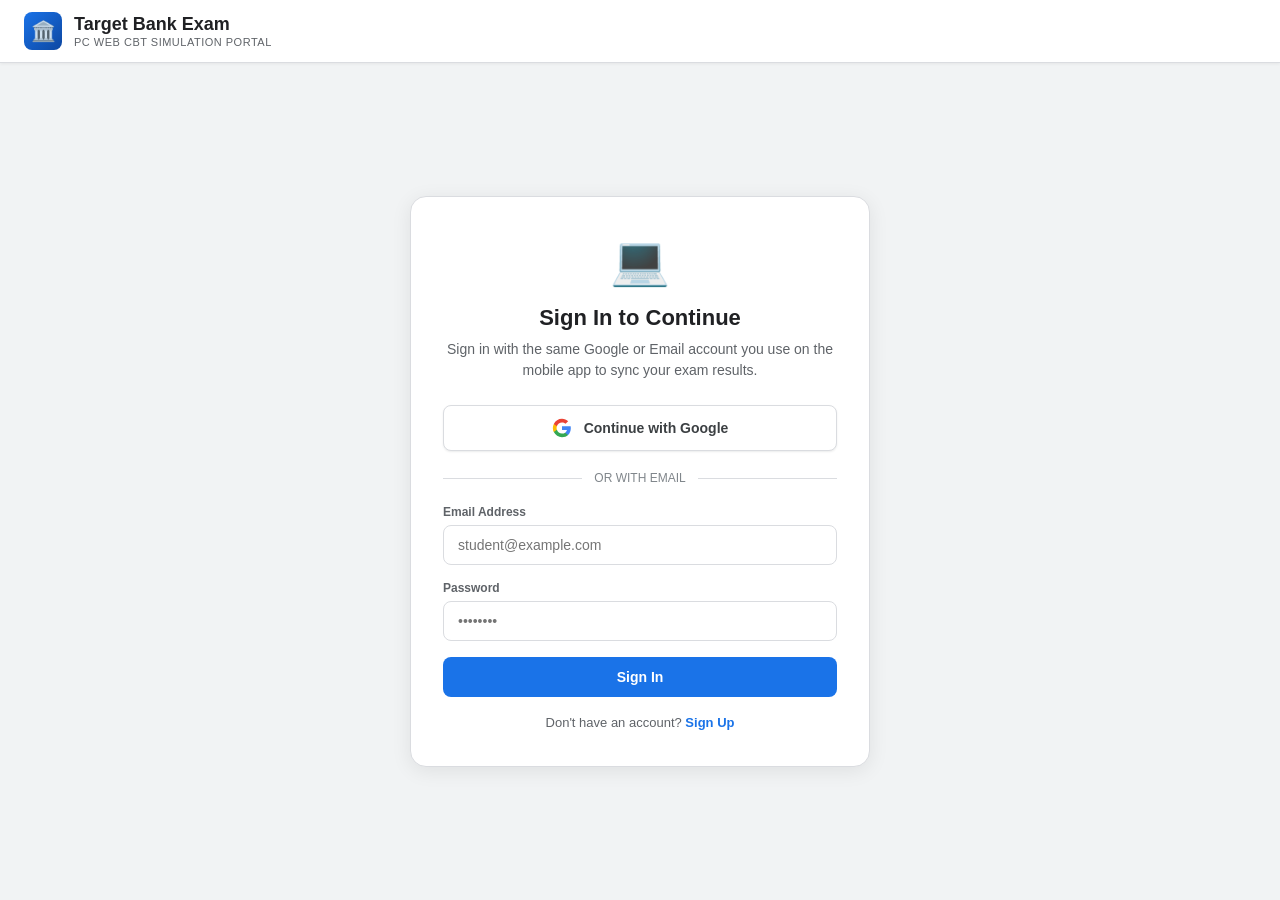
==== index.html @ 64247028 "Deploy Target Bank Exam PC Web CBT Portal" ====
<!DOCTYPE html>
<html lang="en">
<head>
  <meta charset="UTF-8">
  <meta name="viewport" content="width=device-width, initial-scale=1.0">
  <title>Target Bank Exam — PC Web CBT Portal</title>
  
  <!-- Favicon -->
  <link rel="icon" href="data:image/svg+xml,<svg xmlns=%22http://www.w3.org/2000/svg%22 viewBox=%220 0 100 100%22><text y=%22.9em%22 font-size=%2290%22>🏦</text></svg>">

  <!-- KaTeX CSS & JS for Math Equation Rendering -->
  <link rel="stylesheet" href="https://cdn.jsdelivr.net/npm/katex@0.16.9/dist/katex.min.css">
  <script defer src="https://cdn.jsdelivr.net/npm/katex@0.16.9/dist/katex.min.js"></script>
  <script defer src="https://cdn.jsdelivr.net/npm/katex@0.16.9/dist/contrib/auto-render.min.js"></script>

  <!-- Firebase Web SDK (v10 compat) -->
  <script src="https://www.gstatic.com/firebasejs/10.9.0/firebase-app-compat.js"></script>
  <script src="https://www.gstatic.com/firebasejs/10.9.0/firebase-auth-compat.js"></script>
  <script src="https://www.gstatic.com/firebasejs/10.9.0/firebase-firestore-compat.js"></script>

  <!-- Custom Stylesheet -->
  <link rel="stylesheet" href="style.css">
</head>
<body>

  <!-- Top App Header -->
  <header class="app-header" id="appHeader">
    <div class="brand">
      <div class="brand-icon">🏛️</div>
      <div>
        <h1 class="brand-title">Target Bank Exam</h1>
        <p class="brand-subtitle">PC WEB CBT SIMULATION PORTAL</p>
      </div>
    </div>
    <div id="userBadge" class="user-badge" style="display: none;">
      <img id="userAvatar" class="user-avatar" src="" alt="User" style="display: none;">
      <span id="userName">Student</span>
      <button class="signout-btn" id="signOutBtn" title="Sign Out">Logout</button>
    </div>
  </header>

  <!-- Main Container -->
  <main class="screen-container">

    <!-- SCREEN 1: Authentication -->
    <section id="authScreen" class="screen center-card-screen active">
      <div class="auth-card">
        <div class="card-icon">💻</div>
        <h2 class="card-title">Sign In to Continue</h2>
        <p class="card-desc">Sign in with the same Google or Email account you use on the mobile app to sync your exam results.</p>

        <!-- Status / Error Banner -->
        <div id="authAlert" class="status-alert"></div>

        <!-- Google One-Click Sign In -->
        <button id="googleSignInBtn" class="btn-google" type="button">
          <svg viewBox="0 0 24 24">
            <path fill="#4285F4" d="M22.56 12.25c0-.78-.07-1.53-.2-2.25H12v4.26h5.92c-.26 1.37-1.04 2.53-2.21 3.31v2.77h3.57c2.08-1.92 3.28-4.74 3.28-8.09z"/>
            <path fill="#34A853" d="M12 23c2.97 0 5.46-.98 7.28-2.66l-3.57-2.77c-.98.66-2.23 1.06-3.71 1.06-2.86 0-5.29-1.93-6.16-4.53H2.18v2.84C3.99 20.53 7.7 23 12 23z"/>
            <path fill="#FBBC05" d="M5.84 14.09c-.22-.66-.35-1.36-.35-2.09s.13-1.43.35-2.09V7.06H2.18C1.43 8.55 1 10.22 1 12s.43 3.45 1.18 4.94l2.85-2.22.81-.63z"/>
            <path fill="#EA4335" d="M12 5.38c1.62 0 3.06.56 4.21 1.64l3.15-3.15C17.45 2.09 14.97 1 12 1 7.7 1 3.99 3.47 2.18 7.06l3.66 2.84c.87-2.6 3.3-4.52 6.16-4.52z"/>
          </svg>
          Continue with Google
        </button>

        <div class="divider">
          <span>OR WITH EMAIL</span>
        </div>

        <!-- Email & Password Form -->
        <form id="emailAuthForm">
          <div class="form-group" id="nameGroup" style="display: none;">
            <label class="form-label" for="authName">Full Name</label>
            <input type="text" id="authName" class="form-input" placeholder="Your Name">
          </div>
          <div class="form-group">
            <label class="form-label" for="authEmail">Email Address</label>
            <input type="email" id="authEmail" class="form-input" placeholder="student@example.com" required>
          </div>
          <div class="form-group">
            <label class="form-label" for="authPassword">Password</label>
            <input type="password" id="authPassword" class="form-input" placeholder="••••••••" required>
          </div>
          <button type="submit" id="submitAuthBtn" class="btn-primary">Sign In</button>
        </form>

        <p class="auth-toggle">
          <span id="authTogglePrompt">Don't have an account?</span>
          <a id="toggleAuthMode">Sign Up</a>
        </p>
      </div>
    </section>

    <!-- SCREEN 2: 6-Digit Pairing Code Screen -->
    <section id="pairingScreen" class="screen center-card-screen">
      <div class="pairing-card">
        <div class="card-icon">📲 ➡️ 🖥️</div>
        <h2 class="card-title">Connect to PC</h2>
        <p class="card-desc">Enter the 6-digit code shown in your Target Bank Exam mobile app to begin the exam on this screen.</p>

        <!-- Status / Error Banner -->
        <div id="pairingAlert" class="status-alert"></div>

        <!-- 6-Box PIN Inputs -->
        <div class="code-input-container">
          <input type="text" maxlength="1" class="code-box" id="digit1" inputmode="numeric" autocomplete="off" autofocus>
          <input type="text" maxlength="1" class="code-box" id="digit2" inputmode="numeric" autocomplete="off">
          <input type="text" maxlength="1" class="code-box" id="digit3" inputmode="numeric" autocomplete="off">
          <div class="code-separator">-</div>
          <input type="text" maxlength="1" class="code-box" id="digit4" inputmode="numeric" autocomplete="off">
          <input type="text" maxlength="1" class="code-box" id="digit5" inputmode="numeric" autocomplete="off">
          <input type="text" maxlength="1" class="code-box" id="digit6" inputmode="numeric" autocomplete="off">
        </div>

        <button id="connectCodeBtn" class="btn-primary" disabled>Start Test on PC</button>

        <div class="instructions-box">
          <div class="instructions-title">Quick Steps:</div>
          <ol>
            <li>Open <strong>Target Bank Exam</strong> on your Android device.</li>
            <li>Navigate to any DPP Day or Practice Test.</li>
            <li>Tap <strong>"🖥️ Connect to PC"</strong>.</li>
            <li>Enter the 6-digit code above and click Start!</li>
          </ol>
        </div>
      </div>
    </section>

    <!-- SCREEN 3: Authentic TCS iON CBT Exam Screen -->
    <section id="cbtScreen" class="screen cbt-screen">
      
      <!-- Top Bar -->
      <div class="cbt-top-bar">
        <div class="cbt-exam-info">
          <div class="cbt-exam-name" id="cbtExamTitle">SBI Clerk Prelims 2026</div>
          <div class="cbt-lang-selector">
            <span>View in:</span>
            <select id="cbtLangSelect">
              <option value="en">English</option>
              <option value="hi">हिन्दी</option>
            </select>
          </div>
        </div>

        <div class="cbt-timer-container">
          <div class="cbt-timer-badge" id="cbtTimerBadge">
            <span>⏱️ Time Left:</span>
            <span id="cbtTimerDisplay">20:00</span>
          </div>
        </div>
      </div>

      <!-- Sections Bar -->
      <div class="cbt-sections-bar" id="cbtSectionsBar">
        <!-- Dynamically populated sections (e.g. Quants, Reasoning, English) -->
      </div>

      <!-- Main Workspace -->
      <div class="cbt-workspace">
        
        <!-- Left: Question & Options View -->
        <div class="cbt-question-area">
          <div class="cbt-question-header">
            <span class="cbt-q-number" id="cbtQuestionNumberLabel">Question No. 1</span>
            <span class="cbt-marks-badge">Marks: +1.00 &nbsp;|&nbsp; -0.25</span>
          </div>

          <div class="cbt-question-body" id="cbtQuestionBody">
            <div class="question-text" id="cbtQuestionText">Loading question...</div>
            <div id="cbtQuestionImages"></div>
            <div class="options-list" id="cbtOptionsList"></div>
          </div>
        </div>

        <!-- Right: TCS iON Palette Sidebar -->
        <div class="cbt-palette-sidebar">
          
          <!-- Candidate Box -->
          <div class="cbt-candidate-info">
            <div class="candidate-photo" id="cbtCandidatePhoto">👤</div>
            <div class="candidate-meta">
              <div class="candidate-name" id="cbtCandidateName">Candidate Name</div>
              <div class="candidate-id" id="cbtCandidateId">ID: Roll No / User</div>
            </div>
          </div>

          <!-- Legend -->
          <div class="cbt-legend-box">
            <div class="legend-item">
              <div class="legend-badge badge-answered" id="countAnswered">0</div>
              <span>Answered</span>
            </div>
            <div class="legend-item">
              <div class="legend-badge badge-not-answered" id="countNotAnswered">0</div>
              <span>Not Answered</span>
            </div>
            <div class="legend-item">
              <div class="legend-badge badge-not-visited" id="countNotVisited">0</div>
              <span>Not Visited</span>
            </div>
            <div class="legend-item">
              <div class="legend-badge badge-marked" id="countMarked">0</div>
              <span>Marked for Review</span>
            </div>
            <div class="legend-item" style="grid-column: span 2;">
              <div class="legend-badge badge-marked-answered" id="countMarkedAnswered">0</div>
              <span>Ans & Marked for Review</span>
            </div>
          </div>

          <!-- Palette Question Buttons -->
          <div class="cbt-palette-grid-container">
            <div class="palette-title">Question Palette:</div>
            <div class="cbt-palette-grid" id="cbtPaletteGrid"></div>
          </div>
        </div>
      </div>

      <!-- Bottom Actions Bar -->
      <footer class="cbt-bottom-bar">
        <div class="bottom-left-actions">
          <button class="cbt-btn btn-review" id="btnMarkReview">Mark for Review & Next</button>
          <button class="cbt-btn btn-secondary" id="btnClearResponse">Clear Response</button>
        </div>
        <div class="bottom-right-actions">
          <button class="cbt-btn btn-secondary" id="btnPrevious">Previous</button>
          <button class="cbt-btn btn-save-next" id="btnSaveNext">Save & Next</button>
          <button class="cbt-btn btn-submit" id="btnSubmitTest">Submit Test</button>
        </div>
      </footer>
    </section>

    <!-- SCREEN 4: Scorecard & Solutions Review -->
    <section id="resultsScreen" class="screen results-screen">
      
      <!-- Celebration Banner -->
      <div class="results-banner">
        <div>
          <h2>🎉 Test Submitted Successfully!</h2>
          <p>Your performance has been synchronized with your mobile app and updated on the leaderboard.</p>
        </div>
        <div class="sync-status-pill">
          <span>☁️ Synced to App</span>
        </div>
      </div>

      <!-- Stats Cards -->
      <div class="stats-grid">
        <div class="stat-card stat-score">
          <div class="stat-value" id="resScore">0.00</div>
          <div class="stat-label">Total Score</div>
        </div>
        <div class="stat-card stat-accuracy">
          <div class="stat-value" id="resAccuracy">0%</div>
          <div class="stat-label">Accuracy</div>
        </div>
        <div class="stat-card stat-time">
          <div class="stat-value" id="resTime">00:00</div>
          <div class="stat-label">Time Taken</div>
        </div>
        <div class="stat-card stat-correct">
          <div class="stat-value" id="resCorrect">0</div>
          <div class="stat-label">Correct</div>
        </div>
        <div class="stat-card stat-wrong">
          <div class="stat-value" id="resIncorrect">0</div>
          <div class="stat-label">Incorrect</div>
        </div>
      </div>

      <!-- Solutions Section -->
      <div class="solutions-section">
        <div class="solutions-header">
          <div class="solutions-title">Detailed Solutions & Explanations</div>
          <div class="solution-filters">
            <button class="filter-btn active" data-filter="all" id="filterAll">All (<span id="cntFilterAll">0</span>)</button>
            <button class="filter-btn" data-filter="correct" id="filterCorrect">Correct (<span id="cntFilterCorrect">0</span>)</button>
            <button class="filter-btn" data-filter="incorrect" id="filterIncorrect">Incorrect (<span id="cntFilterIncorrect">0</span>)</button>
            <button class="filter-btn" data-filter="unattempted" id="filterUnattempted">Skipped (<span id="cntFilterUnattempted">0</span>)</button>
          </div>
        </div>

        <div class="solutions-list" id="solutionsList">
          <!-- Dynamically populated solution items -->
        </div>

        <div style="margin-top: 32px; text-align: center;">
          <button class="btn-primary" id="btnBackToHome" style="width: auto; padding: 12px 32px;">Back to Home</button>
        </div>
      </div>
    </section>

  </main>

  <!-- Submit Confirmation Modal -->
  <div class="modal-overlay" id="submitModal">
    <div class="modal-dialog">
      <div class="modal-header">Submit Test Confirmation</div>
      <p style="font-size: 14px; color: var(--text-secondary); margin-bottom: 12px;">
        Here is the summary of your test attempt:
      </p>
      <table class="summary-table">
        <tr>
          <th>Status</th>
          <th>Count</th>
        </tr>
        <tr>
          <td>Answered</td>
          <td id="modalAnswered" style="font-weight: bold; color: var(--cbt-answered);">0</td>
        </tr>
        <tr>
          <td>Not Answered</td>
          <td id="modalNotAnswered" style="font-weight: bold; color: var(--cbt-not-answered);">0</td>
        </tr>
        <tr>
          <td>Marked for Review</td>
          <td id="modalMarked" style="font-weight: bold; color: var(--cbt-marked);">0</td>
        </tr>
        <tr>
          <td>Not Visited</td>
          <td id="modalNotVisited" style="font-weight: bold; color: var(--cbt-not-visited);">0</td>
        </tr>
      </table>
      <p style="font-size: 13px; color: #d32f2f; font-weight: 500;">
        Are you sure you want to finalize and submit this test? You will not be able to change your answers after submission.
      </p>
      <div class="modal-actions">
        <button class="cbt-btn btn-secondary" id="btnCancelSubmit">Continue Test</button>
        <button class="cbt-btn btn-submit" id="btnConfirmSubmit">Yes, Submit Now</button>
      </div>
    </div>
  </div>

  <!-- Image Lightbox Modal -->
  <div class="lightbox-modal" id="lightboxModal">
    <img src="" alt="Full Diagram" id="lightboxImg" class="lightbox-img">
  </div>

  <!-- Application Logic -->
  <script src="app.js"></script>
</body>
</html>
---- style.css ----
/* Target Bank Exam - PC Web CBT Portal Stylesheet */
:root {
  --primary: #1a73e8;
  --primary-dark: #1557b0;
  --primary-light: #e8f0fe;
  --secondary: #5f6368;
  --bg-color: #f1f3f4;
  --surface: #ffffff;
  --border: #dadce0;
  --text-primary: #202124;
  --text-secondary: #5f6368;
  --text-muted: #80868b;
  
  /* TCS iON Standard Status Colors */
  --cbt-answered: #2e7d32;
  --cbt-not-answered: #d32f2f;
  --cbt-marked: #7b1fa2;
  --cbt-marked-answered: #6a1b9a;
  --cbt-not-visited: #9e9e9e;
  
  --font-family: -apple-system, BlinkMacSystemFont, "Segoe UI", Roboto, Helvetica, Arial, sans-serif;
  --font-mono: "SF Mono", Consolas, "Liberation Mono", Menlo, monospace;
}

* {
  box-sizing: border-box;
  margin: 0;
  padding: 0;
}

body {
  font-family: var(--font-family);
  background-color: var(--bg-color);
  color: var(--text-primary);
  min-height: 100vh;
  display: flex;
  flex-direction: column;
  overflow-x: hidden;
}

/* Header */
.app-header {
  background: var(--surface);
  border-bottom: 1px solid var(--border);
  padding: 12px 24px;
  display: flex;
  align-items: center;
  justify-content: space-between;
  box-shadow: 0 1px 3px rgba(0,0,0,0.06);
  z-index: 10;
}

.brand {
  display: flex;
  align-items: center;
  gap: 12px;
}

.brand-icon {
  width: 38px;
  height: 38px;
  border-radius: 8px;
  background: linear-gradient(135deg, #1a73e8, #0d47a1);
  display: flex;
  align-items: center;
  justify-content: center;
  color: white;
  font-weight: 800;
  font-size: 20px;
}

.brand-title {
  font-size: 18px;
  font-weight: 700;
  color: var(--text-primary);
  line-height: 1.2;
}

.brand-subtitle {
  font-size: 11px;
  color: var(--text-secondary);
  font-weight: 500;
  letter-spacing: 0.5px;
}

.user-badge {
  display: flex;
  align-items: center;
  gap: 10px;
  background: var(--primary-light);
  padding: 6px 14px;
  border-radius: 20px;
  font-size: 13px;
  font-weight: 600;
  color: var(--primary-dark);
}

.user-avatar {
  width: 28px;
  height: 28px;
  border-radius: 50%;
  object-fit: cover;
  background: #cbd5e1;
}

.signout-btn {
  background: none;
  border: none;
  color: #c5221f;
  font-size: 12px;
  cursor: pointer;
  font-weight: 600;
  margin-left: 8px;
  padding: 2px 6px;
  border-radius: 4px;
}
.signout-btn:hover {
  background: rgba(197, 34, 31, 0.1);
}

/* Screens Container */
.screen-container {
  flex: 1;
  display: flex;
  flex-direction: column;
}

.screen {
  display: none;
  flex: 1;
}

.screen.active {
  display: flex;
}

/* Auth & Pairing Screens */
.center-card-screen {
  justify-content: center;
  align-items: center;
  padding: 24px;
}

.auth-card, .pairing-card {
  background: var(--surface);
  border: 1px solid var(--border);
  border-radius: 16px;
  box-shadow: 0 4px 20px rgba(0,0,0,0.08);
  width: 100%;
  max-width: 460px;
  padding: 36px 32px;
  text-align: center;
  animation: fadeIn 0.3s ease;
}

@keyframes fadeIn {
  from { opacity: 0; transform: translateY(8px); }
  to { opacity: 1; transform: translateY(0); }
}

.card-icon {
  font-size: 48px;
  margin-bottom: 16px;
}

.card-title {
  font-size: 22px;
  font-weight: 700;
  color: var(--text-primary);
  margin-bottom: 8px;
}

.card-desc {
  font-size: 14px;
  color: var(--text-secondary);
  margin-bottom: 24px;
  line-height: 1.5;
}

/* Google Sign In Button */
.btn-google {
  display: flex;
  align-items: center;
  justify-content: center;
  gap: 12px;
  width: 100%;
  padding: 12px 16px;
  border-radius: 8px;
  border: 1px solid #dadce0;
  background: #ffffff;
  color: #3c4043;
  font-size: 14px;
  font-weight: 600;
  cursor: pointer;
  transition: all 0.2s;
  box-shadow: 0 1px 2px rgba(60,64,67,0.1);
}

.btn-google:hover {
  background: #f8f9fa;
  border-color: #c6c9cc;
  box-shadow: 0 1px 3px rgba(60,64,67,0.2);
}

.btn-google svg {
  width: 20px;
  height: 20px;
}

.divider {
  display: flex;
  align-items: center;
  margin: 20px 0;
  color: var(--text-muted);
  font-size: 12px;
  font-weight: 500;
}
.divider::before, .divider::after {
  content: "";
  flex: 1;
  border-bottom: 1px solid var(--border);
}
.divider span {
  padding: 0 12px;
}

/* Form Controls */
.form-group {
  margin-bottom: 16px;
  text-align: left;
}

.form-label {
  display: block;
  font-size: 12px;
  font-weight: 600;
  color: var(--text-secondary);
  margin-bottom: 6px;
}

.form-input {
  width: 100%;
  padding: 11px 14px;
  border: 1px solid var(--border);
  border-radius: 8px;
  font-size: 14px;
  outline: none;
  transition: border-color 0.2s;
}

.form-input:focus {
  border-color: var(--primary);
  box-shadow: 0 0 0 3px rgba(26, 115, 232, 0.15);
}

.btn-primary {
  width: 100%;
  background: var(--primary);
  color: white;
  border: none;
  padding: 12px 18px;
  border-radius: 8px;
  font-size: 14px;
  font-weight: 600;
  cursor: pointer;
  transition: background-color 0.2s;
}

.btn-primary:hover {
  background: var(--primary-dark);
}

.btn-primary:disabled {
  background: #a8c7fa;
  cursor: not-allowed;
}

.auth-toggle {
  margin-top: 18px;
  font-size: 13px;
  color: var(--text-secondary);
}

.auth-toggle a {
  color: var(--primary);
  text-decoration: none;
  font-weight: 600;
  cursor: pointer;
}
.auth-toggle a:hover {
  text-decoration: underline;
}

/* 6-Digit Code Input */
.code-input-container {
  display: flex;
  justify-content: center;
  gap: 8px;
  margin: 24px 0;
}

.code-box {
  width: 48px;
  height: 56px;
  border: 2px solid var(--border);
  border-radius: 10px;
  text-align: center;
  font-size: 26px;
  font-weight: 700;
  color: var(--primary);
  outline: none;
  transition: all 0.2s;
  background: #f8f9fa;
}

.code-box:focus {
  border-color: var(--primary);
  background: #ffffff;
  box-shadow: 0 0 0 3px rgba(26, 115, 232, 0.15);
}

.code-separator {
  display: flex;
  align-items: center;
  font-size: 24px;
  font-weight: bold;
  color: var(--text-muted);
}

.status-alert {
  padding: 10px 14px;
  border-radius: 8px;
  font-size: 13px;
  font-weight: 500;
  margin-bottom: 16px;
  display: none;
}
.status-alert.error {
  display: block;
  background: #fce8e6;
  color: #c5221f;
  border: 1px solid #f5c2c7;
}
.status-alert.info {
  display: block;
  background: var(--primary-light);
  color: var(--primary-dark);
  border: 1px solid #c2e7ff;
}

.instructions-box {
  margin-top: 24px;
  background: #f8f9fa;
  border-radius: 8px;
  padding: 14px;
  text-align: left;
}

.instructions-title {
  font-size: 12px;
  font-weight: 700;
  text-transform: uppercase;
  color: var(--text-secondary);
  margin-bottom: 8px;
}

.instructions-box ol {
  padding-left: 20px;
  font-size: 12px;
  color: var(--text-secondary);
  line-height: 1.6;
}

/* ========================================= */
/* CBT EXAM SCREEN (Authentic TCS iON Layout) */
/* ========================================= */
.cbt-screen {
  flex-direction: column;
  height: 100vh;
  overflow: hidden;
  background: #eef2f5;
}

/* CBT Top Bar */
.cbt-top-bar {
  background: #1a237e; /* TCS iON Dark Navy */
  color: white;
  padding: 8px 16px;
  display: flex;
  align-items: center;
  justify-content: space-between;
  box-shadow: 0 2px 4px rgba(0,0,0,0.15);
  height: 52px;
}

.cbt-exam-info {
  display: flex;
  align-items: center;
  gap: 12px;
}

.cbt-exam-name {
  font-size: 16px;
  font-weight: 700;
  letter-spacing: 0.3px;
}

.cbt-lang-selector {
  display: flex;
  align-items: center;
  gap: 6px;
  background: rgba(255, 255, 255, 0.15);
  border-radius: 6px;
  padding: 4px 8px;
  font-size: 12px;
}

.cbt-lang-selector select {
  background: transparent;
  color: white;
  border: none;
  outline: none;
  font-size: 12px;
  font-weight: 600;
  cursor: pointer;
}
.cbt-lang-selector select option {
  color: var(--text-primary);
  background: white;
}

.cbt-timer-container {
  display: flex;
  align-items: center;
  gap: 16px;
}

.cbt-timer-badge {
  background: #ffffff;
  color: #1a237e;
  padding: 6px 14px;
  border-radius: 6px;
  font-weight: 700;
  font-size: 16px;
  font-family: var(--font-mono);
  box-shadow: 0 1px 3px rgba(0,0,0,0.1);
  display: flex;
  align-items: center;
  gap: 8px;
}
.cbt-timer-badge.warning {
  background: #fff3e0;
  color: #e65100;
}
.cbt-timer-badge.danger {
  background: #ffebee;
  color: #c62828;
  animation: pulse 1s infinite alternate;
}

@keyframes pulse {
  from { opacity: 0.9; }
  to { opacity: 1; transform: scale(1.02); }
}

/* CBT Sections Bar */
.cbt-sections-bar {
  background: #ffffff;
  border-bottom: 2px solid #e0e0e0;
  padding: 0 16px;
  display: flex;
  align-items: center;
  gap: 4px;
  height: 40px;
}

.cbt-section-tab {
  padding: 10px 18px;
  font-size: 13px;
  font-weight: 600;
  color: #616161;
  cursor: pointer;
  border-bottom: 3px solid transparent;
  transition: all 0.2s;
  user-select: none;
}

.cbt-section-tab.active {
  color: #1a73e8;
  border-bottom-color: #1a73e8;
  background: #f1f7ff;
}

/* CBT Main Workspace Split */
.cbt-workspace {
  flex: 1;
  display: flex;
  overflow: hidden;
}

/* Left: Question Area */
.cbt-question-area {
  flex: 1;
  display: flex;
  flex-direction: column;
  background: #ffffff;
  overflow-y: auto;
  border-right: 1px solid var(--border);
}

.cbt-question-header {
  padding: 12px 24px;
  background: #fafafa;
  border-bottom: 1px solid #eeeeee;
  display: flex;
  align-items: center;
  justify-content: space-between;
}

.cbt-q-number {
  font-size: 16px;
  font-weight: 700;
  color: #212121;
}

.cbt-marks-badge {
  font-size: 12px;
  font-weight: 600;
  background: #e8f5e9;
  color: #2e7d32;
  padding: 4px 8px;
  border-radius: 4px;
  border: 1px solid #c8e6c9;
}

.cbt-question-body {
  padding: 24px;
  flex: 1;
  font-size: 16px;
  line-height: 1.6;
  color: #212121;
}

.question-text {
  margin-bottom: 20px;
  font-size: 16px;
  line-height: 1.6;
}

.question-image-wrapper {
  margin: 16px 0;
  max-width: 100%;
}

.question-image-wrapper img {
  max-width: 100%;
  max-height: 380px;
  border-radius: 8px;
  border: 1px solid var(--border);
  cursor: zoom-in;
  transition: transform 0.2s;
}

.question-image-wrapper img:hover {
  box-shadow: 0 4px 12px rgba(0,0,0,0.15);
}

/* Options */
.options-list {
  display: flex;
  flex-direction: column;
  gap: 12px;
  margin-top: 20px;
}

.option-item {
  display: flex;
  align-items: flex-start;
  gap: 14px;
  padding: 14px 16px;
  border: 1.5px solid #e0e0e0;
  border-radius: 10px;
  background: #fafafa;
  cursor: pointer;
  transition: all 0.2s;
  user-select: none;
}

.option-item:hover {
  background: #f5f9ff;
  border-color: #90caf9;
}

.option-item.selected {
  background: #e8f0fe;
  border-color: #1a73e8;
  box-shadow: 0 1px 4px rgba(26, 115, 232, 0.2);
}

.option-radio {
  width: 20px;
  height: 20px;
  border-radius: 50%;
  border: 2px solid #9e9e9e;
  margin-top: 2px;
  display: flex;
  align-items: center;
  justify-content: center;
  flex-shrink: 0;
  transition: all 0.2s;
}

.option-item.selected .option-radio {
  border-color: #1a73e8;
}

.option-radio-dot {
  width: 10px;
  height: 10px;
  border-radius: 50%;
  background: #1a73e8;
  display: none;
}

.option-item.selected .option-radio-dot {
  display: block;
}

.option-label {
  font-weight: 700;
  color: #616161;
  font-size: 15px;
  margin-right: 4px;
}

.option-item.selected .option-label {
  color: #1a73e8;
}

.option-content {
  flex: 1;
  font-size: 15px;
  color: #212121;
}

/* Right: Palette Sidebar */
.cbt-palette-sidebar {
  width: 330px;
  background: #fafafa;
  display: flex;
  flex-direction: column;
  border-left: 1px solid var(--border);
  overflow-y: auto;
}

.cbt-candidate-info {
  padding: 12px 16px;
  display: flex;
  align-items: center;
  gap: 12px;
  background: #ffffff;
  border-bottom: 1px solid var(--border);
}

.candidate-photo {
  width: 44px;
  height: 44px;
  border-radius: 6px;
  background: #e0e0e0;
  display: flex;
  align-items: center;
  justify-content: center;
  font-weight: bold;
  font-size: 18px;
  color: #757575;
}

.candidate-meta {
  font-size: 13px;
  line-height: 1.3;
}
.candidate-name {
  font-weight: 700;
  color: #212121;
}
.candidate-id {
  font-size: 11px;
  color: #757575;
}

/* Palette Legend */
.cbt-legend-box {
  padding: 12px 14px;
  background: #ffffff;
  border-bottom: 1px solid var(--border);
  display: grid;
  grid-template-columns: 1fr 1fr;
  gap: 8px;
  font-size: 11px;
  font-weight: 600;
  color: #424242;
}

.legend-item {
  display: flex;
  align-items: center;
  gap: 8px;
}

.legend-badge {
  width: 24px;
  height: 24px;
  border-radius: 4px;
  display: flex;
  align-items: center;
  justify-content: center;
  color: white;
  font-size: 11px;
  font-weight: 700;
  flex-shrink: 0;
}

.badge-answered { background-color: var(--cbt-answered); }
.badge-not-answered { background-color: var(--cbt-not-answered); }
.badge-not-visited { background-color: var(--cbt-not-visited); }
.badge-marked { background-color: var(--cbt-marked); }
.badge-marked-answered { 
  background-color: var(--cbt-marked-answered); 
  position: relative;
}
.badge-marked-answered::after {
  content: "";
  position: absolute;
  bottom: 2px;
  right: 2px;
  width: 6px;
  height: 6px;
  background: #4caf50;
  border-radius: 50%;
}

/* Palette Grid */
.cbt-palette-grid-container {
  padding: 14px;
  flex: 1;
}

.palette-title {
  font-size: 12px;
  font-weight: 700;
  text-transform: uppercase;
  color: #757575;
  margin-bottom: 12px;
}

.cbt-palette-grid {
  display: grid;
  grid-template-columns: repeat(5, 1fr);
  gap: 8px;
}

.palette-btn {
  height: 38px;
  border: none;
  border-radius: 6px;
  font-size: 14px;
  font-weight: 700;
  color: white;
  cursor: pointer;
  transition: transform 0.1s, opacity 0.2s;
  display: flex;
  align-items: center;
  justify-content: center;
  position: relative;
}

.palette-btn:hover {
  transform: scale(1.05);
}

.palette-btn.current {
  outline: 3px solid #1a73e8;
  outline-offset: 1px;
}

.palette-btn.status-answered { background-color: var(--cbt-answered); }
.palette-btn.status-not-answered { background-color: var(--cbt-not-answered); }
.palette-btn.status-not-visited { background-color: var(--cbt-not-visited); }
.palette-btn.status-marked { background-color: var(--cbt-marked); }
.palette-btn.status-marked-answered { 
  background-color: var(--cbt-marked-answered); 
}
.palette-btn.status-marked-answered::after {
  content: "";
  position: absolute;
  bottom: 4px;
  right: 4px;
  width: 7px;
  height: 7px;
  background: #4caf50;
  border-radius: 50%;
}

/* CBT Bottom Action Bar */
.cbt-bottom-bar {
  background: #ffffff;
  border-top: 1px solid var(--border);
  padding: 10px 24px;
  display: flex;
  align-items: center;
  justify-content: space-between;
  box-shadow: 0 -2px 6px rgba(0,0,0,0.04);
  height: 58px;
}

.bottom-left-actions, .bottom-right-actions {
  display: flex;
  align-items: center;
  gap: 12px;
}

.cbt-btn {
  padding: 9px 18px;
  border-radius: 6px;
  font-size: 13px;
  font-weight: 600;
  cursor: pointer;
  transition: all 0.2s;
  border: 1px solid transparent;
}

.btn-secondary {
  background: #ffffff;
  border-color: #bdbdbd;
  color: #424242;
}
.btn-secondary:hover {
  background: #f5f5f5;
  border-color: #9e9e9e;
}

.btn-review {
  background: #f3e5f5;
  border-color: #ce93d8;
  color: #7b1fa2;
}
.btn-review:hover {
  background: #e1bee7;
}

.btn-save-next {
  background: #1a73e8;
  color: white;
}
.btn-save-next:hover {
  background: #1557b0;
}

.btn-submit {
  background: #2e7d32;
  color: white;
  padding: 9px 24px;
}
.btn-submit:hover {
  background: #1b5e20;
}

/* ========================================= */
/* MODALS                                    */
/* ========================================= */
.modal-overlay {
  position: fixed;
  top: 0;
  left: 0;
  right: 0;
  bottom: 0;
  background: rgba(0,0,0,0.6);
  display: none;
  align-items: center;
  justify-content: center;
  z-index: 1000;
  backdrop-filter: blur(2px);
}

.modal-overlay.active {
  display: flex;
}

.modal-dialog {
  background: white;
  border-radius: 12px;
  width: 90%;
  max-width: 520px;
  padding: 24px;
  box-shadow: 0 10px 30px rgba(0,0,0,0.25);
  animation: zoomIn 0.2s ease;
}

@keyframes zoomIn {
  from { opacity: 0; transform: scale(0.95); }
  to { opacity: 1; transform: scale(1); }
}

.modal-header {
  font-size: 18px;
  font-weight: 700;
  margin-bottom: 12px;
  color: #212121;
}

.summary-table {
  width: 100%;
  border-collapse: collapse;
  margin: 16px 0;
  font-size: 13px;
}

.summary-table th, .summary-table td {
  padding: 8px 12px;
  border: 1px solid #e0e0e0;
  text-align: left;
}

.summary-table th {
  background: #f5f5f5;
  font-weight: 600;
}

.modal-actions {
  display: flex;
  justify-content: flex-end;
  gap: 12px;
  margin-top: 20px;
}

/* Lightbox Modal */
.lightbox-modal {
  position: fixed;
  top: 0; left: 0; right: 0; bottom: 0;
  background: rgba(0,0,0,0.85);
  display: none;
  align-items: center;
  justify-content: center;
  z-index: 2000;
  cursor: zoom-out;
}
.lightbox-modal.active {
  display: flex;
}
.lightbox-img {
  max-width: 90%;
  max-height: 90%;
  border-radius: 8px;
  box-shadow: 0 5px 25px rgba(0,0,0,0.5);
}

/* ========================================= */
/* RESULTS & SOLUTIONS SCREEN               */
/* ========================================= */
.results-screen {
  flex-direction: column;
  padding: 32px 24px;
  max-width: 1100px;
  margin: 0 auto;
  width: 100%;
  overflow-y: auto;
}

.results-banner {
  background: linear-gradient(135deg, #1b5e20, #2e7d32);
  color: white;
  border-radius: 12px;
  padding: 24px;
  margin-bottom: 24px;
  box-shadow: 0 4px 12px rgba(46, 125, 50, 0.2);
  display: flex;
  align-items: center;
  justify-content: space-between;
}

.results-banner h2 {
  font-size: 22px;
  font-weight: 700;
  margin-bottom: 6px;
}

.results-banner p {
  font-size: 14px;
  opacity: 0.9;
}

.sync-status-pill {
  background: rgba(255, 255, 255, 0.2);
  padding: 8px 16px;
  border-radius: 20px;
  font-size: 13px;
  font-weight: 600;
  display: flex;
  align-items: center;
  gap: 8px;
}

.stats-grid {
  display: grid;
  grid-template-columns: repeat(auto-fit, minmax(180px, 1fr));
  gap: 16px;
  margin-bottom: 32px;
}

.stat-card {
  background: white;
  border: 1px solid var(--border);
  border-radius: 10px;
  padding: 16px;
  text-align: center;
  box-shadow: 0 2px 6px rgba(0,0,0,0.04);
}

.stat-value {
  font-size: 26px;
  font-weight: 800;
  margin-bottom: 4px;
}

.stat-label {
  font-size: 12px;
  color: var(--text-secondary);
  font-weight: 600;
  text-transform: uppercase;
  letter-spacing: 0.5px;
}

.stat-score .stat-value { color: var(--primary); }
.stat-correct .stat-value { color: #2e7d32; }
.stat-wrong .stat-value { color: #c62828; }
.stat-accuracy .stat-value { color: #f57c00; }
.stat-time .stat-value { color: #512da8; }

/* Filter Tabs for Solutions */
.solutions-section {
  background: white;
  border: 1px solid var(--border);
  border-radius: 12px;
  padding: 24px;
}

.solutions-header {
  display: flex;
  align-items: center;
  justify-content: space-between;
  margin-bottom: 20px;
  border-bottom: 1px solid #eeeeee;
  padding-bottom: 14px;
}

.solutions-title {
  font-size: 18px;
  font-weight: 700;
}

.solution-filters {
  display: flex;
  gap: 8px;
}

.filter-btn {
  padding: 6px 14px;
  border-radius: 20px;
  border: 1px solid var(--border);
  background: white;
  font-size: 12px;
  font-weight: 600;
  color: var(--text-secondary);
  cursor: pointer;
  transition: all 0.2s;
}

.filter-btn.active {
  background: var(--primary);
  color: white;
  border-color: var(--primary);
}

.solutions-list {
  display: flex;
  flex-direction: column;
  gap: 20px;
}

.solution-item {
  border: 1px solid #e0e0e0;
  border-radius: 10px;
  padding: 20px;
  background: #fafafa;
}

.sol-item-header {
  display: flex;
  align-items: center;
  justify-content: space-between;
  margin-bottom: 12px;
}

.sol-status-chip {
  padding: 4px 10px;
  border-radius: 4px;
  font-size: 11px;
  font-weight: 700;
  text-transform: uppercase;
}

.sol-chip-correct { background: #e8f5e9; color: #2e7d32; border: 1px solid #a5d6a7; }
.sol-chip-incorrect { background: #ffebee; color: #c62828; border: 1px solid #ef9a9a; }
.sol-chip-unattempted { background: #eeeeee; color: #757575; border: 1px solid #e0e0e0; }

.sol-explanation-box {
  margin-top: 16px;
  padding: 16px;
  background: #f1f8e9;
  border-radius: 8px;
  border-left: 4px solid #4caf50;
  font-size: 14px;
  line-height: 1.6;
}

.sol-explanation-title {
  font-weight: 700;
  color: #2e7d32;
  margin-bottom: 8px;
  font-size: 13px;
  text-transform: uppercase;
}

/* Responsive */
@media (max-width: 900px) {
  .cbt-palette-sidebar {
    width: 240px;
  }
  .cbt-palette-grid {
    grid-template-columns: repeat(4, 1fr);
  }
}
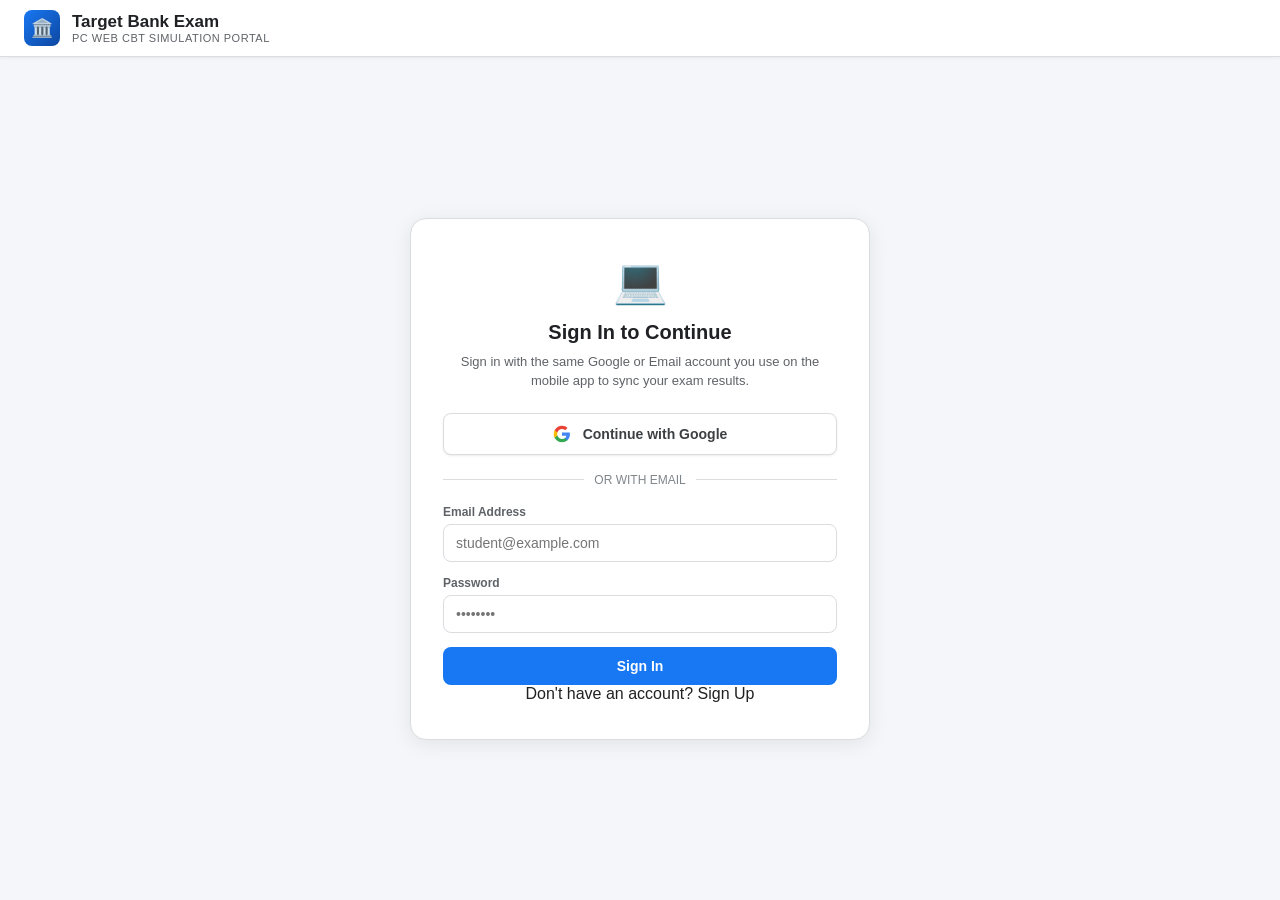
==== commit 50e516f6: "Update PC CBT interface matching Guidely/TCS iON specs: Instructions 1&2, Quant->Reasoning->English " ====
--- a/index.html
+++ b/index.html
@@ -3,10 +3,10 @@
 <head>
   <meta charset="UTF-8">
   <meta name="viewport" content="width=device-width, initial-scale=1.0">
-  <title>Target Bank Exam — PC Web CBT Portal</title>
+  <title>Target Bank Exam — PC Web Examination Portal</title>
   
   <!-- Favicon -->
-  <link rel="icon" href="data:image/svg+xml,<svg xmlns=%22http://www.w3.org/2000/svg%22 viewBox=%220 0 100 100%22><text y=%22.9em%22 font-size=%2290%22>🏦</text></svg>">
+  <link rel="icon" href="data:image/svg+xml,<svg xmlns=%22http://www.w3.org/2000/svg%22 viewBox=%220 0 100 100%22><text y=%22.9em%22 font-size=%2290%22>🏛️</text></svg>">
 
   <!-- KaTeX CSS & JS for Math Equation Rendering -->
   <link rel="stylesheet" href="https://cdn.jsdelivr.net/npm/katex@0.16.9/dist/katex.min.css">
@@ -23,7 +23,7 @@
 </head>
 <body>
 
-  <!-- Top App Header -->
+  <!-- Top App Header (Shown on Auth & Pairing screens) -->
   <header class="app-header" id="appHeader">
     <div class="brand">
       <div class="brand-icon">🏛️</div>
@@ -96,7 +96,7 @@
       <div class="pairing-card">
         <div class="card-icon">📲 ➡️ 🖥️</div>
         <h2 class="card-title">Connect to PC</h2>
-        <p class="card-desc">Enter the 6-digit code shown in your Target Bank Exam mobile app to begin the exam on this screen.</p>
+        <p class="card-desc">Enter the 6-digit code shown in your Target Bank Exam mobile app to begin on this screen.</p>
 
         <!-- Status / Error Banner -->
         <div id="pairingAlert" class="status-alert"></div>
@@ -112,221 +112,433 @@
           <input type="text" maxlength="1" class="code-box" id="digit6" inputmode="numeric" autocomplete="off">
         </div>
 
-        <button id="connectCodeBtn" class="btn-primary" disabled>Start Test on PC</button>
-
-        <div class="instructions-box">
-          <div class="instructions-title">Quick Steps:</div>
-          <ol>
-            <li>Open <strong>Target Bank Exam</strong> on your Android device.</li>
-            <li>Navigate to any DPP Day or Practice Test.</li>
-            <li>Tap <strong>"🖥️ Connect to PC"</strong>.</li>
-            <li>Enter the 6-digit code above and click Start!</li>
+        <button id="connectCodeBtn" class="btn-primary" disabled>Start on PC</button>
+
+        <div style="margin-top: 20px; font-size: 12px; color: #5f6368; text-align: left; background: #f8f9fa; padding: 12px; border-radius: 8px;">
+          <strong>Quick Steps:</strong>
+          <ol style="margin-top: 6px; padding-left: 18px; line-height: 1.6;">
+            <li>Open Target Bank Exam on your phone.</li>
+            <li>Go to DPP Calendar & tap <strong>"PC"</strong>.</li>
+            <li>Enter the 6-digit code above!</li>
           </ol>
         </div>
       </div>
     </section>
 
-    <!-- SCREEN 3: Authentic TCS iON CBT Exam Screen -->
+    <!-- SCREEN 3: Instructions Page 1 (Matching Photo 1) -->
+    <section id="instructionsScreen1" class="screen instructions-screen">
+      <div class="inst-top-bar" id="instTitle1">SBI Clerk 2026 Prelims Daily Practice Paper</div>
+      <div class="inst-content">
+        <div class="inst-heading">Instructions</div>
+        <div class="inst-point">1. Total duration of examination is <span id="instTotalDuration">60</span> minutes.</div>
+        <div class="inst-point">2. The clock will be set at the server. The countdown timer in the top right corner of screen will display the remaining time available for you to complete the examination. When the timer reaches zero, the examination will end by itself. You will not be required to end or submit your examination.</div>
+        <div class="inst-point">3. Examination contains following sections:</div>
+
+        <table class="inst-table">
+          <thead>
+            <tr>
+              <th>SL. No.</th>
+              <th>Name of the Section</th>
+              <th>No. of Question</th>
+              <th>Marks</th>
+              <th>Duration (Min)</th>
+            </tr>
+          </thead>
+          <tbody id="instSectionsTableBody">
+            <tr>
+              <td>1</td>
+              <td>Numerical Ability</td>
+              <td>35</td>
+              <td>35</td>
+              <td>20</td>
+            </tr>
+            <tr>
+              <td>2</td>
+              <td>Reasoning Ability</td>
+              <td>35</td>
+              <td>35</td>
+              <td>20</td>
+            </tr>
+            <tr>
+              <td>3</td>
+              <td>English Language</td>
+              <td>30</td>
+              <td>30</td>
+              <td>20</td>
+            </tr>
+          </tbody>
+        </table>
+
+        <div class="inst-point">4. Examination contains Total <span id="instTotalQuestions">100</span> questions. Each correct answer you will be given <strong>+ve marks (+1.00)</strong> and for each wrong answer you may get <strong>-ve marks (-0.25)</strong>, based on Examination scheme.</div>
+      </div>
+      <div class="inst-bottom-bar">
+        <button class="inst-btn" id="btnInstNext">Next &gt;</button>
+      </div>
+    </section>
+
+    <!-- SCREEN 4: Instructions Page 2 (Matching Photo 2) -->
+    <section id="instructionsScreen2" class="screen instructions-screen">
+      <div class="inst-top-bar" id="instTitle2">SBI Clerk 2026 Prelims Daily Practice Paper</div>
+      <div class="inst-content">
+        <div class="inst-point">7. The Question Palette displayed on the right side of screen will show the status of each question using one of the following symbols:</div>
+
+        <div class="symbol-guide-grid">
+          <div class="symbol-guide-item">
+            <div class="sym-badge sym-not-visited">1</div>
+            <div>You have not visited the question yet.</div>
+          </div>
+          <div class="symbol-guide-item">
+            <div class="sym-badge sym-marked">1</div>
+            <div>You have NOT answered the question, but have marked the question for review.</div>
+          </div>
+          <div class="symbol-guide-item">
+            <div class="sym-badge sym-not-answered">1</div>
+            <div>You have not answered the question.</div>
+          </div>
+          <div class="symbol-guide-item">
+            <div class="sym-badge sym-marked-answered">1</div>
+            <div>The question(s) "Answered and Marked for Review" will be considered for evaluation.</div>
+          </div>
+          <div class="symbol-guide-item">
+            <div class="sym-badge sym-answered">1</div>
+            <div>You have answered the question.</div>
+          </div>
+        </div>
+
+        <div class="inst-point">8. Procedure for answering a multiple choice type question:</div>
+        <div style="padding-left: 20px; font-size: 13.5px; line-height: 1.7; color: #374151;">
+          <p>a. To select your answer, click on the button of one of the options.</p>
+          <p>b. To deselect your chosen answer, click on the button of the chosen option again or click on the <strong>Clear Response</strong> button.</p>
+          <p>c. To change your chosen answer, click on the button of another option.</p>
+          <p>d. To save your answer, you MUST click on the <strong>Save & Next</strong> button.</p>
+          <p>e. To mark the question for review, click on the <strong>Mark for Review & Next</strong> button. <em>If an answer is selected for a question that is Marked for Review, that answer will be considered in the evaluation.</em></p>
+        </div>
+
+        <div style="margin-top: 18px;">
+          <label style="font-weight: 600; font-size: 13.5px;">Choose your default language: </label>
+          <select id="defaultLangSelect" style="padding: 4px 8px; border-radius: 4px; border: 1px solid #ced4da; font-size: 13.5px;">
+            <option value="en">English</option>
+            <option value="hi">Hindi</option>
+          </select>
+        </div>
+
+        <div class="declaration-box">
+          <input type="checkbox" id="declarationCheck" style="margin-top: 3px; cursor: pointer;">
+          <label for="declarationCheck" style="cursor: pointer;">
+            I have read and understood the instructions. All computer hardware allotted to me is in proper working condition. I declare that I am not in possession of / not wearing / not carrying any prohibited gadgets. I agree that in case of not adhering to the instructions, I shall be liable to disciplinary action.
+          </label>
+        </div>
+      </div>
+      <div class="inst-bottom-bar">
+        <button class="inst-btn" id="btnInstPrev">&lt; Previous</button>
+        <button class="inst-btn btn-ready" id="btnReadyToBegin">I am ready to begin</button>
+      </div>
+    </section>
+
+    <!-- SCREEN 5: CBT Examination Screen (Matching Photo 3 & 4) -->
     <section id="cbtScreen" class="screen cbt-screen">
       
-      <!-- Top Bar -->
+      <!-- Top Blue Bar -->
       <div class="cbt-top-bar">
-        <div class="cbt-exam-info">
-          <div class="cbt-exam-name" id="cbtExamTitle">SBI Clerk Prelims 2026</div>
-          <div class="cbt-lang-selector">
-            <span>View in:</span>
-            <select id="cbtLangSelect">
-              <option value="en">English</option>
-              <option value="hi">हिन्दी</option>
-            </select>
-          </div>
-        </div>
-
-        <div class="cbt-timer-container">
-          <div class="cbt-timer-badge" id="cbtTimerBadge">
-            <span>⏱️ Time Left:</span>
-            <span id="cbtTimerDisplay">20:00</span>
-          </div>
-        </div>
-      </div>
-
-      <!-- Sections Bar -->
-      <div class="cbt-sections-bar" id="cbtSectionsBar">
-        <!-- Dynamically populated sections (e.g. Quants, Reasoning, English) -->
-      </div>
-
-      <!-- Main Workspace -->
-      <div class="cbt-workspace">
+        <div class="cbt-exam-branding">
+          <span>🏛️</span>
+          <span id="cbtExamTitle">SBI Clerk 2026 Prelims Daily Practice Paper</span>
+        </div>
+
+        <div class="cbt-top-right">
+          <div class="cbt-timer-box">
+            <span style="font-size: 12px; font-weight: 600; color: #4b5563;">Time Left:</span>
+            <span id="cbtTimerDisplay">00 : 20 : 00</span>
+          </div>
+          <button class="cbt-top-action-btn" id="btnPauseExam">Pause</button>
+          <button class="cbt-top-action-btn" id="btnFullscreenToggle" title="Toggle Fullscreen">
+            <svg width="14" height="14" viewBox="0 0 24 24" fill="none" stroke="currentColor" stroke-width="2.5">
+              <path d="M8 3H5a2 2 0 0 0-2 2v3m18 0V5a2 2 0 0 0-2-2h-3m0 18h3a2 2 0 0 0 2-2v-3M3 16v3a2 2 0 0 0 2 2h3"/>
+            </svg>
+          </button>
+        </div>
+      </div>
+
+      <!-- Sub-Header Bar (Section Tabs + Question Meta) -->
+      <div class="cbt-sub-header">
+        <div class="cbt-section-tabs" id="cbtSectionTabs">
+          <!-- Quant first, then Reasoning, then English -->
+        </div>
+
+        <div class="cbt-meta-right">
+          <div class="cbt-qn-time">
+            <span>Qn. Time :</span>
+            <span id="cbtQnTimeDisplay">00:00</span>
+          </div>
+          <div class="cbt-marks">
+            <span>Marks : </span>
+            <span class="pos">+1</span> | <span class="neg">-0.25</span>
+          </div>
+        </div>
+      </div>
+
+      <!-- Main Examination Workspace Split -->
+      <div class="cbt-main-workspace">
         
         <!-- Left: Question & Options View -->
-        <div class="cbt-question-area">
-          <div class="cbt-question-header">
-            <span class="cbt-q-number" id="cbtQuestionNumberLabel">Question No. 1</span>
-            <span class="cbt-marks-badge">Marks: +1.00 &nbsp;|&nbsp; -0.25</span>
-          </div>
-
-          <div class="cbt-question-body" id="cbtQuestionBody">
-            <div class="question-text" id="cbtQuestionText">Loading question...</div>
-            <div id="cbtQuestionImages"></div>
-            <div class="options-list" id="cbtOptionsList"></div>
-          </div>
-        </div>
-
-        <!-- Right: TCS iON Palette Sidebar -->
-        <div class="cbt-palette-sidebar">
+        <div class="cbt-question-panel">
+          <div class="cbt-q-number-bar" id="cbtQuestionNumberLabel">
+            Q: 1 / 35
+          </div>
+
+          <div class="cbt-q-content-split">
+            <!-- Left passage / problem context (if present) -->
+            <div class="cbt-passage-column" id="cbtPassageCol" style="display: none;">
+              <div id="cbtPassageText"></div>
+            </div>
+
+            <!-- Right: Question and options -->
+            <div class="cbt-question-column" id="cbtQuestionCol">
+              <div id="cbtQuestionText" style="margin-bottom: 16px;"></div>
+              <div id="cbtQuestionImages"></div>
+              <div class="cbt-options-group" id="cbtOptionsGroup"></div>
+            </div>
+          </div>
+        </div>
+
+        <!-- Right: Candidate Profile & Palette Sidebar -->
+        <div class="cbt-right-sidebar">
           
           <!-- Candidate Box -->
-          <div class="cbt-candidate-info">
-            <div class="candidate-photo" id="cbtCandidatePhoto">👤</div>
-            <div class="candidate-meta">
-              <div class="candidate-name" id="cbtCandidateName">Candidate Name</div>
-              <div class="candidate-id" id="cbtCandidateId">ID: Roll No / User</div>
-            </div>
-          </div>
-
-          <!-- Legend -->
-          <div class="cbt-legend-box">
-            <div class="legend-item">
-              <div class="legend-badge badge-answered" id="countAnswered">0</div>
+          <div class="cbt-profile-box">
+            <div class="candidate-avatar" id="cbtCandidateAvatar">👤</div>
+            <div>
+              <div class="candidate-name-label" id="cbtCandidateName">AdwipKashyap</div>
+            </div>
+          </div>
+
+          <!-- Section Time Countdown -->
+          <div class="cbt-sidebar-timer">
+            Time Left: <span id="cbtSidebarTimerDisplay">00 : 20 : 00</span>
+          </div>
+
+          <!-- Palette Legend -->
+          <div class="cbt-palette-legend">
+            <div class="legend-chip">
+              <div class="legend-num leg-answered" id="legCountAnswered">0</div>
               <span>Answered</span>
             </div>
-            <div class="legend-item">
-              <div class="legend-badge badge-not-answered" id="countNotAnswered">0</div>
+            <div class="legend-chip">
+              <div class="legend-num leg-not-answered" id="legCountNotAnswered">0</div>
               <span>Not Answered</span>
             </div>
-            <div class="legend-item">
-              <div class="legend-badge badge-not-visited" id="countNotVisited">0</div>
+            <div class="legend-chip">
+              <div class="legend-num leg-not-visited" id="legCountNotVisited">0</div>
               <span>Not Visited</span>
             </div>
-            <div class="legend-item">
-              <div class="legend-badge badge-marked" id="countMarked">0</div>
+            <div class="legend-chip">
+              <div class="legend-num leg-marked" id="legCountMarked">0</div>
               <span>Marked for Review</span>
             </div>
-            <div class="legend-item" style="grid-column: span 2;">
-              <div class="legend-badge badge-marked-answered" id="countMarkedAnswered">0</div>
-              <span>Ans & Marked for Review</span>
-            </div>
-          </div>
-
-          <!-- Palette Question Buttons -->
-          <div class="cbt-palette-grid-container">
-            <div class="palette-title">Question Palette:</div>
-            <div class="cbt-palette-grid" id="cbtPaletteGrid"></div>
-          </div>
-        </div>
-      </div>
-
-      <!-- Bottom Actions Bar -->
+            <div class="legend-chip" style="grid-column: span 2;">
+              <div class="legend-num leg-marked-answered" id="legCountMarkedAnswered">0</div>
+              <span>Answered &amp; Marked for Review</span>
+            </div>
+          </div>
+
+          <!-- Active Section Name -->
+          <div class="palette-section-title" id="paletteSectionTitle">Numerical Ability</div>
+
+          <!-- Palette Buttons Grid -->
+          <div class="cbt-palette-grid" id="cbtPaletteGrid"></div>
+        </div>
+      </div>
+
+      <!-- Bottom Action Bar -->
       <footer class="cbt-bottom-bar">
-        <div class="bottom-left-actions">
-          <button class="cbt-btn btn-review" id="btnMarkReview">Mark for Review & Next</button>
-          <button class="cbt-btn btn-secondary" id="btnClearResponse">Clear Response</button>
-        </div>
-        <div class="bottom-right-actions">
-          <button class="cbt-btn btn-secondary" id="btnPrevious">Previous</button>
-          <button class="cbt-btn btn-save-next" id="btnSaveNext">Save & Next</button>
-          <button class="cbt-btn btn-submit" id="btnSubmitTest">Submit Test</button>
+        <div class="bottom-left">
+          <button class="cbt-nav-btn btn-nav-soft" id="btnMarkReviewNext">Mark for review &amp; next</button>
+          <button class="cbt-nav-btn btn-nav-soft" id="btnClearResponse">Clear Response</button>
+        </div>
+        <div class="bottom-right">
+          <button class="cbt-nav-btn btn-nav-save" id="btnSaveNext">Save &amp; Next</button>
+          <button class="cbt-nav-btn btn-nav-submit" id="btnSubmitSection">Submit section</button>
         </div>
       </footer>
     </section>
 
-    <!-- SCREEN 4: Scorecard & Solutions Review -->
-    <section id="resultsScreen" class="screen results-screen">
+    <!-- SCREEN 6: Submission Result Screen (Matching Photo 5) -->
+    <section id="resultsScreen" class="screen result-screen-wrapper">
       
-      <!-- Celebration Banner -->
-      <div class="results-banner">
-        <div>
-          <h2>🎉 Test Submitted Successfully!</h2>
-          <p>Your performance has been synchronized with your mobile app and updated on the leaderboard.</p>
-        </div>
-        <div class="sync-status-pill">
-          <span>☁️ Synced to App</span>
-        </div>
-      </div>
-
-      <!-- Stats Cards -->
-      <div class="stats-grid">
-        <div class="stat-card stat-score">
-          <div class="stat-value" id="resScore">0.00</div>
-          <div class="stat-label">Total Score</div>
-        </div>
-        <div class="stat-card stat-accuracy">
-          <div class="stat-value" id="resAccuracy">0%</div>
-          <div class="stat-label">Accuracy</div>
-        </div>
-        <div class="stat-card stat-time">
-          <div class="stat-value" id="resTime">00:00</div>
-          <div class="stat-label">Time Taken</div>
-        </div>
-        <div class="stat-card stat-correct">
-          <div class="stat-value" id="resCorrect">0</div>
-          <div class="stat-label">Correct</div>
-        </div>
-        <div class="stat-card stat-wrong">
-          <div class="stat-value" id="resIncorrect">0</div>
-          <div class="stat-label">Incorrect</div>
-        </div>
-      </div>
-
-      <!-- Solutions Section -->
-      <div class="solutions-section">
-        <div class="solutions-header">
-          <div class="solutions-title">Detailed Solutions & Explanations</div>
-          <div class="solution-filters">
-            <button class="filter-btn active" data-filter="all" id="filterAll">All (<span id="cntFilterAll">0</span>)</button>
-            <button class="filter-btn" data-filter="correct" id="filterCorrect">Correct (<span id="cntFilterCorrect">0</span>)</button>
-            <button class="filter-btn" data-filter="incorrect" id="filterIncorrect">Incorrect (<span id="cntFilterIncorrect">0</span>)</button>
-            <button class="filter-btn" data-filter="unattempted" id="filterUnattempted">Skipped (<span id="cntFilterUnattempted">0</span>)</button>
-          </div>
-        </div>
-
-        <div class="solutions-list" id="solutionsList">
-          <!-- Dynamically populated solution items -->
-        </div>
-
-        <div style="margin-top: 32px; text-align: center;">
-          <button class="btn-primary" id="btnBackToHome" style="width: auto; padding: 12px 32px;">Back to Home</button>
+      <!-- Top Title & Cutoff Banner -->
+      <div class="result-top-banner">
+        <div class="result-heading-box">
+          <h2>Range!</h2>
+          <div class="cutoff-text">Your Score: <strong id="resScoreText">0</strong> | Cut-off: <strong id="resCutoffText">62</strong></div>
+          <div class="sub-msg">Practice more to get desired cut-off!</div>
+        </div>
+        <div class="trophy-badge">🏆</div>
+      </div>
+
+      <!-- Stat Cards Row 1 (Photo 5) -->
+      <div class="stat-cards-row">
+        <div class="photo-card card-score">
+          <div class="card-top">
+            <div class="card-icon-round">🏅</div>
+            <span>Score</span>
+          </div>
+          <div class="card-value" id="resCardScore">0/100</div>
+        </div>
+
+        <div class="photo-card card-attempted">
+          <div class="card-top">
+            <div class="card-icon-round">🔔</div>
+            <span>Attempted</span>
+          </div>
+          <div class="card-value" id="resCardAttempted">0/100</div>
+        </div>
+
+        <div class="photo-card card-correct">
+          <div class="card-top">
+            <div class="card-icon-round">✓</div>
+            <span>Correct</span>
+          </div>
+          <div class="card-value" id="resCardCorrect">0/100</div>
+        </div>
+
+        <div class="photo-card card-incorrect">
+          <div class="card-top">
+            <div class="card-icon-round">✗</div>
+            <span>InCorrect</span>
+          </div>
+          <div class="card-value" id="resCardIncorrect">0/100</div>
+        </div>
+
+        <div class="photo-card card-skipped">
+          <div class="card-top">
+            <div class="card-icon-round">↗</div>
+            <span>Skipped</span>
+          </div>
+          <div class="card-value" id="resCardSkipped">0/100</div>
+        </div>
+
+        <div class="photo-card card-unseen">
+          <div class="card-top">
+            <div class="card-icon-round">👁</div>
+            <span>Unseen</span>
+          </div>
+          <div class="card-value" id="resCardUnseen">0/100</div>
+        </div>
+      </div>
+
+      <!-- Stat Cards Row 2 (Photo 5) -->
+      <div class="stat-cards-row-2">
+        <div class="photo-card card-accuracy">
+          <div class="card-top">
+            <div class="card-icon-round">🎯</div>
+            <span>Accuracy</span>
+          </div>
+          <div class="card-value" id="resCardAccuracy">0%</div>
+        </div>
+
+        <div class="photo-card card-time">
+          <div class="card-top">
+            <div class="card-icon-round">⏱</div>
+            <span>Total Time</span>
+          </div>
+          <div class="card-value" id="resCardTotalTime">0m 00s</div>
+        </div>
+
+        <div class="photo-card card-utilized">
+          <div class="card-top">
+            <div class="card-icon-round">⏰</div>
+            <span>Utilized Time</span>
+          </div>
+          <div class="card-value" id="resCardUtilizedTime">0s</div>
+        </div>
+
+        <div class="photo-card card-wasted">
+          <div class="card-top">
+            <div class="card-icon-round">⏳</div>
+            <span>Wasted Time</span>
+          </div>
+          <div class="card-value" id="resCardWastedTime">0s</div>
+        </div>
+      </div>
+
+      <!-- ONLY View Solutions Button (NO View Analysis button as requested) -->
+      <div class="result-btn-center">
+        <button class="btn-view-solutions-magenta" id="btnGoToSolutions">View Solutions</button>
+      </div>
+    </section>
+
+    <!-- SCREEN 7: Solutions & Reattempt Mode Screen -->
+    <section id="solutionsScreen" class="screen solutions-view-screen">
+      <div class="sol-top-bar">
+        <div style="font-weight: 700; font-size: 15px;">Solutions &amp; Explanations</div>
+        
+        <div style="display: flex; align-items: center; gap: 12px;">
+          <!-- Reattempt Mode Toggle -->
+          <div class="sol-mode-toggle" id="toggleReattemptMode">
+            <span>🔄 Reattempt Mode</span>
+          </div>
+
+          <button class="cbt-top-action-btn" id="btnBackToResultSummary">Back to Summary</button>
+        </div>
+      </div>
+
+      <div class="sol-main-split">
+        <!-- Left: Question and Detailed Solution -->
+        <div class="sol-content-area">
+          <div class="sol-q-meta">
+            <div>
+              <span style="font-weight: 800; font-size: 15px;" id="solQNumberLabel">Question 1</span>
+              <span style="color: #64748b; font-size: 13px; margin-left: 8px;" id="solSectionLabel">(Numerical Ability)</span>
+            </div>
+            <div style="display: flex; align-items: center; gap: 10px;">
+              <span style="font-size: 12px; font-weight: 600; color: #475569;" id="solQTimeSpent">⏱ Time Taken: 0s</span>
+              <span class="sol-status-tag" id="solStatusTag">Correct</span>
+            </div>
+          </div>
+
+          <div id="solQuestionText" style="font-size: 15px; line-height: 1.6; margin-bottom: 16px;"></div>
+          <div id="solQuestionImages"></div>
+
+          <!-- Options View -->
+          <div id="solOptionsGroup" class="cbt-options-group"></div>
+
+          <!-- Reattempt Action (Only in Reattempt Mode) -->
+          <div id="reattemptActionBox" style="display: none; margin-top: 16px;">
+            <button class="cbt-nav-btn btn-nav-save" id="btnCheckReattemptAnswer">Check Answer</button>
+          </div>
+
+          <!-- Detailed Step-by-Step Explanation Box (Hidden during Reattempt Mode until checked) -->
+          <div class="sol-box-card" id="solExplanationBox">
+            <div class="sol-box-title">💡 Step-by-Step Solution:</div>
+            <div id="solExplanationText"></div>
+            <div id="solExplanationImages"></div>
+          </div>
+        </div>
+
+        <!-- Right: Solutions Palette with Time Taken Under Each Question -->
+        <div class="sol-right-sidebar">
+          <div style="font-size: 12px; font-weight: 700; color: #475569; margin-bottom: 10px; text-transform: uppercase;">
+            Question Palette:
+          </div>
+          <div class="sol-palette-grid" id="solPaletteGrid">
+            <!-- Populated dynamically with question number + green/red badge + time taken below -->
+          </div>
         </div>
       </div>
     </section>
 
   </main>
 
-  <!-- Submit Confirmation Modal -->
+  <!-- Submit Section / Examination Confirmation Modal -->
   <div class="modal-overlay" id="submitModal">
     <div class="modal-dialog">
-      <div class="modal-header">Submit Test Confirmation</div>
-      <p style="font-size: 14px; color: var(--text-secondary); margin-bottom: 12px;">
-        Here is the summary of your test attempt:
-      </p>
-      <table class="summary-table">
-        <tr>
-          <th>Status</th>
-          <th>Count</th>
-        </tr>
-        <tr>
-          <td>Answered</td>
-          <td id="modalAnswered" style="font-weight: bold; color: var(--cbt-answered);">0</td>
-        </tr>
-        <tr>
-          <td>Not Answered</td>
-          <td id="modalNotAnswered" style="font-weight: bold; color: var(--cbt-not-answered);">0</td>
-        </tr>
-        <tr>
-          <td>Marked for Review</td>
-          <td id="modalMarked" style="font-weight: bold; color: var(--cbt-marked);">0</td>
-        </tr>
-        <tr>
-          <td>Not Visited</td>
-          <td id="modalNotVisited" style="font-weight: bold; color: var(--cbt-not-visited);">0</td>
-        </tr>
-      </table>
-      <p style="font-size: 13px; color: #d32f2f; font-weight: 500;">
-        Are you sure you want to finalize and submit this test? You will not be able to change your answers after submission.
+      <div class="modal-header" id="submitModalTitle">Submit Section Confirmation</div>
+      <p id="submitModalPrompt" style="font-size: 14px; color: #4b5563; line-height: 1.5; margin-bottom: 14px;">
+        Are you sure you want to submit this section? Once submitted, you cannot revisit these questions and the next section will begin.
       </p>
       <div class="modal-actions">
-        <button class="cbt-btn btn-secondary" id="btnCancelSubmit">Continue Test</button>
-        <button class="cbt-btn btn-submit" id="btnConfirmSubmit">Yes, Submit Now</button>
+        <button class="cbt-nav-btn btn-nav-soft" id="btnCancelSubmitModal">Resume</button>
+        <button class="cbt-nav-btn btn-nav-submit" id="btnConfirmSubmitModal">Yes, Submit</button>
       </div>
     </div>
   </div>
--- a/style.css
+++ b/style.css
@@ -1,21 +1,15 @@
-/* Target Bank Exam - PC Web CBT Portal Stylesheet */
+/* Target Bank Exam - PC Web CBT Portal Stylesheet (Matching TCS iON / Guidely Examination UI) */
 :root {
-  --primary: #1a73e8;
-  --primary-dark: #1557b0;
-  --primary-light: #e8f0fe;
-  --secondary: #5f6368;
-  --bg-color: #f1f3f4;
-  --surface: #ffffff;
-  --border: #dadce0;
-  --text-primary: #202124;
-  --text-secondary: #5f6368;
-  --text-muted: #80868b;
+  --primary-blue: #1877f2;
+  --header-blue: #236cb5;
+  --dark-blue: #1557a6;
+  --nav-btn-bg: #dcecfc;
+  --nav-btn-text: #175bb0;
   
-  /* TCS iON Standard Status Colors */
   --cbt-answered: #2e7d32;
   --cbt-not-answered: #d32f2f;
-  --cbt-marked: #7b1fa2;
-  --cbt-marked-answered: #6a1b9a;
+  --cbt-marked: #6a1b9a;
+  --cbt-marked-answered: #4a148c;
   --cbt-not-visited: #9e9e9e;
   
   --font-family: -apple-system, BlinkMacSystemFont, "Segoe UI", Roboto, Helvetica, Arial, sans-serif;
@@ -30,19 +24,26 @@
 
 body {
   font-family: var(--font-family);
-  background-color: var(--bg-color);
-  color: var(--text-primary);
+  background-color: #f4f6f9;
+  color: #212121;
   min-height: 100vh;
   display: flex;
   flex-direction: column;
   overflow-x: hidden;
+  user-select: none;
+}
+
+/* Fullscreen mode support */
+:fullscreen body, :-webkit-full-screen body {
+  height: 100vh;
+  overflow: hidden;
 }
 
 /* Header */
 .app-header {
-  background: var(--surface);
-  border-bottom: 1px solid var(--border);
-  padding: 12px 24px;
+  background: #ffffff;
+  border-bottom: 1px solid #dadce0;
+  padding: 10px 24px;
   display: flex;
   align-items: center;
   justify-content: space-between;
@@ -57,28 +58,27 @@
 }
 
 .brand-icon {
-  width: 38px;
-  height: 38px;
+  width: 36px;
+  height: 36px;
   border-radius: 8px;
-  background: linear-gradient(135deg, #1a73e8, #0d47a1);
+  background: linear-gradient(135deg, #1877f2, #0d47a1);
   display: flex;
   align-items: center;
   justify-content: center;
   color: white;
   font-weight: 800;
-  font-size: 20px;
+  font-size: 18px;
 }
 
 .brand-title {
-  font-size: 18px;
-  font-weight: 700;
-  color: var(--text-primary);
-  line-height: 1.2;
+  font-size: 17px;
+  font-weight: 700;
+  color: #202124;
 }
 
 .brand-subtitle {
   font-size: 11px;
-  color: var(--text-secondary);
+  color: #5f6368;
   font-weight: 500;
   letter-spacing: 0.5px;
 }
@@ -87,20 +87,19 @@
   display: flex;
   align-items: center;
   gap: 10px;
-  background: var(--primary-light);
-  padding: 6px 14px;
+  background: #e8f0fe;
+  padding: 5px 12px;
   border-radius: 20px;
   font-size: 13px;
   font-weight: 600;
-  color: var(--primary-dark);
+  color: #1557b0;
 }
 
 .user-avatar {
-  width: 28px;
-  height: 28px;
+  width: 26px;
+  height: 26px;
   border-radius: 50%;
   object-fit: cover;
-  background: #cbd5e1;
 }
 
 .signout-btn {
@@ -114,9 +113,7 @@
   padding: 2px 6px;
   border-radius: 4px;
 }
-.signout-btn:hover {
-  background: rgba(197, 34, 31, 0.1);
-}
+.signout-btn:hover { background: rgba(197, 34, 31, 0.1); }
 
 /* Screens Container */
 .screen-container {
@@ -142,49 +139,27 @@
 }
 
 .auth-card, .pairing-card {
-  background: var(--surface);
-  border: 1px solid var(--border);
+  background: #ffffff;
+  border: 1px solid #dadce0;
   border-radius: 16px;
   box-shadow: 0 4px 20px rgba(0,0,0,0.08);
   width: 100%;
   max-width: 460px;
   padding: 36px 32px;
   text-align: center;
-  animation: fadeIn 0.3s ease;
-}
-
-@keyframes fadeIn {
-  from { opacity: 0; transform: translateY(8px); }
-  to { opacity: 1; transform: translateY(0); }
-}
-
-.card-icon {
-  font-size: 48px;
-  margin-bottom: 16px;
-}
-
-.card-title {
-  font-size: 22px;
-  font-weight: 700;
-  color: var(--text-primary);
-  margin-bottom: 8px;
-}
-
-.card-desc {
-  font-size: 14px;
-  color: var(--text-secondary);
-  margin-bottom: 24px;
-  line-height: 1.5;
-}
-
-/* Google Sign In Button */
+}
+
+.card-icon { font-size: 44px; margin-bottom: 14px; }
+.card-title { font-size: 20px; font-weight: 700; margin-bottom: 8px; color: #202124; }
+.card-desc { font-size: 13px; color: #5f6368; margin-bottom: 22px; line-height: 1.5; }
+
 .btn-google {
   display: flex;
   align-items: center;
   justify-content: center;
   gap: 12px;
   width: 100%;
-  padding: 12px 16px;
+  padding: 11px 16px;
   border-radius: 8px;
   border: 1px solid #dadce0;
   background: #ffffff;
@@ -192,188 +167,259 @@
   font-size: 14px;
   font-weight: 600;
   cursor: pointer;
-  transition: all 0.2s;
   box-shadow: 0 1px 2px rgba(60,64,67,0.1);
 }
-
-.btn-google:hover {
-  background: #f8f9fa;
-  border-color: #c6c9cc;
-  box-shadow: 0 1px 3px rgba(60,64,67,0.2);
-}
-
-.btn-google svg {
-  width: 20px;
-  height: 20px;
-}
+.btn-google svg { width: 18px; height: 18px; }
 
 .divider {
   display: flex;
   align-items: center;
-  margin: 20px 0;
-  color: var(--text-muted);
+  margin: 18px 0;
+  color: #80868b;
   font-size: 12px;
   font-weight: 500;
 }
 .divider::before, .divider::after {
   content: "";
   flex: 1;
-  border-bottom: 1px solid var(--border);
-}
-.divider span {
-  padding: 0 12px;
-}
-
-/* Form Controls */
-.form-group {
-  margin-bottom: 16px;
-  text-align: left;
-}
-
-.form-label {
-  display: block;
-  font-size: 12px;
-  font-weight: 600;
-  color: var(--text-secondary);
-  margin-bottom: 6px;
-}
-
+  border-bottom: 1px solid #dadce0;
+}
+.divider span { padding: 0 10px; }
+
+.form-group { margin-bottom: 14px; text-align: left; }
+.form-label { display: block; font-size: 12px; font-weight: 600; color: #5f6368; margin-bottom: 5px; }
 .form-input {
   width: 100%;
-  padding: 11px 14px;
-  border: 1px solid var(--border);
+  padding: 10px 12px;
+  border: 1px solid #dadce0;
   border-radius: 8px;
   font-size: 14px;
   outline: none;
-  transition: border-color 0.2s;
-}
-
-.form-input:focus {
-  border-color: var(--primary);
-  box-shadow: 0 0 0 3px rgba(26, 115, 232, 0.15);
-}
+}
+.form-input:focus { border-color: var(--primary-blue); }
 
 .btn-primary {
   width: 100%;
-  background: var(--primary);
+  background: var(--primary-blue);
   color: white;
   border: none;
-  padding: 12px 18px;
+  padding: 11px 16px;
   border-radius: 8px;
   font-size: 14px;
   font-weight: 600;
   cursor: pointer;
-  transition: background-color 0.2s;
-}
-
-.btn-primary:hover {
-  background: var(--primary-dark);
-}
-
-.btn-primary:disabled {
-  background: #a8c7fa;
-  cursor: not-allowed;
-}
-
-.auth-toggle {
-  margin-top: 18px;
-  font-size: 13px;
-  color: var(--text-secondary);
-}
-
-.auth-toggle a {
-  color: var(--primary);
-  text-decoration: none;
-  font-weight: 600;
+}
+.btn-primary:hover { background: var(--dark-blue); }
+.btn-primary:disabled { background: #a8c7fa; cursor: not-allowed; }
+
+.code-input-container { display: flex; justify-content: center; gap: 8px; margin: 20px 0; }
+.code-box {
+  width: 46px;
+  height: 52px;
+  border: 2px solid #dadce0;
+  border-radius: 8px;
+  text-align: center;
+  font-size: 24px;
+  font-weight: 700;
+  color: var(--primary-blue);
+  outline: none;
+  background: #f8f9fa;
+}
+.code-box:focus { border-color: var(--primary-blue); background: #ffffff; }
+.code-separator { display: flex; align-items: center; font-size: 22px; font-weight: bold; color: #80868b; }
+
+.status-alert {
+  padding: 9px 12px;
+  border-radius: 6px;
+  font-size: 13px;
+  font-weight: 500;
+  margin-bottom: 14px;
+  display: none;
+}
+.status-alert.error { display: block; background: #fce8e6; color: #c5221f; border: 1px solid #f5c2c7; }
+.status-alert.info { display: block; background: #e8f0fe; color: #1557b0; border: 1px solid #c2e7ff; }
+
+/* ======================================================= */
+/* INSTRUCTIONS SCREENS (Matching Photo 1 & Photo 2)       */
+/* ======================================================= */
+.instructions-screen {
+  flex-direction: column;
+  background: #ffffff;
+  min-height: 100vh;
+}
+
+.inst-top-bar {
+  background: var(--header-blue);
+  color: white;
+  padding: 12px 24px;
+  font-size: 16px;
+  font-weight: 600;
+  box-shadow: 0 1px 3px rgba(0,0,0,0.1);
+}
+
+.inst-content {
+  flex: 1;
+  padding: 24px 32px;
+  max-width: 1000px;
+  margin: 0 auto;
+  width: 100%;
+  font-size: 14px;
+  line-height: 1.7;
+  color: #212121;
+}
+
+.inst-heading {
+  font-size: 16px;
+  font-weight: 700;
+  color: var(--header-blue);
+  margin-bottom: 16px;
+  text-decoration: underline;
+}
+
+.inst-point {
+  margin-bottom: 16px;
+}
+
+.inst-table {
+  width: 100%;
+  max-width: 650px;
+  border-collapse: collapse;
+  margin: 18px 0;
+  font-size: 13.5px;
+}
+
+.inst-table th, .inst-table td {
+  border: 1px solid #d0d7de;
+  padding: 10px 14px;
+  text-align: center;
+}
+
+.inst-table th {
+  background-color: #f6f8fa;
+  font-weight: 700;
+  color: #24292f;
+}
+
+.inst-table td:nth-child(2) {
+  text-align: left;
+}
+
+/* Instructions Page 2 Palette Symbols (Photo 2) */
+.symbol-guide-grid {
+  display: grid;
+  grid-template-columns: 1fr 1fr;
+  gap: 16px 24px;
+  margin: 20px 0;
+}
+
+.symbol-guide-item {
+  display: flex;
+  align-items: center;
+  gap: 12px;
+  font-size: 13.5px;
+  line-height: 1.4;
+}
+
+/* Custom CSS Shapes matching Photo 2 */
+.sym-badge {
+  width: 30px;
+  height: 30px;
+  display: flex;
+  align-items: center;
+  justify-content: center;
+  font-weight: 700;
+  font-size: 13px;
+  flex-shrink: 0;
+}
+
+.sym-not-visited {
+  background: #f0f0f0;
+  border: 1px solid #bbb;
+  border-radius: 4px;
+  color: #444;
+}
+
+.sym-not-answered {
+  background: #d84315;
+  color: white;
+  border-radius: 4px 4px 14px 14px;
+  clip-path: polygon(0 0, 100% 0, 100% 70%, 50% 100%, 0 70%);
+}
+
+.sym-answered {
+  background: #2e7d32;
+  color: white;
+  border-radius: 4px 4px 14px 14px;
+  clip-path: polygon(0 0, 100% 0, 100% 70%, 50% 100%, 0 70%);
+}
+
+.sym-marked {
+  background: #6a1b9a;
+  color: white;
+  border-radius: 50%;
+}
+
+.sym-marked-answered {
+  background: #6a1b9a;
+  color: white;
+  border-radius: 50%;
+  position: relative;
+}
+.sym-marked-answered::after {
+  content: "";
+  position: absolute;
+  bottom: -2px;
+  right: -2px;
+  width: 10px;
+  height: 10px;
+  background: #4caf50;
+  border-radius: 2px;
+}
+
+.inst-bottom-bar {
+  background: #e9ecef;
+  border-top: 1px solid #ced4da;
+  padding: 12px 24px;
+  display: flex;
+  align-items: center;
+  justify-content: center;
+  gap: 16px;
+}
+
+.inst-btn {
+  padding: 8px 24px;
+  background: #ffffff;
+  border: 1px solid #adb5bd;
+  border-radius: 4px;
+  font-weight: 600;
+  font-size: 14px;
   cursor: pointer;
-}
-.auth-toggle a:hover {
-  text-decoration: underline;
-}
-
-/* 6-Digit Code Input */
-.code-input-container {
-  display: flex;
-  justify-content: center;
-  gap: 8px;
-  margin: 24px 0;
-}
-
-.code-box {
-  width: 48px;
-  height: 56px;
-  border: 2px solid var(--border);
-  border-radius: 10px;
-  text-align: center;
-  font-size: 26px;
-  font-weight: 700;
-  color: var(--primary);
-  outline: none;
   transition: all 0.2s;
+}
+.inst-btn:hover { background: #f8f9fa; }
+.inst-btn.btn-ready {
+  background: #1877f2;
+  color: white;
+  border-color: #1877f2;
+}
+.inst-btn.btn-ready:hover { background: #1557b0; }
+
+.declaration-box {
   background: #f8f9fa;
-}
-
-.code-box:focus {
-  border-color: var(--primary);
-  background: #ffffff;
-  box-shadow: 0 0 0 3px rgba(26, 115, 232, 0.15);
-}
-
-.code-separator {
-  display: flex;
-  align-items: center;
-  font-size: 24px;
-  font-weight: bold;
-  color: var(--text-muted);
-}
-
-.status-alert {
-  padding: 10px 14px;
-  border-radius: 8px;
-  font-size: 13px;
-  font-weight: 500;
-  margin-bottom: 16px;
-  display: none;
-}
-.status-alert.error {
-  display: block;
-  background: #fce8e6;
-  color: #c5221f;
-  border: 1px solid #f5c2c7;
-}
-.status-alert.info {
-  display: block;
-  background: var(--primary-light);
-  color: var(--primary-dark);
-  border: 1px solid #c2e7ff;
-}
-
-.instructions-box {
-  margin-top: 24px;
-  background: #f8f9fa;
-  border-radius: 8px;
+  border: 1px solid #dee2e6;
+  border-radius: 6px;
   padding: 14px;
-  text-align: left;
-}
-
-.instructions-title {
-  font-size: 12px;
-  font-weight: 700;
-  text-transform: uppercase;
-  color: var(--text-secondary);
-  margin-bottom: 8px;
-}
-
-.instructions-box ol {
-  padding-left: 20px;
-  font-size: 12px;
-  color: var(--text-secondary);
-  line-height: 1.6;
-}
-
-/* ========================================= */
-/* CBT EXAM SCREEN (Authentic TCS iON Layout) */
-/* ========================================= */
+  margin-top: 20px;
+  display: flex;
+  align-items: flex-start;
+  gap: 10px;
+  font-size: 13px;
+  line-height: 1.5;
+}
+
+/* ======================================================= */
+/* CBT EXAM SCREEN (Matching Photo 3 & Photo 4)            */
+/* ======================================================= */
 .cbt-screen {
   flex-direction: column;
   height: 100vh;
@@ -381,499 +427,719 @@
   background: #eef2f5;
 }
 
-/* CBT Top Bar */
+/* Top Blue Bar */
 .cbt-top-bar {
-  background: #1a237e; /* TCS iON Dark Navy */
-  color: white;
-  padding: 8px 16px;
+  background: var(--header-blue);
+  color: white;
+  padding: 0 16px;
   display: flex;
   align-items: center;
   justify-content: space-between;
-  box-shadow: 0 2px 4px rgba(0,0,0,0.15);
-  height: 52px;
-}
-
-.cbt-exam-info {
+  height: 48px;
+  box-shadow: 0 1px 3px rgba(0,0,0,0.15);
+}
+
+.cbt-exam-branding {
+  display: flex;
+  align-items: center;
+  gap: 10px;
+  font-size: 15px;
+  font-weight: 600;
+}
+
+.cbt-top-right {
   display: flex;
   align-items: center;
   gap: 12px;
 }
 
-.cbt-exam-name {
-  font-size: 16px;
-  font-weight: 700;
-  letter-spacing: 0.3px;
-}
-
-.cbt-lang-selector {
+.cbt-timer-box {
+  background: #ffffff;
+  color: var(--header-blue);
+  padding: 4px 12px;
+  border-radius: 4px;
+  font-weight: 700;
+  font-size: 15px;
+  font-family: var(--font-mono);
   display: flex;
   align-items: center;
   gap: 6px;
-  background: rgba(255, 255, 255, 0.15);
-  border-radius: 6px;
-  padding: 4px 8px;
+}
+
+.cbt-top-action-btn {
+  background: #ffffff;
+  color: var(--header-blue);
+  border: none;
+  border-radius: 4px;
+  padding: 5px 12px;
+  font-size: 13px;
+  font-weight: 600;
+  cursor: pointer;
+  display: flex;
+  align-items: center;
+  gap: 4px;
+}
+.cbt-top-action-btn:hover { background: #e3f2fd; }
+
+/* Sub-Header Section Bar */
+.cbt-sub-header {
+  background: #ffffff;
+  border-bottom: 1px solid #dcdcdc;
+  padding: 0 16px;
+  display: flex;
+  align-items: center;
+  justify-content: space-between;
+  height: 38px;
+}
+
+.cbt-section-tabs {
+  display: flex;
+  align-items: center;
+  gap: 16px;
+  height: 100%;
+}
+
+.cbt-sec-tab {
+  font-size: 13px;
+  font-weight: 600;
+  color: #1976d2;
+  cursor: pointer;
+  display: flex;
+  align-items: center;
+  gap: 4px;
+  position: relative;
+  height: 100%;
+  border-bottom: 3px solid transparent;
+}
+.cbt-sec-tab.active {
+  border-bottom-color: #1976d2;
+  color: #0d47a1;
+}
+.cbt-sec-tab.locked {
+  color: #9e9e9e;
+  cursor: not-allowed;
+  opacity: 0.7;
+}
+
+.cbt-meta-right {
+  display: flex;
+  align-items: center;
+  gap: 16px;
   font-size: 12px;
-}
-
-.cbt-lang-selector select {
-  background: transparent;
-  color: white;
-  border: none;
-  outline: none;
-  font-size: 12px;
-  font-weight: 600;
-  cursor: pointer;
-}
-.cbt-lang-selector select option {
-  color: var(--text-primary);
-  background: white;
-}
-
-.cbt-timer-container {
-  display: flex;
-  align-items: center;
+  font-weight: 600;
+}
+
+.cbt-qn-time {
+  background: #f1f3f4;
+  padding: 3px 8px;
+  border-radius: 4px;
+  display: flex;
+  align-items: center;
+  gap: 4px;
+}
+
+.cbt-marks {
+  color: #424242;
+}
+.cbt-marks span.pos { color: #2e7d32; }
+.cbt-marks span.neg { color: #d32f2f; }
+
+/* Main Workspace */
+.cbt-main-workspace {
+  flex: 1;
+  display: flex;
+  overflow: hidden;
+}
+
+/* Left Question Panel */
+.cbt-question-panel {
+  flex: 1;
+  display: flex;
+  flex-direction: column;
+  background: #ffffff;
+  overflow: hidden;
+  border-right: 1px solid #d0d7de;
+}
+
+.cbt-q-number-bar {
+  padding: 6px 16px;
+  background: #f8f9fa;
+  border-bottom: 1px solid #e9ecef;
+  font-size: 13px;
+  font-weight: 700;
+  color: #495057;
+}
+
+/* Two-column question content (Photo 3 & 4) */
+.cbt-q-content-split {
+  flex: 1;
+  display: flex;
+  overflow-y: auto;
+  padding: 16px;
   gap: 16px;
 }
 
-.cbt-timer-badge {
-  background: #ffffff;
-  color: #1a237e;
-  padding: 6px 14px;
-  border-radius: 6px;
-  font-weight: 700;
-  font-size: 16px;
-  font-family: var(--font-mono);
-  box-shadow: 0 1px 3px rgba(0,0,0,0.1);
-  display: flex;
-  align-items: center;
-  gap: 8px;
-}
-.cbt-timer-badge.warning {
-  background: #fff3e0;
-  color: #e65100;
-}
-.cbt-timer-badge.danger {
-  background: #ffebee;
-  color: #c62828;
-  animation: pulse 1s infinite alternate;
-}
-
-@keyframes pulse {
-  from { opacity: 0.9; }
-  to { opacity: 1; transform: scale(1.02); }
-}
-
-/* CBT Sections Bar */
-.cbt-sections-bar {
-  background: #ffffff;
-  border-bottom: 2px solid #e0e0e0;
-  padding: 0 16px;
-  display: flex;
-  align-items: center;
-  gap: 4px;
-  height: 40px;
-}
-
-.cbt-section-tab {
-  padding: 10px 18px;
-  font-size: 13px;
-  font-weight: 600;
-  color: #616161;
-  cursor: pointer;
-  border-bottom: 3px solid transparent;
-  transition: all 0.2s;
-  user-select: none;
-}
-
-.cbt-section-tab.active {
-  color: #1a73e8;
-  border-bottom-color: #1a73e8;
-  background: #f1f7ff;
-}
-
-/* CBT Main Workspace Split */
-.cbt-workspace {
+.cbt-passage-column {
   flex: 1;
-  display: flex;
-  overflow: hidden;
-}
-
-/* Left: Question Area */
-.cbt-question-area {
+  padding-right: 14px;
+  border-right: 1px solid #e0e0e0;
+  font-size: 14.5px;
+  line-height: 1.65;
+  color: #212121;
+}
+
+.cbt-question-column {
   flex: 1;
-  display: flex;
-  flex-direction: column;
-  background: #ffffff;
-  overflow-y: auto;
-  border-right: 1px solid var(--border);
-}
-
-.cbt-question-header {
-  padding: 12px 24px;
-  background: #fafafa;
-  border-bottom: 1px solid #eeeeee;
-  display: flex;
-  align-items: center;
-  justify-content: space-between;
-}
-
-.cbt-q-number {
-  font-size: 16px;
-  font-weight: 700;
-  color: #212121;
-}
-
-.cbt-marks-badge {
-  font-size: 12px;
-  font-weight: 600;
-  background: #e8f5e9;
-  color: #2e7d32;
-  padding: 4px 8px;
-  border-radius: 4px;
-  border: 1px solid #c8e6c9;
-}
-
-.cbt-question-body {
-  padding: 24px;
-  flex: 1;
-  font-size: 16px;
+  font-size: 14.5px;
   line-height: 1.6;
   color: #212121;
 }
 
-.question-text {
-  margin-bottom: 20px;
-  font-size: 16px;
-  line-height: 1.6;
-}
-
-.question-image-wrapper {
-  margin: 16px 0;
-  max-width: 100%;
-}
-
-.question-image-wrapper img {
-  max-width: 100%;
-  max-height: 380px;
-  border-radius: 8px;
-  border: 1px solid var(--border);
-  cursor: zoom-in;
-  transition: transform 0.2s;
-}
-
-.question-image-wrapper img:hover {
-  box-shadow: 0 4px 12px rgba(0,0,0,0.15);
-}
-
 /* Options */
-.options-list {
+.cbt-options-group {
+  margin-top: 16px;
   display: flex;
   flex-direction: column;
-  gap: 12px;
-  margin-top: 20px;
-}
-
-.option-item {
+  gap: 10px;
+}
+
+.cbt-opt-row {
   display: flex;
   align-items: flex-start;
-  gap: 14px;
-  padding: 14px 16px;
-  border: 1.5px solid #e0e0e0;
-  border-radius: 10px;
-  background: #fafafa;
+  gap: 10px;
+  padding: 8px 12px;
+  border-radius: 6px;
   cursor: pointer;
-  transition: all 0.2s;
-  user-select: none;
-}
-
-.option-item:hover {
-  background: #f5f9ff;
-  border-color: #90caf9;
-}
-
-.option-item.selected {
-  background: #e8f0fe;
-  border-color: #1a73e8;
-  box-shadow: 0 1px 4px rgba(26, 115, 232, 0.2);
-}
-
-.option-radio {
-  width: 20px;
-  height: 20px;
+  transition: background 0.15s;
+}
+.cbt-opt-row:hover { background: #f0f7ff; }
+
+.cbt-opt-radio {
+  width: 18px;
+  height: 18px;
   border-radius: 50%;
-  border: 2px solid #9e9e9e;
+  border: 2px solid #757575;
+  display: flex;
+  align-items: center;
+  justify-content: center;
+  flex-shrink: 0;
   margin-top: 2px;
-  display: flex;
-  align-items: center;
-  justify-content: center;
-  flex-shrink: 0;
-  transition: all 0.2s;
-}
-
-.option-item.selected .option-radio {
-  border-color: #1a73e8;
-}
-
-.option-radio-dot {
+}
+.cbt-opt-row.selected .cbt-opt-radio {
+  border-color: #1877f2;
+}
+.cbt-opt-radio-dot {
   width: 10px;
   height: 10px;
   border-radius: 50%;
-  background: #1a73e8;
+  background: #1877f2;
   display: none;
 }
-
-.option-item.selected .option-radio-dot {
+.cbt-opt-row.selected .cbt-opt-radio-dot {
   display: block;
 }
 
-.option-label {
-  font-weight: 700;
-  color: #616161;
-  font-size: 15px;
-  margin-right: 4px;
-}
-
-.option-item.selected .option-label {
-  color: #1a73e8;
-}
-
-.option-content {
+.cbt-opt-text {
   flex: 1;
-  font-size: 15px;
+  font-size: 14px;
+}
+
+/* Right Sidebar (Palette & Profile) */
+.cbt-right-sidebar {
+  width: 310px;
+  background: #fafbfc;
+  display: flex;
+  flex-direction: column;
+  overflow-y: auto;
+}
+
+.cbt-profile-box {
+  padding: 12px 16px;
+  display: flex;
+  align-items: center;
+  gap: 12px;
+  background: #ffffff;
+  border-bottom: 1px solid #e0e0e0;
+}
+
+.candidate-avatar {
+  width: 42px;
+  height: 42px;
+  border-radius: 50%;
+  background: #e2e8f0;
+  display: flex;
+  align-items: center;
+  justify-content: center;
+  font-weight: 700;
+  color: #475569;
+  font-size: 18px;
+}
+
+.candidate-name-label {
+  font-size: 14px;
+  font-weight: 700;
   color: #212121;
 }
 
-/* Right: Palette Sidebar */
-.cbt-palette-sidebar {
-  width: 330px;
-  background: #fafafa;
-  display: flex;
-  flex-direction: column;
-  border-left: 1px solid var(--border);
-  overflow-y: auto;
-}
-
-.cbt-candidate-info {
-  padding: 12px 16px;
-  display: flex;
-  align-items: center;
-  gap: 12px;
-  background: #ffffff;
-  border-bottom: 1px solid var(--border);
-}
-
-.candidate-photo {
-  width: 44px;
-  height: 44px;
-  border-radius: 6px;
-  background: #e0e0e0;
-  display: flex;
-  align-items: center;
-  justify-content: center;
-  font-weight: bold;
-  font-size: 18px;
-  color: #757575;
-}
-
-.candidate-meta {
-  font-size: 13px;
-  line-height: 1.3;
-}
-.candidate-name {
-  font-weight: 700;
-  color: #212121;
-}
-.candidate-id {
-  font-size: 11px;
-  color: #757575;
+.cbt-sidebar-timer {
+  background: #f1f5f9;
+  padding: 6px 12px;
+  text-align: center;
+  font-weight: 700;
+  font-size: 13px;
+  color: #1e293b;
+  border-bottom: 1px solid #e2e8f0;
 }
 
 /* Palette Legend */
-.cbt-legend-box {
-  padding: 12px 14px;
-  background: #ffffff;
-  border-bottom: 1px solid var(--border);
+.cbt-palette-legend {
+  padding: 10px 14px;
+  background: #ffffff;
+  border-bottom: 1px solid #e0e0e0;
   display: grid;
   grid-template-columns: 1fr 1fr;
   gap: 8px;
   font-size: 11px;
   font-weight: 600;
-  color: #424242;
-}
-
-.legend-item {
-  display: flex;
-  align-items: center;
-  gap: 8px;
-}
-
-.legend-badge {
-  width: 24px;
-  height: 24px;
+  color: #475569;
+}
+
+.legend-chip {
+  display: flex;
+  align-items: center;
+  gap: 6px;
+}
+
+.legend-num {
+  width: 22px;
+  height: 22px;
   border-radius: 4px;
   display: flex;
   align-items: center;
   justify-content: center;
-  color: white;
+  font-weight: 700;
   font-size: 11px;
-  font-weight: 700;
-  flex-shrink: 0;
-}
-
-.badge-answered { background-color: var(--cbt-answered); }
-.badge-not-answered { background-color: var(--cbt-not-answered); }
-.badge-not-visited { background-color: var(--cbt-not-visited); }
-.badge-marked { background-color: var(--cbt-marked); }
-.badge-marked-answered { 
-  background-color: var(--cbt-marked-answered); 
-  position: relative;
-}
-.badge-marked-answered::after {
+  color: white;
+}
+.leg-answered { background: var(--cbt-answered); border-radius: 4px 4px 10px 10px; }
+.leg-not-answered { background: var(--cbt-not-answered); border-radius: 4px 4px 10px 10px; }
+.leg-not-visited { background: #e0e0e0; color: #424242; }
+.leg-marked { background: var(--cbt-marked); border-radius: 50%; }
+.leg-marked-answered { background: var(--cbt-marked); border-radius: 50%; position: relative; }
+.leg-marked-answered::after {
   content: "";
   position: absolute;
-  bottom: 2px;
-  right: 2px;
-  width: 6px;
-  height: 6px;
+  bottom: 0; right: 0;
+  width: 6px; height: 6px;
   background: #4caf50;
+  border-radius: 1px;
+}
+
+.palette-section-title {
+  padding: 8px 14px 4px;
+  font-size: 12px;
+  font-weight: 700;
+  color: #64748b;
+  text-transform: uppercase;
+}
+
+/* Palette Grid */
+.cbt-palette-grid {
+  padding: 10px 14px;
+  display: grid;
+  grid-template-columns: repeat(4, 1fr);
+  gap: 8px;
+}
+
+.palette-item {
+  height: 38px;
+  border: 1px solid #cbd5e1;
+  background: #f1f5f9;
+  border-radius: 4px;
+  font-size: 13px;
+  font-weight: 700;
+  color: #334155;
+  cursor: pointer;
+  display: flex;
+  align-items: center;
+  justify-content: center;
+  position: relative;
+  transition: transform 0.1s;
+}
+.palette-item:hover { transform: scale(1.05); }
+
+.palette-item.status-answered {
+  background: var(--cbt-answered);
+  color: white;
+  border: none;
+  border-radius: 4px 4px 12px 12px;
+}
+.palette-item.status-not-answered {
+  background: var(--cbt-not-answered);
+  color: white;
+  border: none;
+  border-radius: 4px 4px 12px 12px;
+}
+.palette-item.status-marked {
+  background: var(--cbt-marked);
+  color: white;
   border-radius: 50%;
-}
-
-/* Palette Grid */
-.cbt-palette-grid-container {
-  padding: 14px;
-  flex: 1;
-}
-
-.palette-title {
-  font-size: 12px;
-  font-weight: 700;
-  text-transform: uppercase;
-  color: #757575;
-  margin-bottom: 12px;
-}
-
-.cbt-palette-grid {
-  display: grid;
-  grid-template-columns: repeat(5, 1fr);
-  gap: 8px;
-}
-
-.palette-btn {
-  height: 38px;
   border: none;
-  border-radius: 6px;
-  font-size: 14px;
-  font-weight: 700;
-  color: white;
-  cursor: pointer;
-  transition: transform 0.1s, opacity 0.2s;
-  display: flex;
-  align-items: center;
-  justify-content: center;
-  position: relative;
-}
-
-.palette-btn:hover {
-  transform: scale(1.05);
-}
-
-.palette-btn.current {
-  outline: 3px solid #1a73e8;
-  outline-offset: 1px;
-}
-
-.palette-btn.status-answered { background-color: var(--cbt-answered); }
-.palette-btn.status-not-answered { background-color: var(--cbt-not-answered); }
-.palette-btn.status-not-visited { background-color: var(--cbt-not-visited); }
-.palette-btn.status-marked { background-color: var(--cbt-marked); }
-.palette-btn.status-marked-answered { 
-  background-color: var(--cbt-marked-answered); 
-}
-.palette-btn.status-marked-answered::after {
+}
+.palette-item.status-marked-answered {
+  background: var(--cbt-marked-answered);
+  color: white;
+  border-radius: 50%;
+  border: none;
+}
+.palette-item.status-marked-answered::after {
   content: "";
   position: absolute;
-  bottom: 4px;
-  right: 4px;
-  width: 7px;
-  height: 7px;
+  bottom: 2px; right: 2px;
+  width: 7px; height: 7px;
   background: #4caf50;
+  border-radius: 1px;
+}
+.palette-item.active-q {
+  outline: 2.5px solid #1877f2;
+  outline-offset: 1px;
+}
+
+/* Bottom Bar */
+.cbt-bottom-bar {
+  background: #ffffff;
+  border-top: 1px solid #d0d7de;
+  padding: 8px 16px;
+  display: flex;
+  align-items: center;
+  justify-content: space-between;
+  height: 52px;
+}
+
+.bottom-left, .bottom-right {
+  display: flex;
+  align-items: center;
+  gap: 10px;
+}
+
+.cbt-nav-btn {
+  padding: 7px 16px;
+  border-radius: 4px;
+  font-size: 13px;
+  font-weight: 600;
+  cursor: pointer;
+  border: 1px solid transparent;
+  transition: all 0.15s;
+}
+
+.btn-nav-soft {
+  background: var(--nav-btn-bg);
+  color: var(--nav-btn-text);
+  border-color: #badcfc;
+}
+.btn-nav-soft:hover { background: #cce4fc; }
+
+.btn-nav-save {
+  background: #1877f2;
+  color: white;
+  padding: 7px 22px;
+}
+.btn-nav-save:hover { background: #1464cc; }
+
+.btn-nav-submit {
+  background: #1976d2;
+  color: white;
+  padding: 7px 24px;
+}
+.btn-nav-submit:hover { background: #1565c0; }
+
+/* ======================================================= */
+/* RESULTS SCREEN (Matching Photo 5)                       */
+/* ======================================================= */
+.result-screen-wrapper {
+  flex-direction: column;
+  background: #f8faff;
+  min-height: 100vh;
+  padding: 28px 24px;
+  max-width: 1020px;
+  margin: 0 auto;
+  width: 100%;
+}
+
+.result-top-banner {
+  display: flex;
+  align-items: center;
+  justify-content: space-between;
+  margin-bottom: 24px;
+}
+
+.result-heading-box h2 {
+  font-size: 26px;
+  font-weight: 800;
+  color: #1e1e2f;
+  margin-bottom: 6px;
+}
+.result-heading-box .cutoff-text {
+  font-size: 15px;
+  color: #475569;
+  font-weight: 600;
+  margin-bottom: 4px;
+}
+.result-heading-box .cutoff-text strong {
+  color: #6a1b9a;
+}
+.result-heading-box .sub-msg {
+  font-size: 13px;
+  color: #64748b;
+}
+
+.trophy-badge {
+  font-size: 54px;
+  animation: float 2.5s ease-in-out infinite;
+}
+@keyframes float {
+  0%, 100% { transform: translateY(0); }
+  50% { transform: translateY(-8px); }
+}
+
+/* Stat Cards (Row 1 & Row 2) */
+.stat-cards-row {
+  display: grid;
+  grid-template-columns: repeat(6, 1fr);
+  gap: 12px;
+  margin-bottom: 14px;
+}
+
+.stat-cards-row-2 {
+  display: grid;
+  grid-template-columns: repeat(4, 1fr);
+  gap: 12px;
+  margin-bottom: 28px;
+}
+
+.photo-card {
+  border-radius: 14px;
+  padding: 14px 12px;
+  display: flex;
+  flex-direction: column;
+  gap: 8px;
+  box-shadow: 0 1px 4px rgba(0,0,0,0.04);
+}
+
+.card-top {
+  display: flex;
+  align-items: center;
+  gap: 6px;
+  font-size: 12px;
+  font-weight: 700;
+}
+.card-icon-round {
+  width: 26px;
+  height: 26px;
   border-radius: 50%;
-}
-
-/* CBT Bottom Action Bar */
-.cbt-bottom-bar {
-  background: #ffffff;
-  border-top: 1px solid var(--border);
-  padding: 10px 24px;
+  display: flex;
+  align-items: center;
+  justify-content: center;
+  font-size: 13px;
+}
+.card-value {
+  font-size: 18px;
+  font-weight: 800;
+}
+
+/* Card Palettes from Photo 5 */
+.card-score { background: #e9f7ef; color: #27ae60; }
+.card-score .card-icon-round { background: #c8e6c9; color: #2e7d32; }
+
+.card-attempted { background: #ede7f6; color: #6a1b9a; }
+.card-attempted .card-icon-round { background: #d1c4e9; color: #512da8; }
+
+.card-correct { background: #e3f2fd; color: #1976d2; }
+.card-correct .card-icon-round { background: #bbdefb; color: #0d47a1; }
+
+.card-incorrect { background: #ffebee; color: #e53935; }
+.card-incorrect .card-icon-round { background: #ffcdd2; color: #c62828; }
+
+.card-skipped { background: #f5f5f5; color: #616161; }
+.card-skipped .card-icon-round { background: #e0e0e0; color: #424242; }
+
+.card-unseen { background: #efebe9; color: #6d4c41; }
+.card-unseen .card-icon-round { background: #d7ccc8; color: #4e342e; }
+
+.card-accuracy { background: #f3e5f5; color: #7b1fa2; }
+.card-accuracy .card-icon-round { background: #e1bee7; color: #4a148c; }
+
+.card-time { background: #fce4ec; color: #c2185b; }
+.card-time .card-icon-round { background: #f8bbd0; color: #880e4f; }
+
+.card-utilized { background: #e0f2f1; color: #00897b; }
+.card-utilized .card-icon-round { background: #b2dfdb; color: #004d40; }
+
+.card-wasted { background: #e8eaf6; color: #3949ab; }
+.card-wasted .card-icon-round { background: #c5cae9; color: #1a237e; }
+
+/* View Solutions Button Only (Photo 5) */
+.result-btn-center {
+  display: flex;
+  justify-content: center;
+  margin-top: 10px;
+}
+
+.btn-view-solutions-magenta {
+  background: #b7096e;
+  color: white;
+  border: none;
+  padding: 12px 42px;
+  border-radius: 28px;
+  font-size: 15px;
+  font-weight: 700;
+  cursor: pointer;
+  box-shadow: 0 4px 12px rgba(183, 9, 110, 0.3);
+  transition: all 0.2s;
+}
+.btn-view-solutions-magenta:hover {
+  background: #960759;
+  transform: translateY(-1px);
+}
+
+/* ======================================================= */
+/* SOLUTIONS & REATTEMPT MODE SCREEN                       */
+/* ======================================================= */
+.solutions-view-screen {
+  flex-direction: column;
+  height: 100vh;
+  overflow: hidden;
+  background: #ffffff;
+}
+
+.sol-top-bar {
+  background: var(--header-blue);
+  color: white;
+  padding: 8px 18px;
   display: flex;
   align-items: center;
   justify-content: space-between;
-  box-shadow: 0 -2px 6px rgba(0,0,0,0.04);
-  height: 58px;
-}
-
-.bottom-left-actions, .bottom-right-actions {
-  display: flex;
-  align-items: center;
-  gap: 12px;
-}
-
-.cbt-btn {
-  padding: 9px 18px;
+  height: 48px;
+}
+
+.sol-mode-toggle {
+  display: flex;
+  align-items: center;
+  gap: 8px;
+  background: rgba(255,255,255,0.2);
+  padding: 4px 12px;
+  border-radius: 20px;
+  font-size: 13px;
+  font-weight: 600;
+  cursor: pointer;
+}
+.sol-mode-toggle.active {
+  background: #ffeb3b;
+  color: #1a237e;
+}
+
+.sol-main-split {
+  flex: 1;
+  display: flex;
+  overflow: hidden;
+}
+
+.sol-content-area {
+  flex: 1;
+  overflow-y: auto;
+  padding: 20px 24px;
+}
+
+.sol-q-meta {
+  display: flex;
+  align-items: center;
+  justify-content: space-between;
+  padding-bottom: 12px;
+  margin-bottom: 14px;
+  border-bottom: 1px solid #e2e8f0;
+}
+
+.sol-status-tag {
+  font-size: 12px;
+  font-weight: 700;
+  padding: 4px 10px;
+  border-radius: 4px;
+}
+.tag-correct { background: #e8f5e9; color: #2e7d32; }
+.tag-wrong { background: #ffebee; color: #c62828; }
+.tag-skipped { background: #f5f5f5; color: #616161; }
+
+.sol-box-card {
+  margin-top: 18px;
+  background: #f1f8e9;
+  border-left: 4px solid #4caf50;
+  border-radius: 0 8px 8px 0;
+  padding: 16px;
+  font-size: 14px;
+  line-height: 1.6;
+}
+.sol-box-title {
+  font-weight: 700;
+  color: #2e7d32;
+  margin-bottom: 8px;
+  font-size: 13px;
+  text-transform: uppercase;
+}
+
+/* Solutions Right Palette with Time under each question */
+.sol-right-sidebar {
+  width: 320px;
+  background: #fafbfc;
+  border-left: 1px solid #d0d7de;
+  display: flex;
+  flex-direction: column;
+  overflow-y: auto;
+  padding: 14px;
+}
+
+.sol-palette-grid {
+  display: grid;
+  grid-template-columns: repeat(4, 1fr);
+  gap: 10px 8px;
+}
+
+.sol-palette-card {
+  display: flex;
+  flex-direction: column;
+  align-items: center;
+  cursor: pointer;
   border-radius: 6px;
-  font-size: 13px;
-  font-weight: 600;
-  cursor: pointer;
-  transition: all 0.2s;
-  border: 1px solid transparent;
-}
-
-.btn-secondary {
-  background: #ffffff;
-  border-color: #bdbdbd;
-  color: #424242;
-}
-.btn-secondary:hover {
-  background: #f5f5f5;
-  border-color: #9e9e9e;
-}
-
-.btn-review {
-  background: #f3e5f5;
-  border-color: #ce93d8;
-  color: #7b1fa2;
-}
-.btn-review:hover {
-  background: #e1bee7;
-}
-
-.btn-save-next {
-  background: #1a73e8;
-  color: white;
-}
-.btn-save-next:hover {
-  background: #1557b0;
-}
-
-.btn-submit {
-  background: #2e7d32;
-  color: white;
-  padding: 9px 24px;
-}
-.btn-submit:hover {
-  background: #1b5e20;
-}
-
-/* ========================================= */
-/* MODALS                                    */
-/* ========================================= */
+  padding: 4px;
+  transition: all 0.15s;
+}
+.sol-palette-card:hover { background: #e2e8f0; }
+
+.sol-badge {
+  width: 34px;
+  height: 34px;
+  border-radius: 6px;
+  display: flex;
+  align-items: center;
+  justify-content: center;
+  font-size: 13px;
+  font-weight: 800;
+  color: white;
+}
+.sol-badge.correct { background: #2e7d32; }
+.sol-badge.wrong { background: #d32f2f; }
+.sol-badge.skipped { background: #9e9e9e; }
+
+.sol-q-time-label {
+  font-size: 10.5px;
+  font-weight: 600;
+  color: #64748b;
+  margin-top: 3px;
+}
+
+/* Modals */
 .modal-overlay {
   position: fixed;
-  top: 0;
-  left: 0;
-  right: 0;
-  bottom: 0;
+  top: 0; left: 0; right: 0; bottom: 0;
   background: rgba(0,0,0,0.6);
   display: none;
   align-items: center;
@@ -881,57 +1147,18 @@
   z-index: 1000;
   backdrop-filter: blur(2px);
 }
-
-.modal-overlay.active {
-  display: flex;
-}
+.modal-overlay.active { display: flex; }
 
 .modal-dialog {
   background: white;
   border-radius: 12px;
   width: 90%;
-  max-width: 520px;
+  max-width: 480px;
   padding: 24px;
   box-shadow: 0 10px 30px rgba(0,0,0,0.25);
-  animation: zoomIn 0.2s ease;
-}
-
-@keyframes zoomIn {
-  from { opacity: 0; transform: scale(0.95); }
-  to { opacity: 1; transform: scale(1); }
-}
-
-.modal-header {
-  font-size: 18px;
-  font-weight: 700;
-  margin-bottom: 12px;
-  color: #212121;
-}
-
-.summary-table {
-  width: 100%;
-  border-collapse: collapse;
-  margin: 16px 0;
-  font-size: 13px;
-}
-
-.summary-table th, .summary-table td {
-  padding: 8px 12px;
-  border: 1px solid #e0e0e0;
-  text-align: left;
-}
-
-.summary-table th {
-  background: #f5f5f5;
-  font-weight: 600;
-}
-
-.modal-actions {
-  display: flex;
-  justify-content: flex-end;
-  gap: 12px;
-  margin-top: 20px;
-}
+}
+.modal-header { font-size: 17px; font-weight: 700; margin-bottom: 12px; color: #212121; }
+.modal-actions { display: flex; justify-content: flex-end; gap: 10px; margin-top: 20px; }
 
 /* Lightbox Modal */
 .lightbox-modal {
@@ -944,199 +1171,12 @@
   z-index: 2000;
   cursor: zoom-out;
 }
-.lightbox-modal.active {
-  display: flex;
-}
-.lightbox-img {
-  max-width: 90%;
-  max-height: 90%;
-  border-radius: 8px;
-  box-shadow: 0 5px 25px rgba(0,0,0,0.5);
-}
-
-/* ========================================= */
-/* RESULTS & SOLUTIONS SCREEN               */
-/* ========================================= */
-.results-screen {
-  flex-direction: column;
-  padding: 32px 24px;
-  max-width: 1100px;
-  margin: 0 auto;
-  width: 100%;
-  overflow-y: auto;
-}
-
-.results-banner {
-  background: linear-gradient(135deg, #1b5e20, #2e7d32);
-  color: white;
-  border-radius: 12px;
-  padding: 24px;
-  margin-bottom: 24px;
-  box-shadow: 0 4px 12px rgba(46, 125, 50, 0.2);
-  display: flex;
-  align-items: center;
-  justify-content: space-between;
-}
-
-.results-banner h2 {
-  font-size: 22px;
-  font-weight: 700;
-  margin-bottom: 6px;
-}
-
-.results-banner p {
-  font-size: 14px;
-  opacity: 0.9;
-}
-
-.sync-status-pill {
-  background: rgba(255, 255, 255, 0.2);
-  padding: 8px 16px;
-  border-radius: 20px;
-  font-size: 13px;
-  font-weight: 600;
-  display: flex;
-  align-items: center;
-  gap: 8px;
-}
-
-.stats-grid {
-  display: grid;
-  grid-template-columns: repeat(auto-fit, minmax(180px, 1fr));
-  gap: 16px;
-  margin-bottom: 32px;
-}
-
-.stat-card {
-  background: white;
-  border: 1px solid var(--border);
-  border-radius: 10px;
-  padding: 16px;
-  text-align: center;
-  box-shadow: 0 2px 6px rgba(0,0,0,0.04);
-}
-
-.stat-value {
-  font-size: 26px;
-  font-weight: 800;
-  margin-bottom: 4px;
-}
-
-.stat-label {
-  font-size: 12px;
-  color: var(--text-secondary);
-  font-weight: 600;
-  text-transform: uppercase;
-  letter-spacing: 0.5px;
-}
-
-.stat-score .stat-value { color: var(--primary); }
-.stat-correct .stat-value { color: #2e7d32; }
-.stat-wrong .stat-value { color: #c62828; }
-.stat-accuracy .stat-value { color: #f57c00; }
-.stat-time .stat-value { color: #512da8; }
-
-/* Filter Tabs for Solutions */
-.solutions-section {
-  background: white;
-  border: 1px solid var(--border);
-  border-radius: 12px;
-  padding: 24px;
-}
-
-.solutions-header {
-  display: flex;
-  align-items: center;
-  justify-content: space-between;
-  margin-bottom: 20px;
-  border-bottom: 1px solid #eeeeee;
-  padding-bottom: 14px;
-}
-
-.solutions-title {
-  font-size: 18px;
-  font-weight: 700;
-}
-
-.solution-filters {
-  display: flex;
-  gap: 8px;
-}
-
-.filter-btn {
-  padding: 6px 14px;
-  border-radius: 20px;
-  border: 1px solid var(--border);
-  background: white;
-  font-size: 12px;
-  font-weight: 600;
-  color: var(--text-secondary);
-  cursor: pointer;
-  transition: all 0.2s;
-}
-
-.filter-btn.active {
-  background: var(--primary);
-  color: white;
-  border-color: var(--primary);
-}
-
-.solutions-list {
-  display: flex;
-  flex-direction: column;
-  gap: 20px;
-}
-
-.solution-item {
-  border: 1px solid #e0e0e0;
-  border-radius: 10px;
-  padding: 20px;
-  background: #fafafa;
-}
-
-.sol-item-header {
-  display: flex;
-  align-items: center;
-  justify-content: space-between;
-  margin-bottom: 12px;
-}
-
-.sol-status-chip {
-  padding: 4px 10px;
-  border-radius: 4px;
-  font-size: 11px;
-  font-weight: 700;
-  text-transform: uppercase;
-}
-
-.sol-chip-correct { background: #e8f5e9; color: #2e7d32; border: 1px solid #a5d6a7; }
-.sol-chip-incorrect { background: #ffebee; color: #c62828; border: 1px solid #ef9a9a; }
-.sol-chip-unattempted { background: #eeeeee; color: #757575; border: 1px solid #e0e0e0; }
-
-.sol-explanation-box {
-  margin-top: 16px;
-  padding: 16px;
-  background: #f1f8e9;
-  border-radius: 8px;
-  border-left: 4px solid #4caf50;
-  font-size: 14px;
-  line-height: 1.6;
-}
-
-.sol-explanation-title {
-  font-weight: 700;
-  color: #2e7d32;
-  margin-bottom: 8px;
-  font-size: 13px;
-  text-transform: uppercase;
-}
-
-/* Responsive */
+.lightbox-modal.active { display: flex; }
+.lightbox-img { max-width: 90%; max-height: 90%; border-radius: 8px; }
+
+/* Responsive adjustments */
 @media (max-width: 900px) {
-  .cbt-palette-sidebar {
-    width: 240px;
-  }
-  .cbt-palette-grid {
-    grid-template-columns: repeat(4, 1fr);
-  }
-}
+  .stat-cards-row { grid-template-columns: repeat(3, 1fr); }
+  .stat-cards-row-2 { grid-template-columns: repeat(2, 1fr); }
+  .cbt-right-sidebar, .sol-right-sidebar { width: 250px; }
+}
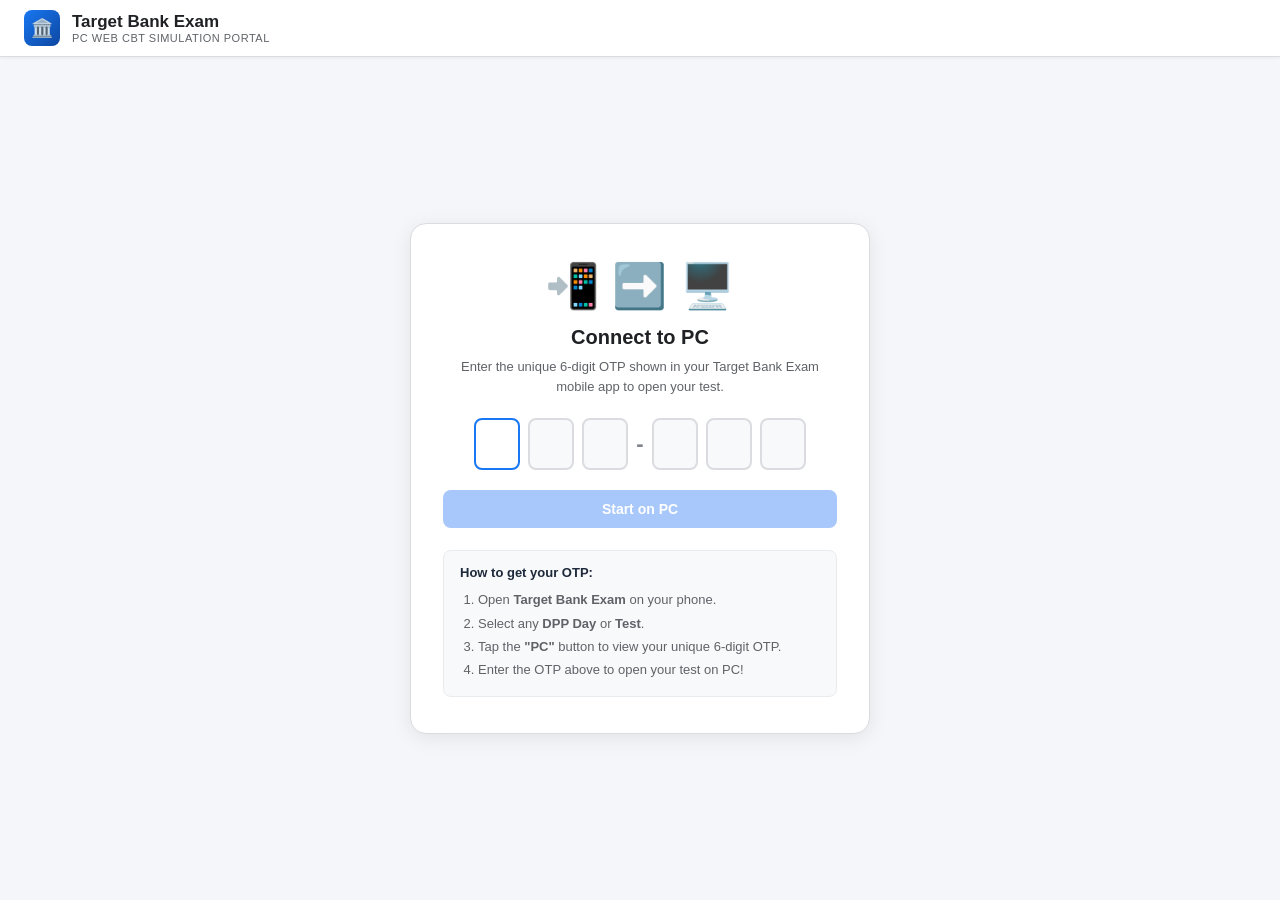
==== commit a8c650cd: "Pure OTP-based login, remove cutoffs and analytics, eliminate mock data" ====
--- a/index.html
+++ b/index.html
@@ -13,6 +13,9 @@
   <script defer src="https://cdn.jsdelivr.net/npm/katex@0.16.9/dist/katex.min.js"></script>
   <script defer src="https://cdn.jsdelivr.net/npm/katex@0.16.9/dist/contrib/auto-render.min.js"></script>
 
+  <!-- Font Awesome Icons -->
+  <link rel="stylesheet" href="https://cdnjs.cloudflare.com/ajax/libs/font-awesome/6.5.1/css/all.min.css">
+
   <!-- Firebase Web SDK (v10 compat) -->
   <script src="https://www.gstatic.com/firebasejs/10.9.0/firebase-app-compat.js"></script>
   <script src="https://www.gstatic.com/firebasejs/10.9.0/firebase-auth-compat.js"></script>
@@ -42,17 +45,13 @@
   <!-- Main Container -->
   <main class="screen-container">
 
-    <!-- SCREEN 1: Authentication -->
-    <section id="authScreen" class="screen center-card-screen active">
+    <!-- SCREEN 1: Authentication (Hidden - OTP based login is active) -->
+    <section id="authScreen" class="screen center-card-screen" style="display: none;">
       <div class="auth-card">
         <div class="card-icon">💻</div>
         <h2 class="card-title">Sign In to Continue</h2>
         <p class="card-desc">Sign in with the same Google or Email account you use on the mobile app to sync your exam results.</p>
-
-        <!-- Status / Error Banner -->
         <div id="authAlert" class="status-alert"></div>
-
-        <!-- Google One-Click Sign In -->
         <button id="googleSignInBtn" class="btn-google" type="button">
           <svg viewBox="0 0 24 24">
             <path fill="#4285F4" d="M22.56 12.25c0-.78-.07-1.53-.2-2.25H12v4.26h5.92c-.26 1.37-1.04 2.53-2.21 3.31v2.77h3.57c2.08-1.92 3.28-4.74 3.28-8.09z"/>
@@ -62,12 +61,7 @@
           </svg>
           Continue with Google
         </button>
-
-        <div class="divider">
-          <span>OR WITH EMAIL</span>
-        </div>
-
-        <!-- Email & Password Form -->
+        <div class="divider"><span>OR WITH EMAIL</span></div>
         <form id="emailAuthForm">
           <div class="form-group" id="nameGroup" style="display: none;">
             <label class="form-label" for="authName">Full Name</label>
@@ -83,7 +77,6 @@
           </div>
           <button type="submit" id="submitAuthBtn" class="btn-primary">Sign In</button>
         </form>
-
         <p class="auth-toggle">
           <span id="authTogglePrompt">Don't have an account?</span>
           <a id="toggleAuthMode">Sign Up</a>
@@ -91,12 +84,12 @@
       </div>
     </section>
 
-    <!-- SCREEN 2: 6-Digit Pairing Code Screen -->
-    <section id="pairingScreen" class="screen center-card-screen">
+    <!-- SCREEN 2: 6-Digit OTP Pairing Code Screen (Default Landing Screen) -->
+    <section id="pairingScreen" class="screen center-card-screen active">
       <div class="pairing-card">
         <div class="card-icon">📲 ➡️ 🖥️</div>
         <h2 class="card-title">Connect to PC</h2>
-        <p class="card-desc">Enter the 6-digit code shown in your Target Bank Exam mobile app to begin on this screen.</p>
+        <p class="card-desc">Enter the unique 6-digit OTP shown in your Target Bank Exam mobile app to open your test.</p>
 
         <!-- Status / Error Banner -->
         <div id="pairingAlert" class="status-alert"></div>
@@ -114,12 +107,13 @@
 
         <button id="connectCodeBtn" class="btn-primary" disabled>Start on PC</button>
 
-        <div style="margin-top: 20px; font-size: 12px; color: #5f6368; text-align: left; background: #f8f9fa; padding: 12px; border-radius: 8px;">
-          <strong>Quick Steps:</strong>
-          <ol style="margin-top: 6px; padding-left: 18px; line-height: 1.6;">
-            <li>Open Target Bank Exam on your phone.</li>
-            <li>Go to DPP Calendar & tap <strong>"PC"</strong>.</li>
-            <li>Enter the 6-digit code above!</li>
+        <div style="margin-top: 22px; font-size: 13px; color: #5f6368; text-align: left; background: #f8f9fa; padding: 14px 16px; border-radius: 8px; border: 1px solid #e9ecef;">
+          <strong style="color: #1e293b;">How to get your OTP:</strong>
+          <ol style="margin-top: 8px; padding-left: 18px; line-height: 1.8;">
+            <li>Open <strong>Target Bank Exam</strong> on your phone.</li>
+            <li>Select any <strong>DPP Day</strong> or <strong>Test</strong>.</li>
+            <li>Tap the <strong>"PC"</strong> button to view your unique 6-digit OTP.</li>
+            <li>Enter the OTP above to open your test on PC!</li>
           </ol>
         </div>
       </div>
@@ -171,7 +165,8 @@
 
         <div class="inst-point">4. Examination contains Total <span id="instTotalQuestions">100</span> questions. Each correct answer you will be given <strong>+ve marks (+1.00)</strong> and for each wrong answer you may get <strong>-ve marks (-0.25)</strong>, based on Examination scheme.</div>
       </div>
-      <div class="inst-bottom-bar">
+      <div class="inst-bottom-bar" style="justify-content: space-between;">
+        <button class="inst-btn" id="btnInstBackToOTP" style="background: #ffffff; color: #475569; border: 1px solid #cbd5e1;"><i class="fa-solid fa-arrow-left"></i> Connect Screen</button>
         <button class="inst-btn" id="btnInstNext">Next &gt;</button>
       </div>
     </section>
@@ -362,169 +357,375 @@
       </footer>
     </section>
 
-    <!-- SCREEN 6: Submission Result Screen (Matching Photo 5) -->
+    <!-- SCREEN 6: Submission Result Screen (Redesigned Modern Scorecard) -->
     <section id="resultsScreen" class="screen result-screen-wrapper">
       
-      <!-- Top Title & Cutoff Banner -->
-      <div class="result-top-banner">
-        <div class="result-heading-box">
-          <h2>Range!</h2>
-          <div class="cutoff-text">Your Score: <strong id="resScoreText">0</strong> | Cut-off: <strong id="resCutoffText">62</strong></div>
-          <div class="sub-msg">Practice more to get desired cut-off!</div>
-        </div>
-        <div class="trophy-badge">🏆</div>
-      </div>
-
-      <!-- Stat Cards Row 1 (Photo 5) -->
-      <div class="stat-cards-row">
-        <div class="photo-card card-score">
-          <div class="card-top">
-            <div class="card-icon-round">🏅</div>
-            <span>Score</span>
-          </div>
-          <div class="card-value" id="resCardScore">0/100</div>
-        </div>
-
-        <div class="photo-card card-attempted">
-          <div class="card-top">
-            <div class="card-icon-round">🔔</div>
-            <span>Attempted</span>
-          </div>
-          <div class="card-value" id="resCardAttempted">0/100</div>
-        </div>
-
-        <div class="photo-card card-correct">
-          <div class="card-top">
-            <div class="card-icon-round">✓</div>
-            <span>Correct</span>
-          </div>
-          <div class="card-value" id="resCardCorrect">0/100</div>
-        </div>
-
-        <div class="photo-card card-incorrect">
-          <div class="card-top">
-            <div class="card-icon-round">✗</div>
-            <span>InCorrect</span>
-          </div>
-          <div class="card-value" id="resCardIncorrect">0/100</div>
-        </div>
-
-        <div class="photo-card card-skipped">
-          <div class="card-top">
-            <div class="card-icon-round">↗</div>
-            <span>Skipped</span>
-          </div>
-          <div class="card-value" id="resCardSkipped">0/100</div>
-        </div>
-
-        <div class="photo-card card-unseen">
-          <div class="card-top">
-            <div class="card-icon-round">👁</div>
-            <span>Unseen</span>
-          </div>
-          <div class="card-value" id="resCardUnseen">0/100</div>
-        </div>
-      </div>
-
-      <!-- Stat Cards Row 2 (Photo 5) -->
-      <div class="stat-cards-row-2">
-        <div class="photo-card card-accuracy">
-          <div class="card-top">
-            <div class="card-icon-round">🎯</div>
-            <span>Accuracy</span>
-          </div>
-          <div class="card-value" id="resCardAccuracy">0%</div>
-        </div>
-
-        <div class="photo-card card-time">
-          <div class="card-top">
-            <div class="card-icon-round">⏱</div>
-            <span>Total Time</span>
-          </div>
-          <div class="card-value" id="resCardTotalTime">0m 00s</div>
-        </div>
-
-        <div class="photo-card card-utilized">
-          <div class="card-top">
-            <div class="card-icon-round">⏰</div>
-            <span>Utilized Time</span>
-          </div>
-          <div class="card-value" id="resCardUtilizedTime">0s</div>
-        </div>
-
-        <div class="photo-card card-wasted">
-          <div class="card-top">
-            <div class="card-icon-round">⏳</div>
-            <span>Wasted Time</span>
-          </div>
-          <div class="card-value" id="resCardWastedTime">0s</div>
-        </div>
-      </div>
-
-      <!-- ONLY View Solutions Button (NO View Analysis button as requested) -->
-      <div class="result-btn-center">
-        <button class="btn-view-solutions-magenta" id="btnGoToSolutions">View Solutions</button>
+      <!-- Top Navigation & Return Bar -->
+      <div class="result-nav-header">
+        <button class="btn-result-back" id="btnResultBackToHome" title="Return to OTP Pairing Screen">
+          <i class="fa-solid fa-arrow-left"></i> Enter New PIN / Connect
+        </button>
+        <div class="result-brand-pill">
+          <span>🏛️</span> Target Bank Exam
+        </div>
+      </div>
+
+      <!-- Main Scorecard Container Card -->
+      <div class="result-card-container">
+        
+        <!-- Header Info -->
+        <div class="result-exam-header">
+          <div class="result-exam-info">
+            <span class="result-badge-exam">CBT PERFORMANCE REPORT</span>
+            <h2 id="resExamTitleDisplay" class="result-exam-title">SBI Clerk 2026 Prelims Daily Practice Paper</h2>
+            <div class="result-student-meta">
+              <span><i class="fa-regular fa-user"></i> Candidate: <strong id="resCandidateName">AdwipKashyap</strong></span>
+              <span>•</span>
+              <span><i class="fa-regular fa-calendar-check"></i> Date: <strong id="resTestDate">Today</strong></span>
+            </div>
+          </div>
+          <div class="result-trophy-box">
+            <div class="result-trophy-circle">🏆</div>
+          </div>
+        </div>
+
+        <!-- Hero Score Banner (Direct Score Display - No Cutoff Clutter) -->
+        <div class="result-hero-banner" style="display: flex; justify-content: center; align-items: center; padding: 22px 28px;">
+          <div class="hero-score-badge" style="text-align: center;">
+            <span class="hero-score-label" style="letter-spacing: 1px; font-weight: 700; font-size: 13px;">YOUR TOTAL SCORE</span>
+            <div class="hero-score-val" style="justify-content: center; margin-top: 6px;">
+              <span id="resScoreText" style="font-size: 44px; font-weight: 800;">0</span>
+              <span class="hero-score-max" style="font-size: 24px; opacity: 0.85;">/ <span id="resTotalQText">5</span></span>
+            </div>
+          </div>
+        </div>
+
+        <!-- Section: Performance Summary Grid -->
+        <div class="result-section-label">
+          <i class="fa-solid fa-gauge-high"></i> Performance Summary
+        </div>
+
+        <div class="stat-cards-row">
+          <div class="photo-card card-score">
+            <div class="card-top">
+              <div class="card-icon-round">🏅</div>
+              <span>Score</span>
+            </div>
+            <div class="card-value" id="resCardScore">0/35</div>
+          </div>
+
+          <div class="photo-card card-attempted">
+            <div class="card-top">
+              <div class="card-icon-round">🔔</div>
+              <span>Attempted</span>
+            </div>
+            <div class="card-value" id="resCardAttempted">0/35</div>
+          </div>
+
+          <div class="photo-card card-correct">
+            <div class="card-top">
+              <div class="card-icon-round">✓</div>
+              <span>Correct</span>
+            </div>
+            <div class="card-value" id="resCardCorrect">0/35</div>
+          </div>
+
+          <div class="photo-card card-incorrect">
+            <div class="card-top">
+              <div class="card-icon-round">✗</div>
+              <span>InCorrect</span>
+            </div>
+            <div class="card-value" id="resCardIncorrect">0/35</div>
+          </div>
+
+          <div class="photo-card card-skipped">
+            <div class="card-top">
+              <div class="card-icon-round">↗</div>
+              <span>Skipped</span>
+            </div>
+            <div class="card-value" id="resCardSkipped">0/35</div>
+          </div>
+
+          <div class="photo-card card-unseen">
+            <div class="card-top">
+              <div class="card-icon-round">👁</div>
+              <span>Unseen</span>
+            </div>
+            <div class="card-value" id="resCardUnseen">0/35</div>
+          </div>
+        </div>
+
+        <!-- Section: Time & Accuracy Grid -->
+        <div class="result-section-label" style="margin-top: 18px;">
+          <i class="fa-regular fa-clock"></i> Time &amp; Accuracy Analysis
+        </div>
+
+        <div class="stat-cards-row-2">
+          <div class="photo-card card-accuracy">
+            <div class="card-top">
+              <div class="card-icon-round">🎯</div>
+              <span>Accuracy</span>
+            </div>
+            <div class="card-value" id="resCardAccuracy">0%</div>
+          </div>
+
+          <div class="photo-card card-time">
+            <div class="card-top">
+              <div class="card-icon-round">⏱</div>
+              <span>Total Time</span>
+            </div>
+            <div class="card-value" id="resCardTotalTime">0m 00s</div>
+          </div>
+
+          <div class="photo-card card-utilized">
+            <div class="card-top">
+              <div class="card-icon-round">⏰</div>
+              <span>Utilized Time</span>
+            </div>
+            <div class="card-value" id="resCardUtilizedTime">0s</div>
+          </div>
+
+          <div class="photo-card card-wasted">
+            <div class="card-top">
+              <div class="card-icon-round">⏳</div>
+              <span>Wasted Time</span>
+            </div>
+            <div class="card-value" id="resCardWastedTime">0s</div>
+          </div>
+        </div>
+
+        <!-- Action Footer -->
+        <div class="result-action-footer">
+          <button class="btn-result-secondary" id="btnResultEnterNewCode">
+            <i class="fa-solid fa-rotate-left"></i> Enter New 6-Digit PIN
+          </button>
+          <button class="btn-view-solutions-primary" id="btnGoToSolutions">
+            <i class="fa-solid fa-book-open"></i> View Solutions &amp; Explanations
+          </button>
+        </div>
+
       </div>
     </section>
 
-    <!-- SCREEN 7: Solutions & Reattempt Mode Screen -->
+    <!-- SCREEN 7: Solutions & Reattempt Mode Screen (Matching Photos 1, 2, 3, 4) -->
     <section id="solutionsScreen" class="screen solutions-view-screen">
+      
+      <!-- Top Navy Blue Bar (Photos 1-4) -->
       <div class="sol-top-bar">
-        <div style="font-weight: 700; font-size: 15px;">Solutions &amp; Explanations</div>
+        <div class="sol-top-left">
+          <span class="sol-brand-badge">SOLUTIONS :</span>
+          <span id="solExamTitle" class="sol-exam-title">SBI Clerk 2025 Prelims Expected Paper Test-1</span>
+        </div>
         
-        <div style="display: flex; align-items: center; gap: 12px;">
-          <!-- Reattempt Mode Toggle -->
-          <div class="sol-mode-toggle" id="toggleReattemptMode">
-            <span>🔄 Reattempt Mode</span>
-          </div>
-
-          <button class="cbt-top-action-btn" id="btnBackToResultSummary">Back to Summary</button>
-        </div>
-      </div>
-
+        <div class="sol-top-right">
+          <button class="sol-top-btn" id="solBtnBackToOTP" title="Back to OTP / Connect Screen">
+            <i class="fa-solid fa-arrow-left"></i> Enter PIN
+          </button>
+          <button class="sol-top-btn" id="solBtnResults" title="View Result Summary">
+            <i class="fa-solid fa-trophy"></i> Results
+          </button>
+          <div class="sol-user-pill">
+            <i class="fa-regular fa-circle-user"></i>
+            <span id="solCandidateName">Candidate</span>
+          </div>
+        </div>
+      </div>
+
+      <!-- Sub-Header Bar (Section Tabs + Re-Attempt Switch + Section Time) -->
+      <div class="sol-sub-header">
+        <div class="sol-section-tabs" id="solSectionTabs"></div>
+
+        <div class="sol-sub-right">
+          <!-- Re-Attempt Mode Switch -->
+          <div class="sol-reattempt-wrap">
+            <span class="sol-reattempt-label">Re-Attempt Mode</span>
+            <label class="sol-switch">
+              <input type="checkbox" id="solReattemptToggle">
+              <span class="sol-slider"></span>
+            </label>
+          </div>
+
+          <!-- Section / Test Time -->
+          <div class="sol-time-badge">
+            <i class="fa-regular fa-clock"></i>
+            <span id="solTimeBadgeText">20m</span>
+          </div>
+
+          <!-- Language Selector -->
+          <select id="solLangSelect" class="sol-lang-select">
+            <option value="en">English</option>
+            <option value="hi">Hindi</option>
+          </select>
+        </div>
+      </div>
+
+      <!-- Main Layout Split -->
       <div class="sol-main-split">
-        <!-- Left: Question and Detailed Solution -->
-        <div class="sol-content-area">
-          <div class="sol-q-meta">
-            <div>
-              <span style="font-weight: 800; font-size: 15px;" id="solQNumberLabel">Question 1</span>
-              <span style="color: #64748b; font-size: 13px; margin-left: 8px;" id="solSectionLabel">(Numerical Ability)</span>
-            </div>
-            <div style="display: flex; align-items: center; gap: 10px;">
-              <span style="font-size: 12px; font-weight: 600; color: #475569;" id="solQTimeSpent">⏱ Time Taken: 0s</span>
-              <span class="sol-status-tag" id="solStatusTag">Correct</span>
-            </div>
-          </div>
-
-          <div id="solQuestionText" style="font-size: 15px; line-height: 1.6; margin-bottom: 16px;"></div>
-          <div id="solQuestionImages"></div>
-
-          <!-- Options View -->
-          <div id="solOptionsGroup" class="cbt-options-group"></div>
-
-          <!-- Reattempt Action (Only in Reattempt Mode) -->
-          <div id="reattemptActionBox" style="display: none; margin-top: 16px;">
-            <button class="cbt-nav-btn btn-nav-save" id="btnCheckReattemptAnswer">Check Answer</button>
-          </div>
-
-          <!-- Detailed Step-by-Step Explanation Box (Hidden during Reattempt Mode until checked) -->
-          <div class="sol-box-card" id="solExplanationBox">
-            <div class="sol-box-title">💡 Step-by-Step Solution:</div>
-            <div id="solExplanationText"></div>
-            <div id="solExplanationImages"></div>
-          </div>
-        </div>
-
-        <!-- Right: Solutions Palette with Time Taken Under Each Question -->
-        <div class="sol-right-sidebar">
-          <div style="font-size: 12px; font-weight: 700; color: #475569; margin-bottom: 10px; text-transform: uppercase;">
-            Question Palette:
-          </div>
-          <div class="sol-palette-grid" id="solPaletteGrid">
-            <!-- Populated dynamically with question number + green/red badge + time taken below -->
-          </div>
-        </div>
-      </div>
+        
+        <!-- Left: Question Workspace -->
+        <div class="sol-workspace" id="solWorkspace">
+          
+          <!-- Question Meta Bar -->
+          <div class="sol-q-meta-bar">
+            <div class="sol-q-meta-left">
+              <span class="sol-q-global-label" id="solQNumberGlobal">Question 1</span>
+              <span class="sol-stat-pill" id="solSectionBadge" style="background: #eef2ff; color: #4338ca; border-color: #c7d2fe; font-weight: 600;">Numerical Ability</span>
+            </div>
+
+            <div class="sol-q-meta-right">
+              <button class="sol-icon-action-btn" id="solBtnBookmark" title="Bookmark Question">
+                <i class="fa-regular fa-bookmark"></i>
+              </button>
+              <button class="sol-icon-action-btn" id="solBtnReport" title="Report Question">
+                <i class="fa-regular fa-flag"></i>
+              </button>
+            </div>
+          </div>
+
+          <!-- Question Content Area (Dynamically toggles Bifurcated vs Single) -->
+          <div class="sol-content-container" id="solContentContainer">
+            
+            <!-- A. BIFURCATED VIEW (For questions with subquestions: Puzzles, Parajumble, RC, DI) - Photos 1, 2, 3 -->
+            <div class="sol-bifurcated-layout" id="solBifurcatedView">
+              
+              <!-- Left Constant Passage Pane -->
+              <div class="sol-passage-pane" id="solPassagePane">
+                <div class="sol-passage-header" id="solPassageHeader">
+                  Directions (1-5): Read the following information carefully and answer the questions that follow:
+                </div>
+                <div class="sol-passage-content" id="solPassageContent"></div>
+                <div class="sol-passage-images" id="solPassageImages"></div>
+              </div>
+
+              <!-- Right Variable Question Pane -->
+              <div class="sol-question-pane" id="solQuestionPane">
+                <div class="sol-subquestion-text" id="solBifurcatedSubQ"></div>
+                <div class="sol-subquestion-images" id="solBifurcatedSubQImages"></div>
+
+                <!-- Options -->
+                <div class="sol-options-group" id="solBifurcatedOptions"></div>
+
+                <!-- Reattempt Action Button (Only in Reattempt Mode) -->
+                <div class="sol-reattempt-action-box" id="solBifurcatedReattemptAction" style="display: none;">
+                  <button class="btn-check-reattempt" id="btnCheckBifurcatedReattempt">Check Answer</button>
+                </div>
+
+                <!-- Standard Compact Solution Block (Photos 1, 2, 3) -->
+                <div class="sol-standard-block" id="solBifurcatedSolutionBlock">
+                  <div class="sol-standard-title">Solution</div>
+                  <div class="sol-standard-text" id="solBifurcatedSolutionText"></div>
+                  <div class="sol-standard-images" id="solBifurcatedSolutionImages"></div>
+                </div>
+              </div>
+
+            </div>
+
+            <!-- B. SINGLE VIEW (For standalone questions: Mixtures, Simplification, Quadratic, etc.) - Photo 4 -->
+            <div class="sol-single-layout" id="solSingleView" style="display: none;">
+              <div class="sol-single-body">
+                <div class="sol-single-q-text" id="solSingleQText"></div>
+                <div class="sol-single-q-images" id="solSingleQImages"></div>
+
+                <!-- Options -->
+                <div class="sol-options-group" id="solSingleOptions"></div>
+
+                <!-- Reattempt Action Button (Only in Reattempt Mode) -->
+                <div class="sol-reattempt-action-box" id="solSingleReattemptAction" style="display: none;">
+                  <button class="btn-check-reattempt" id="btnCheckSingleReattempt">Check Answer</button>
+                </div>
+
+                <!-- Standard Compact Solution Block (Photo 4) -->
+                <div class="sol-standard-block" id="solSingleSolutionBlock">
+                  <div class="sol-standard-title">Solution</div>
+                  <div class="sol-standard-text" id="solSingleSolutionText"></div>
+                  <div class="sol-standard-images" id="solSingleSolutionImages"></div>
+                </div>
+              </div>
+            </div>
+
+          </div>
+
+          <!-- Bottom Navigation Bar (Previous & Next) -->
+          <div class="sol-bottom-bar">
+            <button class="sol-nav-btn sol-btn-prev" id="solBtnPrev">
+              <i class="fa-solid fa-angle-left"></i> Previous
+            </button>
+            <button class="sol-nav-btn sol-btn-next" id="solBtnNext">
+              Next <i class="fa-solid fa-angle-right"></i>
+            </button>
+          </div>
+
+        </div>
+
+        <!-- Sidebar Collapse / Expand Toggle Tab -->
+        <button class="sol-sidebar-toggle-btn" id="solSidebarToggle" title="Toggle Question Palette">
+          <i class="fa-solid fa-chevron-right" id="solSidebarToggleIcon"></i>
+        </button>
+
+        <!-- Right: Palette & Section Summary Sidebar (Photos 1 & 4) -->
+        <div class="sol-right-sidebar" id="solRightSidebar">
+          
+          <!-- Section Performance Summary Card (Photos 1 & 4) -->
+          <div class="sol-sec-summary-card" id="solSecSummaryCard">
+            <div class="summary-row">
+              <div class="summary-cell">
+                <span class="cell-label">Mark :</span>
+                <span class="cell-value" id="solSecMark">8.75/30</span>
+              </div>
+              <div class="summary-cell">
+                <span class="cell-label">Attempted :</span>
+                <span class="cell-value" id="solSecAttempted">25</span>
+              </div>
+            </div>
+            <div class="summary-row">
+              <div class="summary-cell">
+                <span class="cell-label">Correct :</span>
+                <span class="cell-value val-correct" id="solSecCorrect">12</span>
+              </div>
+              <div class="summary-cell">
+                <span class="cell-label">Incorrect :</span>
+                <span class="cell-value val-incorrect" id="solSecIncorrect">13</span>
+              </div>
+            </div>
+            <div class="summary-row">
+              <div class="summary-cell">
+                <span class="cell-label">You :</span>
+                <span class="cell-value" id="solSecTime">20m</span>
+              </div>
+            </div>
+          </div>
+
+          <!-- 4-Column Palette Grid with Shield Badges and Time (Photos 1 & 4) -->
+          <div class="sol-palette-scroll-wrap">
+            <div class="sol-palette-grid-4col" id="solPaletteGrid">
+              <!-- Dynamically populated with continuous question badges (1-30, 31-65, 66-100) and time underneath -->
+            </div>
+          </div>
+
+          <!-- Palette Legend -->
+          <div class="sol-palette-legend">
+            <div class="sol-legend-item">
+              <span class="sol-legend-badge badge-correct"></span>
+              <span>Correct</span>
+            </div>
+            <div class="sol-legend-item">
+              <span class="sol-legend-badge badge-incorrect"></span>
+              <span>Incorrect</span>
+            </div>
+            <div class="sol-legend-item">
+              <span class="sol-legend-badge badge-skipped"></span>
+              <span>Skipped</span>
+            </div>
+            <div class="sol-legend-item">
+              <span class="sol-legend-badge badge-unseen"></span>
+              <span>Unseen</span>
+            </div>
+          </div>
+
+        </div>
+
+      </div>
+
     </section>
 
   </main>
--- a/style.css
+++ b/style.css
@@ -27,9 +27,10 @@
   background-color: #f4f6f9;
   color: #212121;
   min-height: 100vh;
+  height: 100vh;
   display: flex;
   flex-direction: column;
-  overflow-x: hidden;
+  overflow: hidden;
   user-select: none;
 }
 
@@ -37,6 +38,77 @@
 :fullscreen body, :-webkit-full-screen body {
   height: 100vh;
   overflow: hidden;
+}
+
+/* Visible, smooth custom scrollbars */
+::-webkit-scrollbar {
+  width: 8px;
+  height: 8px;
+}
+::-webkit-scrollbar-track {
+  background: #f1f5f9;
+  border-radius: 4px;
+}
+::-webkit-scrollbar-thumb {
+  background: #94a3b8;
+  border-radius: 4px;
+  border: 2px solid #f1f5f9;
+}
+::-webkit-scrollbar-thumb:hover {
+  background: #64748b;
+}
+
+* {
+  scrollbar-width: thin;
+  scrollbar-color: #94a3b8 #f1f5f9;
+}
+
+/* KaTeX Compact Display Math & Markdown Formatting */
+.katex-display {
+  display: block;
+  margin: 4px 0 !important;
+  padding: 0 !important;
+  overflow-x: auto;
+  overflow-y: hidden;
+}
+
+.katex {
+  font-size: 1.08em;
+  text-rendering: auto;
+}
+
+.para-gap {
+  height: 10px;
+}
+
+.bullet-item {
+  display: flex;
+  align-items: baseline;
+  gap: 6px;
+  margin: 4px 0;
+  line-height: 1.55;
+}
+
+.bullet-dot {
+  color: #1e40af;
+  font-weight: bold;
+}
+
+.content-img-wrap {
+  margin: 12px 0;
+  text-align: center;
+}
+
+.content-img {
+  max-width: 100%;
+  max-height: 380px;
+  border-radius: 6px;
+  border: 1px solid #cbd5e1;
+  cursor: zoom-in;
+  transition: transform 0.15s;
+}
+.content-img:hover {
+  transform: scale(1.01);
 }
 
 /* Header */
@@ -117,14 +189,17 @@
 
 /* Screens Container */
 .screen-container {
-  flex: 1;
+  flex: 1 1 0%;
+  min-height: 0;
   display: flex;
   flex-direction: column;
+  overflow: hidden;
 }
 
 .screen {
   display: none;
-  flex: 1;
+  flex: 1 1 0%;
+  min-height: 0;
 }
 
 .screen.active {
@@ -546,14 +621,16 @@
 
 /* Main Workspace */
 .cbt-main-workspace {
-  flex: 1;
+  flex: 1 1 0%;
+  min-height: 0;
   display: flex;
   overflow: hidden;
 }
 
 /* Left Question Panel */
 .cbt-question-panel {
-  flex: 1;
+  flex: 1 1 0%;
+  min-height: 0;
   display: flex;
   flex-direction: column;
   background: #ffffff;
@@ -562,42 +639,47 @@
 }
 
 .cbt-q-number-bar {
-  padding: 6px 16px;
+  padding: 8px 18px;
   background: #f8f9fa;
   border-bottom: 1px solid #e9ecef;
-  font-size: 13px;
-  font-weight: 700;
-  color: #495057;
+  font-size: 14.5px;
+  font-weight: 700;
+  color: #334155;
 }
 
 /* Two-column question content (Photo 3 & 4) */
 .cbt-q-content-split {
-  flex: 1;
-  display: flex;
-  overflow-y: auto;
-  padding: 16px;
-  gap: 16px;
+  flex: 1 1 0%;
+  min-height: 0;
+  display: flex;
+  overflow-y: auto !important;
+  padding: 18px 22px;
+  gap: 22px;
 }
 
 .cbt-passage-column {
-  flex: 1;
-  padding-right: 14px;
+  flex: 1 1 0%;
+  min-height: 0;
+  overflow-y: auto !important;
+  padding-right: 18px;
   border-right: 1px solid #e0e0e0;
-  font-size: 14.5px;
+  font-size: 16.5px;
+  line-height: 1.75;
+  color: #1e293b;
+}
+
+.cbt-question-column {
+  flex: 1 1 0%;
+  min-height: 0;
+  overflow-y: auto !important;
+  font-size: 16.5px;
   line-height: 1.65;
-  color: #212121;
-}
-
-.cbt-question-column {
-  flex: 1;
-  font-size: 14.5px;
-  line-height: 1.6;
-  color: #212121;
+  color: #1e293b;
 }
 
 /* Options */
 .cbt-options-group {
-  margin-top: 16px;
+  margin-top: 18px;
   display: flex;
   flex-direction: column;
   gap: 10px;
@@ -606,19 +688,24 @@
 .cbt-opt-row {
   display: flex;
   align-items: flex-start;
-  gap: 10px;
-  padding: 8px 12px;
-  border-radius: 6px;
-  cursor: pointer;
-  transition: background 0.15s;
-}
-.cbt-opt-row:hover { background: #f0f7ff; }
+  gap: 12px;
+  padding: 10px 14px;
+  border-radius: 8px;
+  cursor: pointer;
+  border: 1px solid #e2e8f0;
+  transition: all 0.15s;
+}
+.cbt-opt-row:hover { background: #f0f7ff; border-color: #93c5fd; }
+.cbt-opt-row.selected {
+  background: #eff6ff;
+  border-color: #3b82f6;
+}
 
 .cbt-opt-radio {
-  width: 18px;
-  height: 18px;
+  width: 19px;
+  height: 19px;
   border-radius: 50%;
-  border: 2px solid #757575;
+  border: 2px solid #94a3b8;
   display: flex;
   align-items: center;
   justify-content: center;
@@ -641,7 +728,9 @@
 
 .cbt-opt-text {
   flex: 1;
-  font-size: 14px;
+  font-size: 16px;
+  line-height: 1.55;
+  color: #1e293b;
 }
 
 /* Right Sidebar (Palette & Profile) */
@@ -858,48 +947,230 @@
 /* ======================================================= */
 .result-screen-wrapper {
   flex-direction: column;
-  background: #f8faff;
-  min-height: 100vh;
-  padding: 28px 24px;
-  max-width: 1020px;
+  background: #f1f5f9;
+  overflow-y: auto !important;
+  height: 100%;
+  min-height: 0;
+  padding: 24px 20px 48px 20px;
+}
+
+.result-nav-header {
+  max-width: 920px;
+  width: 100%;
+  margin: 0 auto 16px auto;
+  display: flex;
+  align-items: center;
+  justify-content: space-between;
+}
+
+.btn-result-back {
+  background: #ffffff;
+  border: 1px solid #cbd5e1;
+  color: #1e40af;
+  padding: 8px 16px;
+  border-radius: 8px;
+  font-size: 13.5px;
+  font-weight: 600;
+  cursor: pointer;
+  display: inline-flex;
+  align-items: center;
+  gap: 8px;
+  box-shadow: 0 1px 3px rgba(0,0,0,0.05);
+  transition: all 0.15s;
+}
+.btn-result-back:hover {
+  background: #eff6ff;
+  border-color: #93c5fd;
+  transform: translateY(-1px);
+}
+
+.result-brand-pill {
+  background: #e2e8f0;
+  color: #334155;
+  font-size: 13px;
+  font-weight: 700;
+  padding: 6px 14px;
+  border-radius: 20px;
+  display: flex;
+  align-items: center;
+  gap: 6px;
+}
+
+.result-card-container {
+  max-width: 920px;
+  width: 100%;
   margin: 0 auto;
-  width: 100%;
-}
-
-.result-top-banner {
-  display: flex;
-  align-items: center;
+  background: #ffffff;
+  border-radius: 16px;
+  border: 1px solid #e2e8f0;
+  box-shadow: 0 10px 25px -5px rgba(0,0,0,0.07), 0 8px 10px -6px rgba(0,0,0,0.04);
+  padding: 32px 36px;
+}
+
+.result-exam-header {
+  display: flex;
   justify-content: space-between;
-  margin-bottom: 24px;
-}
-
-.result-heading-box h2 {
-  font-size: 26px;
+  align-items: flex-start;
+  margin-bottom: 22px;
+}
+
+.result-badge-exam {
+  background: #e0e7ff;
+  color: #3730a3;
+  font-size: 11.5px;
+  font-weight: 700;
+  letter-spacing: 0.6px;
+  padding: 4px 12px;
+  border-radius: 20px;
+  display: inline-block;
+}
+
+.result-exam-title {
+  font-size: 23px;
   font-weight: 800;
-  color: #1e1e2f;
-  margin-bottom: 6px;
-}
-.result-heading-box .cutoff-text {
-  font-size: 15px;
-  color: #475569;
-  font-weight: 600;
-  margin-bottom: 4px;
-}
-.result-heading-box .cutoff-text strong {
-  color: #6a1b9a;
-}
-.result-heading-box .sub-msg {
+  color: #0f172a;
+  margin: 8px 0 6px 0;
+  line-height: 1.3;
+}
+
+.result-student-meta {
+  display: flex;
+  align-items: center;
+  gap: 12px;
   font-size: 13px;
   color: #64748b;
 }
 
-.trophy-badge {
-  font-size: 54px;
+.result-trophy-box {
+  flex-shrink: 0;
+}
+
+.result-trophy-circle {
+  width: 58px;
+  height: 58px;
+  border-radius: 50%;
+  background: #fef3c7;
+  border: 2px solid #fde68a;
+  display: flex;
+  align-items: center;
+  justify-content: center;
+  font-size: 28px;
+  box-shadow: 0 4px 12px rgba(245, 158, 11, 0.2);
   animation: float 2.5s ease-in-out infinite;
 }
+
 @keyframes float {
   0%, 100% { transform: translateY(0); }
-  50% { transform: translateY(-8px); }
+  50% { transform: translateY(-6px); }
+}
+
+/* Hero Score & Cut-Off Banner */
+.result-hero-banner {
+  background: linear-gradient(135deg, #1e3a8a 0%, #1e40af 50%, #2563eb 100%);
+  border-radius: 14px;
+  padding: 22px 28px;
+  color: #ffffff;
+  display: flex;
+  align-items: center;
+  justify-content: space-between;
+  box-shadow: 0 6px 20px rgba(37, 99, 235, 0.28);
+  margin-bottom: 26px;
+  gap: 18px;
+}
+
+.hero-score-badge {
+  display: flex;
+  flex-direction: column;
+  gap: 2px;
+}
+
+.hero-score-label {
+  font-size: 11.5px;
+  font-weight: 700;
+  letter-spacing: 0.8px;
+  color: #93c5fd;
+  text-transform: uppercase;
+}
+
+.hero-score-val {
+  font-size: 38px;
+  font-weight: 900;
+  line-height: 1.1;
+  color: #ffffff;
+}
+
+.hero-score-max {
+  font-size: 18px;
+  font-weight: 600;
+  color: #bfdbfe;
+}
+
+.hero-divider {
+  width: 1px;
+  height: 54px;
+  background: rgba(255, 255, 255, 0.2);
+  flex-shrink: 0;
+}
+
+.hero-cutoff-box {
+  display: flex;
+  flex-direction: column;
+  gap: 2px;
+}
+
+.hero-meta-label {
+  font-size: 11.5px;
+  font-weight: 700;
+  letter-spacing: 0.8px;
+  color: #fde68a;
+  text-transform: uppercase;
+}
+
+.hero-cutoff-val {
+  font-size: 32px;
+  font-weight: 800;
+  line-height: 1.1;
+  color: #ffffff;
+}
+
+.hero-cutoff-sub {
+  font-size: 11px;
+  color: #e2e8f0;
+}
+
+.hero-status-pill {
+  background: rgba(255, 255, 255, 0.18);
+  border: 1px solid rgba(255, 255, 255, 0.25);
+  backdrop-filter: blur(4px);
+  padding: 6px 14px;
+  border-radius: 20px;
+  font-size: 13.5px;
+  font-weight: 700;
+  display: inline-flex;
+  align-items: center;
+  gap: 6px;
+  color: #ffffff;
+}
+
+.hero-msg {
+  font-size: 12.5px;
+  color: #e0e7ff;
+  margin-top: 6px;
+  max-width: 280px;
+  line-height: 1.4;
+}
+
+/* Section Sub-Headings */
+.result-section-label {
+  font-size: 13px;
+  font-weight: 700;
+  color: #475569;
+  text-transform: uppercase;
+  letter-spacing: 0.5px;
+  margin-bottom: 12px;
+  display: flex;
+  align-items: center;
+  gap: 6px;
 }
 
 /* Stat Cards (Row 1 & Row 2) */
@@ -914,23 +1185,24 @@
   display: grid;
   grid-template-columns: repeat(4, 1fr);
   gap: 12px;
-  margin-bottom: 28px;
+  margin-bottom: 24px;
 }
 
 .photo-card {
-  border-radius: 14px;
+  border-radius: 12px;
   padding: 14px 12px;
   display: flex;
   flex-direction: column;
   gap: 8px;
   box-shadow: 0 1px 4px rgba(0,0,0,0.04);
+  border: 1px solid transparent;
 }
 
 .card-top {
   display: flex;
   align-items: center;
   gap: 6px;
-  font-size: 12px;
+  font-size: 12.5px;
   font-weight: 700;
 }
 .card-icon-round {
@@ -941,200 +1213,862 @@
   align-items: center;
   justify-content: center;
   font-size: 13px;
+  flex-shrink: 0;
 }
 .card-value {
-  font-size: 18px;
+  font-size: 20px;
   font-weight: 800;
 }
 
-/* Card Palettes from Photo 5 */
-.card-score { background: #e9f7ef; color: #27ae60; }
+/* Card Color Palettes */
+.card-score { background: #e9f7ef; color: #27ae60; border-color: #d4efdf; }
 .card-score .card-icon-round { background: #c8e6c9; color: #2e7d32; }
 
-.card-attempted { background: #ede7f6; color: #6a1b9a; }
+.card-attempted { background: #ede7f6; color: #6a1b9a; border-color: #e1bee7; }
 .card-attempted .card-icon-round { background: #d1c4e9; color: #512da8; }
 
-.card-correct { background: #e3f2fd; color: #1976d2; }
+.card-correct { background: #e3f2fd; color: #1976d2; border-color: #bbdefb; }
 .card-correct .card-icon-round { background: #bbdefb; color: #0d47a1; }
 
-.card-incorrect { background: #ffebee; color: #e53935; }
+.card-incorrect { background: #ffebee; color: #e53935; border-color: #ffcdd2; }
 .card-incorrect .card-icon-round { background: #ffcdd2; color: #c62828; }
 
-.card-skipped { background: #f5f5f5; color: #616161; }
-.card-skipped .card-icon-round { background: #e0e0e0; color: #424242; }
-
-.card-unseen { background: #efebe9; color: #6d4c41; }
-.card-unseen .card-icon-round { background: #d7ccc8; color: #4e342e; }
-
-.card-accuracy { background: #f3e5f5; color: #7b1fa2; }
-.card-accuracy .card-icon-round { background: #e1bee7; color: #4a148c; }
-
-.card-time { background: #fce4ec; color: #c2185b; }
-.card-time .card-icon-round { background: #f8bbd0; color: #880e4f; }
-
-.card-utilized { background: #e0f2f1; color: #00897b; }
-.card-utilized .card-icon-round { background: #b2dfdb; color: #004d40; }
-
-.card-wasted { background: #e8eaf6; color: #3949ab; }
-.card-wasted .card-icon-round { background: #c5cae9; color: #1a237e; }
-
-/* View Solutions Button Only (Photo 5) */
-.result-btn-center {
-  display: flex;
+.card-skipped { background: #f8fafc; color: #475569; border-color: #e2e8f0; }
+.card-skipped .card-icon-round { background: #e2e8f0; color: #334155; }
+
+.card-unseen { background: #fafaf9; color: #57534e; border-color: #e7e5e4; }
+.card-unseen .card-icon-round { background: #e7e5e4; color: #44403c; }
+
+.card-accuracy { background: #fdf4ff; color: #a21caf; border-color: #f5d0fe; }
+.card-accuracy .card-icon-round { background: #f5d0fe; color: #86198f; }
+
+.card-time { background: #fff1f2; color: #be123c; border-color: #fecdd3; }
+.card-time .card-icon-round { background: #fecdd3; color: #9f1239; }
+
+.card-utilized { background: #f0fdfa; color: #0f766e; border-color: #ccfbf1; }
+.card-utilized .card-icon-round { background: #ccfbf1; color: #115e59; }
+
+.card-wasted { background: #eef2ff; color: #4338ca; border-color: #e0e7ff; }
+.card-wasted .card-icon-round { background: #e0e7ff; color: #3730a3; }
+
+/* Result Action Footer */
+.result-action-footer {
+  display: flex;
+  align-items: center;
+  justify-content: flex-end;
+  gap: 14px;
+  margin-top: 24px;
+  padding-top: 20px;
+  border-top: 1px solid #f1f5f9;
+}
+
+.btn-result-secondary {
+  background: #ffffff;
+  border: 1.5px solid #cbd5e1;
+  color: #334155;
+  padding: 10px 22px;
+  border-radius: 8px;
+  font-size: 14px;
+  font-weight: 600;
+  cursor: pointer;
+  display: inline-flex;
+  align-items: center;
+  gap: 8px;
+  transition: all 0.15s;
+}
+.btn-result-secondary:hover {
+  background: #f8fafc;
+  border-color: #94a3b8;
+  color: #0f172a;
+}
+
+.btn-view-solutions-primary {
+  background: linear-gradient(135deg, #1e40af 0%, #2563eb 100%);
+  border: none;
+  color: #ffffff;
+  padding: 10px 26px;
+  border-radius: 8px;
+  font-size: 14px;
+  font-weight: 700;
+  cursor: pointer;
+  display: inline-flex;
+  align-items: center;
+  gap: 8px;
+  box-shadow: 0 4px 14px rgba(37, 99, 235, 0.3);
+  transition: transform 0.15s, box-shadow 0.15s;
+}
+.btn-view-solutions-primary:hover {
+  transform: translateY(-1px);
+  box-shadow: 0 6px 18px rgba(37, 99, 235, 0.4);
+}
+
+/* ======================================================= */
+/* SOLUTIONS & REATTEMPT MODE SCREEN (PHOTOS 1, 2, 3, 4)   */
+/* ======================================================= */
+.btn-preview-outline {
+  display: flex;
+  align-items: center;
   justify-content: center;
-  margin-top: 10px;
-}
-
-.btn-view-solutions-magenta {
-  background: #b7096e;
-  color: white;
-  border: none;
-  padding: 12px 42px;
-  border-radius: 28px;
-  font-size: 15px;
-  font-weight: 700;
-  cursor: pointer;
-  box-shadow: 0 4px 12px rgba(183, 9, 110, 0.3);
+  gap: 8px;
+  width: 100%;
+  padding: 10px 14px;
+  background: #f8fafc;
+  color: #1e40af;
+  border: 1.5px solid #bfdbfe;
+  border-radius: 8px;
+  font-size: 13px;
+  font-weight: 600;
+  cursor: pointer;
   transition: all 0.2s;
 }
-.btn-view-solutions-magenta:hover {
-  background: #960759;
-  transform: translateY(-1px);
-}
-
-/* ======================================================= */
-/* SOLUTIONS & REATTEMPT MODE SCREEN                       */
-/* ======================================================= */
+.btn-preview-outline:hover {
+  background: #eff6ff;
+  border-color: #3b82f6;
+}
+
 .solutions-view-screen {
   flex-direction: column;
   height: 100vh;
   overflow: hidden;
-  background: #ffffff;
-}
-
+  background: #f8fafc;
+}
+
+/* Top Navy Bar */
 .sol-top-bar {
-  background: var(--header-blue);
+  background: #1b357d;
+  color: #ffffff;
+  padding: 0 20px;
+  display: flex;
+  align-items: center;
+  justify-content: space-between;
+  height: 46px;
+  flex-shrink: 0;
+  box-shadow: 0 1px 3px rgba(0,0,0,0.15);
+}
+
+.sol-top-left {
+  display: flex;
+  align-items: center;
+  gap: 8px;
+  overflow: hidden;
+  text-overflow: ellipsis;
+  white-space: nowrap;
+}
+
+.sol-brand-badge {
+  font-weight: 800;
+  font-size: 13.5px;
+  letter-spacing: 0.5px;
+  color: #fbbf24;
+}
+
+.sol-exam-title {
+  font-size: 13.5px;
+  font-weight: 600;
+  color: #ffffff;
+}
+
+.sol-top-right {
+  display: flex;
+  align-items: center;
+  gap: 12px;
+  flex-shrink: 0;
+}
+
+.sol-top-btn {
+  background: rgba(255,255,255,0.14);
+  border: 1px solid rgba(255,255,255,0.22);
+  color: #ffffff;
+  padding: 5px 12px;
+  border-radius: 4px;
+  font-size: 12.5px;
+  font-weight: 600;
+  cursor: pointer;
+  display: flex;
+  align-items: center;
+  gap: 6px;
+  transition: background 0.15s;
+}
+.sol-top-btn:hover {
+  background: rgba(255,255,255,0.25);
+}
+
+.sol-user-pill {
+  display: flex;
+  align-items: center;
+  gap: 6px;
+  background: rgba(0,0,0,0.15);
+  padding: 4px 10px;
+  border-radius: 14px;
+  font-size: 12.5px;
+  font-weight: 600;
+  color: #f1f5f9;
+}
+
+/* Sub-Header Section Bar */
+.sol-sub-header {
+  background: #ffffff;
+  border-bottom: 1px solid #e2e8f0;
+  height: 42px;
+  padding: 0 16px;
+  display: flex;
+  align-items: center;
+  justify-content: space-between;
+  flex-shrink: 0;
+}
+
+.sol-section-tabs {
+  display: flex;
+  height: 100%;
+  gap: 4px;
+}
+
+.sol-sec-tab {
+  background: none;
+  border: none;
+  border-bottom: 3px solid transparent;
+  padding: 0 16px;
+  font-size: 13px;
+  font-weight: 600;
+  color: #64748b;
+  cursor: pointer;
+  height: 100%;
+  display: flex;
+  align-items: center;
+  transition: all 0.15s;
+}
+.sol-sec-tab:hover {
+  color: #1e293b;
+  background: #f8fafc;
+}
+.sol-sec-tab.active {
+  color: #1e40af;
+  border-bottom-color: #2563eb;
+  font-weight: 700;
+}
+
+.sol-sub-right {
+  display: flex;
+  align-items: center;
+  gap: 16px;
+}
+
+.sol-reattempt-wrap {
+  display: flex;
+  align-items: center;
+  gap: 8px;
+}
+.sol-reattempt-label {
+  font-size: 12px;
+  font-weight: 600;
+  color: #475569;
+}
+
+/* Toggle Switch */
+.sol-switch {
+  position: relative;
+  display: inline-block;
+  width: 34px;
+  height: 18px;
+}
+.sol-switch input {
+  opacity: 0;
+  width: 0;
+  height: 0;
+}
+.sol-slider {
+  position: absolute;
+  cursor: pointer;
+  top: 0; left: 0; right: 0; bottom: 0;
+  background-color: #cbd5e1;
+  transition: .25s;
+  border-radius: 18px;
+}
+.sol-slider:before {
+  position: absolute;
+  content: "";
+  height: 12px;
+  width: 12px;
+  left: 3px;
+  bottom: 3px;
+  background-color: white;
+  transition: .25s;
+  border-radius: 50%;
+}
+.sol-switch input:checked + .sol-slider {
+  background-color: #2563eb;
+}
+.sol-switch input:checked + .sol-slider:before {
+  transform: translateX(16px);
+}
+
+.sol-time-badge {
+  display: flex;
+  align-items: center;
+  gap: 5px;
+  background: #f1f5f9;
+  border: 1px solid #e2e8f0;
+  padding: 3px 10px;
+  border-radius: 12px;
+  font-size: 12px;
+  font-weight: 600;
+  color: #334155;
+}
+
+.sol-lang-select {
+  padding: 3px 8px;
+  font-size: 12px;
+  font-weight: 600;
+  color: #334155;
+  background: #ffffff;
+  border: 1px solid #cbd5e1;
+  border-radius: 4px;
+  cursor: pointer;
+}
+
+/* Main Split View */
+.sol-main-split {
+  flex: 1 1 0%;
+  min-height: 0;
+  display: flex;
+  position: relative;
+  overflow: hidden;
+}
+
+.sol-workspace {
+  flex: 1 1 0%;
+  min-height: 0;
+  display: flex;
+  flex-direction: column;
+  height: 100%;
+  overflow: hidden;
+  background: #ffffff;
+}
+
+/* Question Meta Bar (Q: 1/100, Correct %, Incorrect %, Skipped %, Level) */
+.sol-q-meta-bar {
+  height: 38px;
+  background: #f8fafc;
+  border-bottom: 1px solid #e2e8f0;
+  padding: 0 18px;
+  display: flex;
+  align-items: center;
+  justify-content: space-between;
+  flex-shrink: 0;
+}
+
+.sol-q-meta-left {
+  display: flex;
+  align-items: center;
+  gap: 10px;
+}
+
+.sol-q-global-label {
+  font-size: 13.5px;
+  font-weight: 800;
+  color: #0f172a;
+  margin-right: 6px;
+}
+
+.sol-stat-pill {
+  font-size: 11px;
+  font-weight: 600;
+  padding: 2px 8px;
+  border-radius: 12px;
+  display: inline-flex;
+  align-items: center;
+  gap: 4px;
+}
+.pill-correct {
+  background: #dcfce7;
+  color: #15803d;
+}
+.pill-incorrect {
+  background: #fee2e2;
+  color: #b91c1c;
+}
+.pill-skipped {
+  background: #f1f5f9;
+  color: #475569;
+}
+.pill-level {
+  background: #e0f2fe;
+  color: #0369a1;
+}
+
+.sol-q-meta-right {
+  display: flex;
+  align-items: center;
+  gap: 8px;
+}
+
+.sol-icon-action-btn {
+  background: none;
+  border: none;
+  color: #64748b;
+  font-size: 14px;
+  cursor: pointer;
+  padding: 4px 6px;
+  border-radius: 4px;
+  transition: color 0.15s, background 0.15s;
+}
+.sol-icon-action-btn:hover {
+  color: #0f172a;
+  background: #e2e8f0;
+}
+
+/* Content Container */
+.sol-content-container {
+  flex: 1 1 0%;
+  min-height: 0;
+  overflow: hidden;
+  display: flex;
+  flex-direction: column;
+}
+
+/* A. BIFURCATED LAYOUT (Photos 1, 2, 3) */
+.sol-bifurcated-layout {
+  display: flex;
+  flex: 1 1 0%;
+  height: 100%;
+  min-height: 0;
+  overflow: hidden;
+}
+
+.sol-passage-pane {
+  width: 50%;
+  min-width: 320px;
+  height: 100%;
+  min-height: 0;
+  overflow-y: auto !important;
+  padding: 20px 24px;
+  border-right: 1px solid #e2e8f0;
+  background: #ffffff;
+}
+
+.sol-passage-header {
+  font-size: 14px;
+  font-weight: 700;
+  color: #1e40af;
+  margin-bottom: 12px;
+  padding-bottom: 8px;
+  border-bottom: 1px dashed #cbd5e1;
+  text-transform: uppercase;
+  letter-spacing: 0.3px;
+}
+
+.sol-passage-content {
+  font-size: 16.5px;
+  line-height: 1.75;
+  color: #1e293b;
+  white-space: normal;
+}
+
+.sol-question-pane {
+  width: 50%;
+  min-width: 320px;
+  height: 100%;
+  min-height: 0;
+  overflow-y: auto !important;
+  padding: 20px 24px;
+  background: #ffffff;
+}
+
+.sol-subquestion-text {
+  font-size: 17px;
+  font-weight: 600;
+  color: #0f172a;
+  line-height: 1.65;
+  margin-bottom: 16px;
+  white-space: normal;
+}
+
+/* B. SINGLE LAYOUT (Photo 4) */
+.sol-single-layout {
+  flex: 1 1 0%;
+  height: 100%;
+  min-height: 0;
+  overflow-y: auto !important;
+  padding: 24px 36px;
+  background: #ffffff;
+}
+
+.sol-single-body {
+  max-width: 1000px;
+  width: 100%;
+}
+
+.sol-single-q-text {
+  font-size: 17px;
+  font-weight: 500;
+  color: #0f172a;
+  line-height: 1.7;
+  margin-bottom: 18px;
+  white-space: normal;
+}
+
+/* Options Presentation (Photos 1, 2, 3, 4) */
+.sol-options-group {
+  display: flex;
+  flex-direction: column;
+  gap: 8px;
+  margin-bottom: 16px;
+}
+
+.sol-opt-row {
+  display: flex;
+  align-items: flex-start;
+  gap: 12px;
+  padding: 8px 12px;
+  border-radius: 6px;
+  transition: background 0.15s;
+  font-size: 16px;
+  line-height: 1.55;
+  color: #1e293b;
+  cursor: default;
+}
+
+.sol-opt-radio {
+  width: 18px;
+  height: 18px;
+  border-radius: 50%;
+  border: 2px solid #94a3b8;
+  margin-top: 3px;
+  flex-shrink: 0;
+  display: flex;
+  align-items: center;
+  justify-content: center;
+  transition: all 0.15s;
+}
+
+/* Correct Option (Green Filled Radio Button as in Photos 3 & 4) */
+.sol-opt-row.opt-correct {
+  background: #f0fdf4;
+}
+.sol-opt-row.opt-correct .sol-opt-radio {
+  border-color: #2e7d32;
+  background: #2e7d32;
+}
+.sol-opt-row.opt-correct .sol-opt-radio::after {
+  content: '';
+  width: 6px;
+  height: 6px;
+  background: #ffffff;
+  border-radius: 50%;
+}
+
+/* User Wrong Choice (Red/Orange Filled Radio Button) */
+.sol-opt-row.opt-wrong {
+  background: #fff7ed;
+}
+.sol-opt-row.opt-wrong .sol-opt-radio {
+  border-color: #ea580c;
+  background: #ea580c;
+}
+.sol-opt-row.opt-wrong .sol-opt-radio::after {
+  content: '';
+  width: 6px;
+  height: 6px;
+  background: #ffffff;
+  border-radius: 50%;
+}
+
+/* Reattempt Mode interactive choices */
+.sol-options-group.reattempt-interactive .sol-opt-row {
+  cursor: pointer;
+  border: 1px solid #e2e8f0;
+}
+.sol-options-group.reattempt-interactive .sol-opt-row:hover {
+  background: #f8fafc;
+}
+.sol-options-group.reattempt-interactive .sol-opt-row.selected {
+  border-color: #2563eb;
+  background: #eff6ff;
+}
+.sol-options-group.reattempt-interactive .sol-opt-row.selected .sol-opt-radio {
+  border-color: #2563eb;
+  background: #2563eb;
+}
+.sol-options-group.reattempt-interactive .sol-opt-row.selected .sol-opt-radio::after {
+  content: '';
+  width: 6px;
+  height: 6px;
+  background: #ffffff;
+  border-radius: 50%;
+}
+
+.sol-opt-text {
+  flex: 1;
+}
+
+.btn-check-reattempt {
+  background: #2563eb;
   color: white;
-  padding: 8px 18px;
+  border: none;
+  padding: 8px 20px;
+  font-size: 13px;
+  font-weight: 600;
+  border-radius: 6px;
+  cursor: pointer;
+  margin-top: 8px;
+}
+.btn-check-reattempt:hover {
+  background: #1d4ed8;
+}
+
+/* Standard Solution Block (Matching Photos 1, 2, 3, 4 without excessive gap) */
+.sol-standard-block {
+  margin-top: 14px;
+  padding-top: 12px;
+  border-top: 1px solid #f1f5f9;
+}
+
+.sol-standard-title {
+  font-size: 15px;
+  font-weight: 700;
+  color: #1e293b;
+  margin-bottom: 8px;
+}
+
+.sol-standard-text {
+  font-size: 16px;
+  color: #334155;
+  line-height: 1.65;
+  white-space: normal;
+}
+
+.sol-standard-text strong {
+  color: #0f172a;
+}
+
+/* Bottom Navigation Bar */
+.sol-bottom-bar {
+  height: 44px;
+  background: #ffffff;
+  border-top: 1px solid #e2e8f0;
+  padding: 0 18px;
   display: flex;
   align-items: center;
   justify-content: space-between;
-  height: 48px;
-}
-
-.sol-mode-toggle {
-  display: flex;
-  align-items: center;
-  gap: 8px;
-  background: rgba(255,255,255,0.2);
-  padding: 4px 12px;
-  border-radius: 20px;
+  flex-shrink: 0;
+}
+
+.sol-nav-btn {
+  padding: 6px 18px;
   font-size: 13px;
   font-weight: 600;
-  cursor: pointer;
-}
-.sol-mode-toggle.active {
-  background: #ffeb3b;
-  color: #1a237e;
-}
-
-.sol-main-split {
-  flex: 1;
-  display: flex;
+  border-radius: 4px;
+  cursor: pointer;
+  display: inline-flex;
+  align-items: center;
+  gap: 6px;
+  transition: all 0.15s;
+}
+.sol-btn-prev {
+  background: #ffffff;
+  color: #2563eb;
+  border: 1px solid #cbd5e1;
+}
+.sol-btn-prev:hover {
+  background: #f8fafc;
+  border-color: #94a3b8;
+}
+
+.sol-btn-next {
+  background: #2563eb;
+  color: #ffffff;
+  border: 1px solid #2563eb;
+}
+.sol-btn-next:hover {
+  background: #1d4ed8;
+}
+
+/* Sidebar Collapse Toggle Button */
+.sol-sidebar-toggle-btn {
+  width: 14px;
+  background: #e2e8f0;
+  border: none;
+  border-left: 1px solid #cbd5e1;
+  color: #64748b;
+  display: flex;
+  align-items: center;
+  justify-content: center;
+  cursor: pointer;
+  font-size: 9px;
+  flex-shrink: 0;
+  transition: background 0.15s;
+  z-index: 5;
+}
+.sol-sidebar-toggle-btn:hover {
+  background: #cbd5e1;
+  color: #1e293b;
+}
+
+/* Right Sidebar (Palette & Summary) */
+.sol-right-sidebar {
+  width: 340px;
+  min-width: 340px;
+  background: #ffffff;
+  border-left: 1px solid #e2e8f0;
+  display: flex;
+  flex-direction: column;
+  height: 100%;
   overflow: hidden;
-}
-
-.sol-content-area {
+  transition: margin-right 0.25s cubic-bezier(0.4, 0, 0.2, 1);
+  flex-shrink: 0;
+}
+
+.sol-right-sidebar.collapsed {
+  margin-right: -340px;
+}
+
+/* Section Summary Card (Photos 1 & 4) */
+.sol-sec-summary-card {
+  background: #ffffff;
+  border: 1px solid #e2e8f0;
+  border-radius: 6px;
+  padding: 10px 14px;
+  margin: 12px 14px 10px 14px;
+  box-shadow: 0 1px 3px rgba(0,0,0,0.04);
+  flex-shrink: 0;
+}
+
+.summary-row {
+  display: flex;
+  justify-content: space-between;
+  margin-bottom: 6px;
+  font-size: 12.5px;
+}
+.summary-row:last-child {
+  margin-bottom: 0;
+}
+
+.summary-cell {
+  display: flex;
+  align-items: center;
+  gap: 4px;
+}
+
+.cell-label {
+  color: #64748b;
+  font-weight: 500;
+}
+
+.cell-value {
+  color: #0f172a;
+  font-weight: 700;
+}
+.cell-value.val-correct { color: #2e7d32; }
+.cell-value.val-incorrect { color: #ea580c; }
+
+/* Palette Scroll Wrap */
+.sol-palette-scroll-wrap {
   flex: 1;
   overflow-y: auto;
-  padding: 20px 24px;
-}
-
-.sol-q-meta {
-  display: flex;
-  align-items: center;
-  justify-content: space-between;
-  padding-bottom: 12px;
-  margin-bottom: 14px;
-  border-bottom: 1px solid #e2e8f0;
-}
-
-.sol-status-tag {
-  font-size: 12px;
-  font-weight: 700;
-  padding: 4px 10px;
-  border-radius: 4px;
-}
-.tag-correct { background: #e8f5e9; color: #2e7d32; }
-.tag-wrong { background: #ffebee; color: #c62828; }
-.tag-skipped { background: #f5f5f5; color: #616161; }
-
-.sol-box-card {
-  margin-top: 18px;
-  background: #f1f8e9;
-  border-left: 4px solid #4caf50;
-  border-radius: 0 8px 8px 0;
-  padding: 16px;
-  font-size: 14px;
-  line-height: 1.6;
-}
-.sol-box-title {
-  font-weight: 700;
-  color: #2e7d32;
-  margin-bottom: 8px;
-  font-size: 13px;
-  text-transform: uppercase;
-}
-
-/* Solutions Right Palette with Time under each question */
-.sol-right-sidebar {
-  width: 320px;
-  background: #fafbfc;
-  border-left: 1px solid #d0d7de;
-  display: flex;
-  flex-direction: column;
-  overflow-y: auto;
-  padding: 14px;
-}
-
-.sol-palette-grid {
+  padding: 6px 14px 12px 14px;
+}
+
+/* 4-Column Grid */
+.sol-palette-grid-4col {
   display: grid;
   grid-template-columns: repeat(4, 1fr);
-  gap: 10px 8px;
-}
-
-.sol-palette-card {
+  gap: 12px 6px;
+  justify-items: center;
+}
+
+.sol-palette-item {
   display: flex;
   flex-direction: column;
   align-items: center;
   cursor: pointer;
-  border-radius: 6px;
-  padding: 4px;
-  transition: all 0.15s;
-}
-.sol-palette-card:hover { background: #e2e8f0; }
-
-.sol-badge {
+  width: 100%;
+  padding: 2px 0;
+  transition: transform 0.1s;
+}
+.sol-palette-item:hover {
+  transform: translateY(-1px);
+}
+
+/* Shield / Pointed Pentagon Badges (Photos 1, 2, 4) */
+.sol-pentagon-badge {
   width: 34px;
   height: 34px;
-  border-radius: 6px;
   display: flex;
   align-items: center;
   justify-content: center;
+  font-weight: 700;
   font-size: 13px;
-  font-weight: 800;
-  color: white;
-}
-.sol-badge.correct { background: #2e7d32; }
-.sol-badge.wrong { background: #d32f2f; }
-.sol-badge.skipped { background: #9e9e9e; }
-
-.sol-q-time-label {
-  font-size: 10.5px;
-  font-weight: 600;
-  color: #64748b;
+  color: #ffffff;
+  clip-path: polygon(50% 0%, 100% 28%, 100% 100%, 0% 100%, 0% 28%);
+  user-select: none;
+  box-shadow: 0 1px 2px rgba(0,0,0,0.12);
+  transition: filter 0.15s;
+}
+
+.sol-pentagon-badge.badge-correct {
+  background-color: #2e7d32;
+}
+
+.sol-pentagon-badge.badge-incorrect {
+  background-color: #ea580c;
+}
+
+.sol-pentagon-badge.badge-skipped {
+  background-color: #616161;
+}
+
+.sol-pentagon-badge.badge-unseen {
+  background-color: #ffffff;
+  color: #475569;
+  border: 1px solid #cbd5e1;
+}
+
+/* Active Highlight Ring */
+.sol-palette-item.active .sol-pentagon-badge {
+  filter: drop-shadow(0 0 3px #1d4ed8);
+  outline: 2px solid #1d4ed8;
+}
+
+/* Small Time Under Badge */
+.sol-badge-time {
+  font-size: 11px;
+  font-weight: 600;
+  color: #475569;
   margin-top: 3px;
-}
+  text-align: center;
+  line-height: 1;
+}
+
+/* Bottom Legend */
+.sol-palette-legend {
+  padding: 10px 14px;
+  border-top: 1px solid #e2e8f0;
+  background: #f8fafc;
+  display: flex;
+  align-items: center;
+  justify-content: space-between;
+  font-size: 11px;
+  color: #475569;
+  font-weight: 600;
+  flex-shrink: 0;
+}
+
+.sol-legend-item {
+  display: flex;
+  align-items: center;
+  gap: 4px;
+}
+
+.sol-legend-badge {
+  width: 12px;
+  height: 12px;
+  clip-path: polygon(50% 0%, 100% 28%, 100% 100%, 0% 100%, 0% 28%);
+  display: inline-block;
+}
+.sol-legend-badge.badge-correct { background-color: #2e7d32; }
+.sol-legend-badge.badge-incorrect { background-color: #ea580c; }
+.sol-legend-badge.badge-skipped { background-color: #616161; }
+.sol-legend-badge.badge-unseen { background-color: #ffffff; border: 1px solid #cbd5e1; }
 
 /* Modals */
 .modal-overlay {
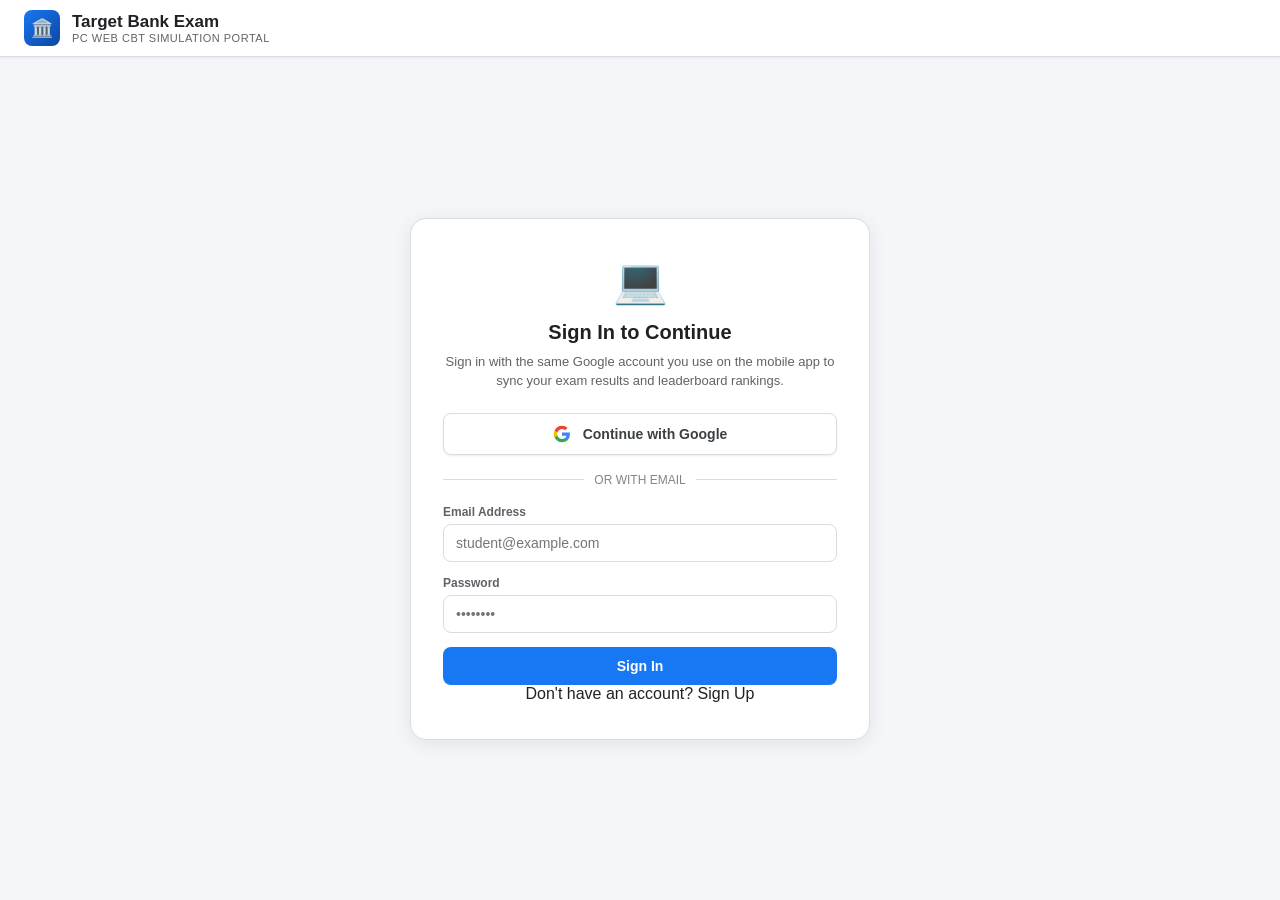
==== commit 8093c16d: "Restore Google Sign-In with real-time APK completion, PracticeResult payload, and dual-sync leaderbo" ====
--- a/index.html
+++ b/index.html
@@ -45,12 +45,12 @@
   <!-- Main Container -->
   <main class="screen-container">
 
-    <!-- SCREEN 1: Authentication (Hidden - OTP based login is active) -->
-    <section id="authScreen" class="screen center-card-screen" style="display: none;">
+    <!-- SCREEN 1: Authentication (Google Sign-In & Email) -->
+    <section id="authScreen" class="screen center-card-screen active">
       <div class="auth-card">
         <div class="card-icon">💻</div>
         <h2 class="card-title">Sign In to Continue</h2>
-        <p class="card-desc">Sign in with the same Google or Email account you use on the mobile app to sync your exam results.</p>
+        <p class="card-desc">Sign in with the same Google account you use on the mobile app to sync your exam results and leaderboard rankings.</p>
         <div id="authAlert" class="status-alert"></div>
         <button id="googleSignInBtn" class="btn-google" type="button">
           <svg viewBox="0 0 24 24">
@@ -84,8 +84,8 @@
       </div>
     </section>
 
-    <!-- SCREEN 2: 6-Digit OTP Pairing Code Screen (Default Landing Screen) -->
-    <section id="pairingScreen" class="screen center-card-screen active">
+    <!-- SCREEN 2: 6-Digit OTP Pairing Code Screen -->
+    <section id="pairingScreen" class="screen center-card-screen">
       <div class="pairing-card">
         <div class="card-icon">📲 ➡️ 🖥️</div>
         <h2 class="card-title">Connect to PC</h2>
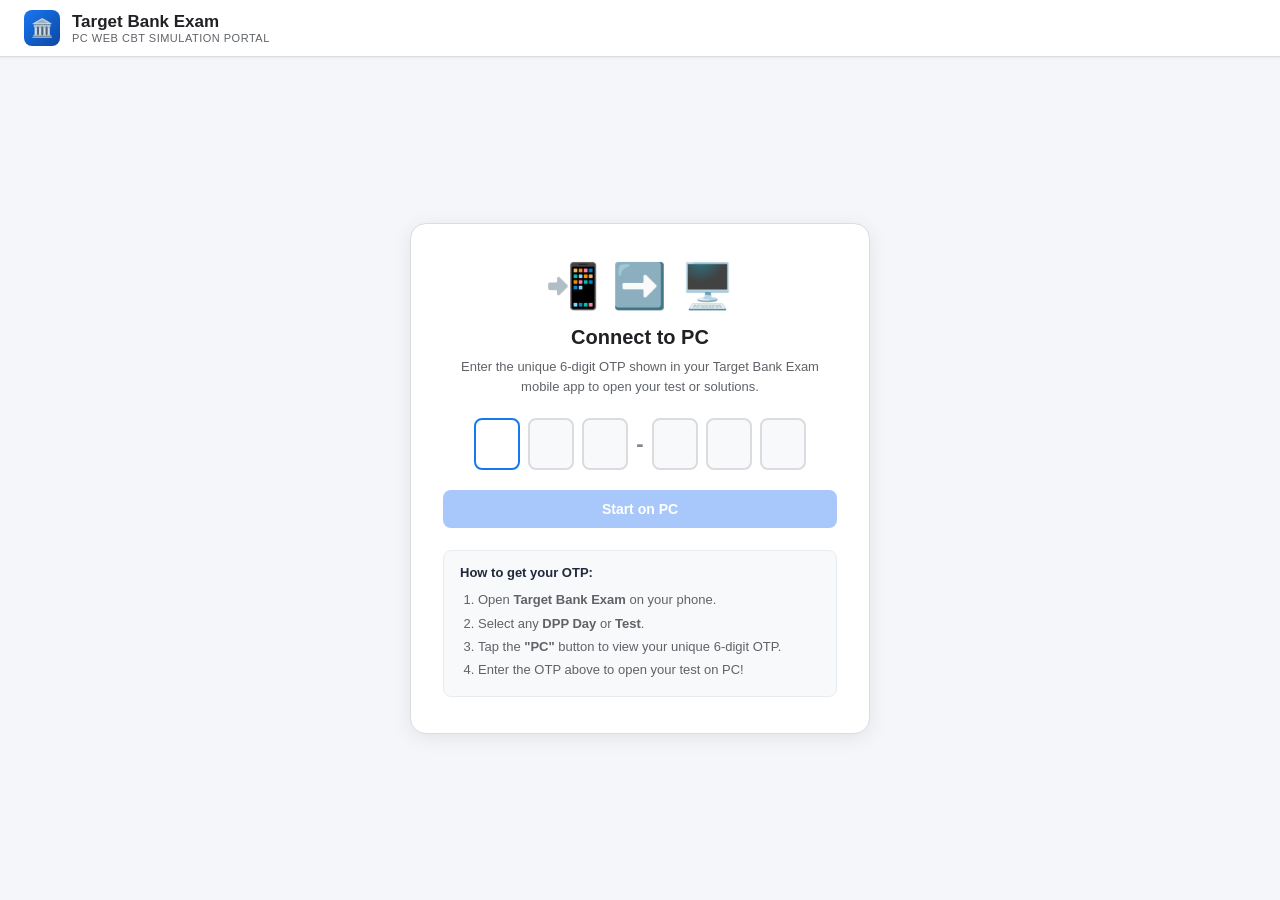
==== commit c841676e: "Universal OTP pairing by default, remove locked email banners and allow seamless global access" ====
--- a/index.html
+++ b/index.html
@@ -35,18 +35,29 @@
         <p class="brand-subtitle">PC WEB CBT SIMULATION PORTAL</p>
       </div>
     </div>
-    <div id="userBadge" class="user-badge" style="display: none;">
-      <img id="userAvatar" class="user-avatar" src="" alt="User" style="display: none;">
-      <span id="userName">Student</span>
-      <button class="signout-btn" id="signOutBtn" title="Sign Out">Logout</button>
+    <div style="display: flex; align-items: center; gap: 10px;">
+      <div id="userBadge" class="user-badge" style="display: none;">
+        <img id="userAvatar" class="user-avatar" src="" alt="User" style="display: none;">
+        <span id="userName">Student</span>
+        <button class="signout-btn" id="signOutBtn" title="Sign Out">Logout</button>
+      </div>
+      <button id="headerGoogleSignInBtn" class="btn-google-header" type="button" style="display: none;">
+        <svg viewBox="0 0 24 24" width="16" height="16">
+          <path fill="#4285F4" d="M22.56 12.25c0-.78-.07-1.53-.2-2.25H12v4.26h5.92c-.26 1.37-1.04 2.53-2.21 3.31v2.77h3.57c2.08-1.92 3.28-4.74 3.28-8.09z"/>
+          <path fill="#34A853" d="M12 23c2.97 0 5.46-.98 7.28-2.66l-3.57-2.77c-.98.66-2.23 1.06-3.71 1.06-2.86 0-5.29-1.93-6.16-4.53H2.18v2.84C3.99 20.53 7.7 23 12 23z"/>
+          <path fill="#FBBC05" d="M5.84 14.09c-.22-.66-.35-1.36-.35-2.09s.13-1.43.35-2.09V7.06H2.18C1.43 8.55 1 10.22 1 12s.43 3.45 1.18 4.94l2.85-2.22.81-.63z"/>
+          <path fill="#EA4335" d="M12 5.38c1.62 0 3.06.56 4.21 1.64l3.15-3.15C17.45 2.09 14.97 1 12 1 7.7 1 3.99 3.47 2.18 7.06l3.66 2.84c.87-2.6 3.3-4.52 6.16-4.52z"/>
+        </svg>
+        Sign In with Google
+      </button>
     </div>
   </header>
 
   <!-- Main Container -->
   <main class="screen-container">
 
-    <!-- SCREEN 1: Authentication (Google Sign-In & Email) -->
-    <section id="authScreen" class="screen center-card-screen active">
+    <!-- SCREEN 1: Optional Google & Email Sign-In (Modal/Fallback Screen) -->
+    <section id="authScreen" class="screen center-card-screen">
       <div class="auth-card">
         <div class="card-icon">💻</div>
         <h2 class="card-title">Sign In to Continue</h2>
@@ -81,18 +92,22 @@
           <span id="authTogglePrompt">Don't have an account?</span>
           <a id="toggleAuthMode">Sign Up</a>
         </p>
+        <div style="margin-top: 14px; text-align: center;">
+          <a id="authBackToPairingBtn" style="font-size: 13px; color: #1a73e8; font-weight: 600; cursor: pointer;">← Back to OTP Pairing</a>
+        </div>
       </div>
     </section>
 
-    <!-- SCREEN 2: 6-Digit OTP Pairing Code Screen -->
-    <section id="pairingScreen" class="screen center-card-screen">
+    <!-- SCREEN 2: 6-Digit OTP Pairing Code Screen (Default Active for All Users Worldwide) -->
+    <section id="pairingScreen" class="screen center-card-screen active">
       <div class="pairing-card">
         <div class="card-icon">📲 ➡️ 🖥️</div>
         <h2 class="card-title">Connect to PC</h2>
-        <p class="card-desc">Enter the unique 6-digit OTP shown in your Target Bank Exam mobile app to open your test.</p>
+        <p class="card-desc">Enter the unique 6-digit OTP shown in your Target Bank Exam mobile app to open your test or solutions.</p>
 
         <!-- Status / Error Banner -->
         <div id="pairingAlert" class="status-alert"></div>
+        <button id="btnSwitchAccountOnMismatch" class="btn-switch-account" style="display: none;" type="button">Sign Out Mismatched Account & Continue</button>
 
         <!-- 6-Box PIN Inputs -->
         <div class="code-input-container">
--- a/style.css
+++ b/style.css
@@ -187,6 +187,43 @@
 }
 .signout-btn:hover { background: rgba(197, 34, 31, 0.1); }
 
+.btn-google-header {
+  display: inline-flex;
+  align-items: center;
+  gap: 8px;
+  background: white;
+  border: 1px solid #dadce0;
+  border-radius: 20px;
+  padding: 6px 14px;
+  font-size: 12.5px;
+  font-weight: 600;
+  color: #3c4043;
+  cursor: pointer;
+  transition: all 0.2s ease;
+}
+.btn-google-header:hover {
+  background: #f8f9fa;
+  box-shadow: 0 1px 3px rgba(60,64,67,0.2);
+}
+
+.btn-switch-account {
+  display: block;
+  width: 100%;
+  margin-top: 10px;
+  padding: 10px 14px;
+  background: #fee2e2;
+  color: #b91c1c;
+  border: 1px solid #fca5a5;
+  border-radius: 8px;
+  font-size: 13px;
+  font-weight: 700;
+  cursor: pointer;
+  transition: background 0.2s;
+}
+.btn-switch-account:hover {
+  background: #fecaca;
+}
+
 /* Screens Container */
 .screen-container {
   flex: 1 1 0%;
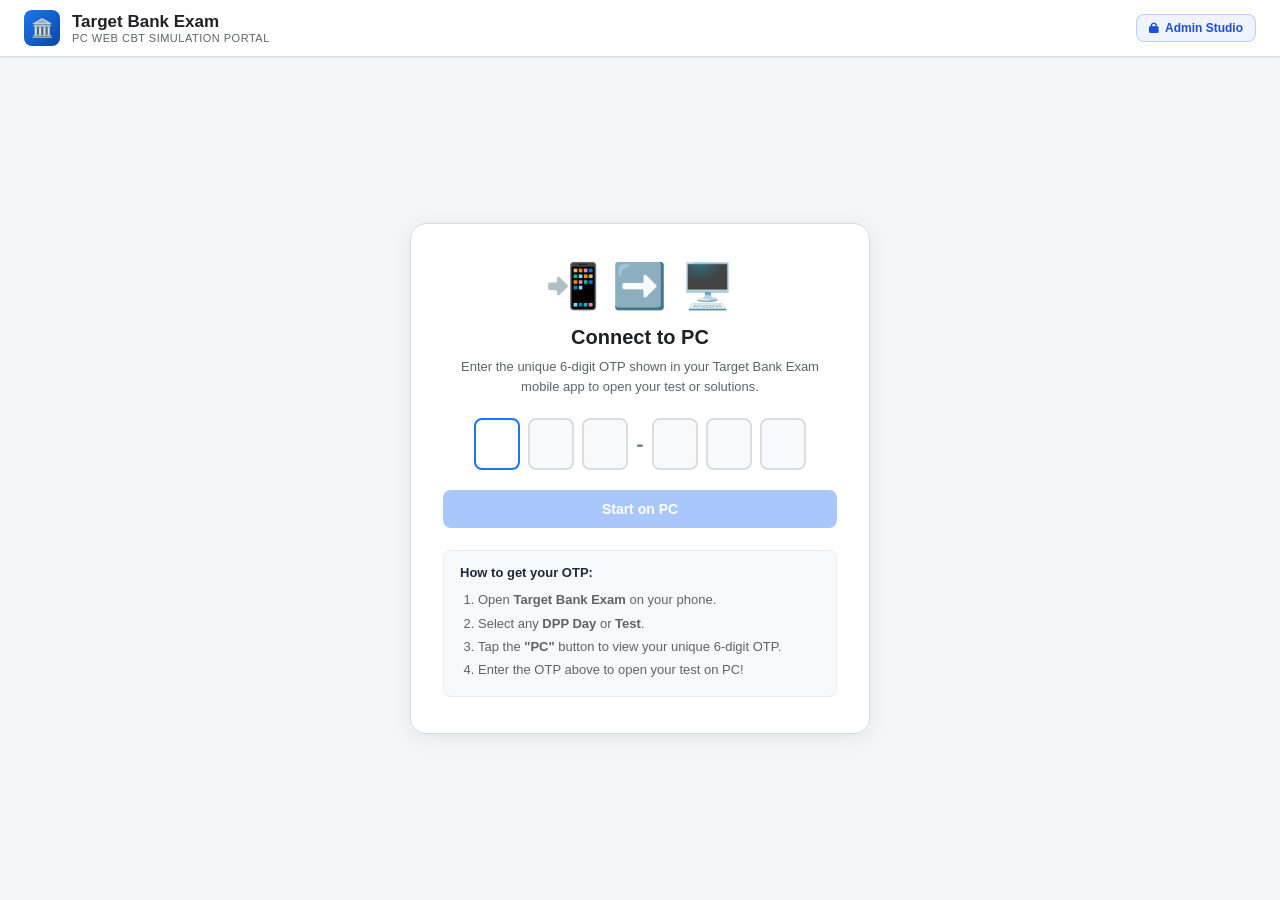
==== commit cbffef94: "Add mobile-ready Admin Studio webpage with Evilbug auth and local question staging" ====
--- a/index.html
+++ b/index.html
@@ -36,6 +36,10 @@
       </div>
     </div>
     <div style="display: flex; align-items: center; gap: 10px;">
+      <a href="admin.html" id="headerAdminPortalBtn" class="header-admin-link" title="Admin Question Studio" style="display: inline-flex; align-items: center; gap: 6px; padding: 6px 12px; background: rgba(37, 99, 235, 0.08); border: 1px solid rgba(37, 99, 235, 0.25); border-radius: 8px; color: #1d4ed8; font-size: 12px; font-weight: 700; text-decoration: none; transition: all 0.2s;">
+        <i class="fa-solid fa-lock" style="font-size: 11px;"></i>
+        <span>Admin Studio</span>
+      </a>
       <div id="userBadge" class="user-badge" style="display: none;">
         <img id="userAvatar" class="user-avatar" src="" alt="User" style="display: none;">
         <span id="userName">Student</span>
